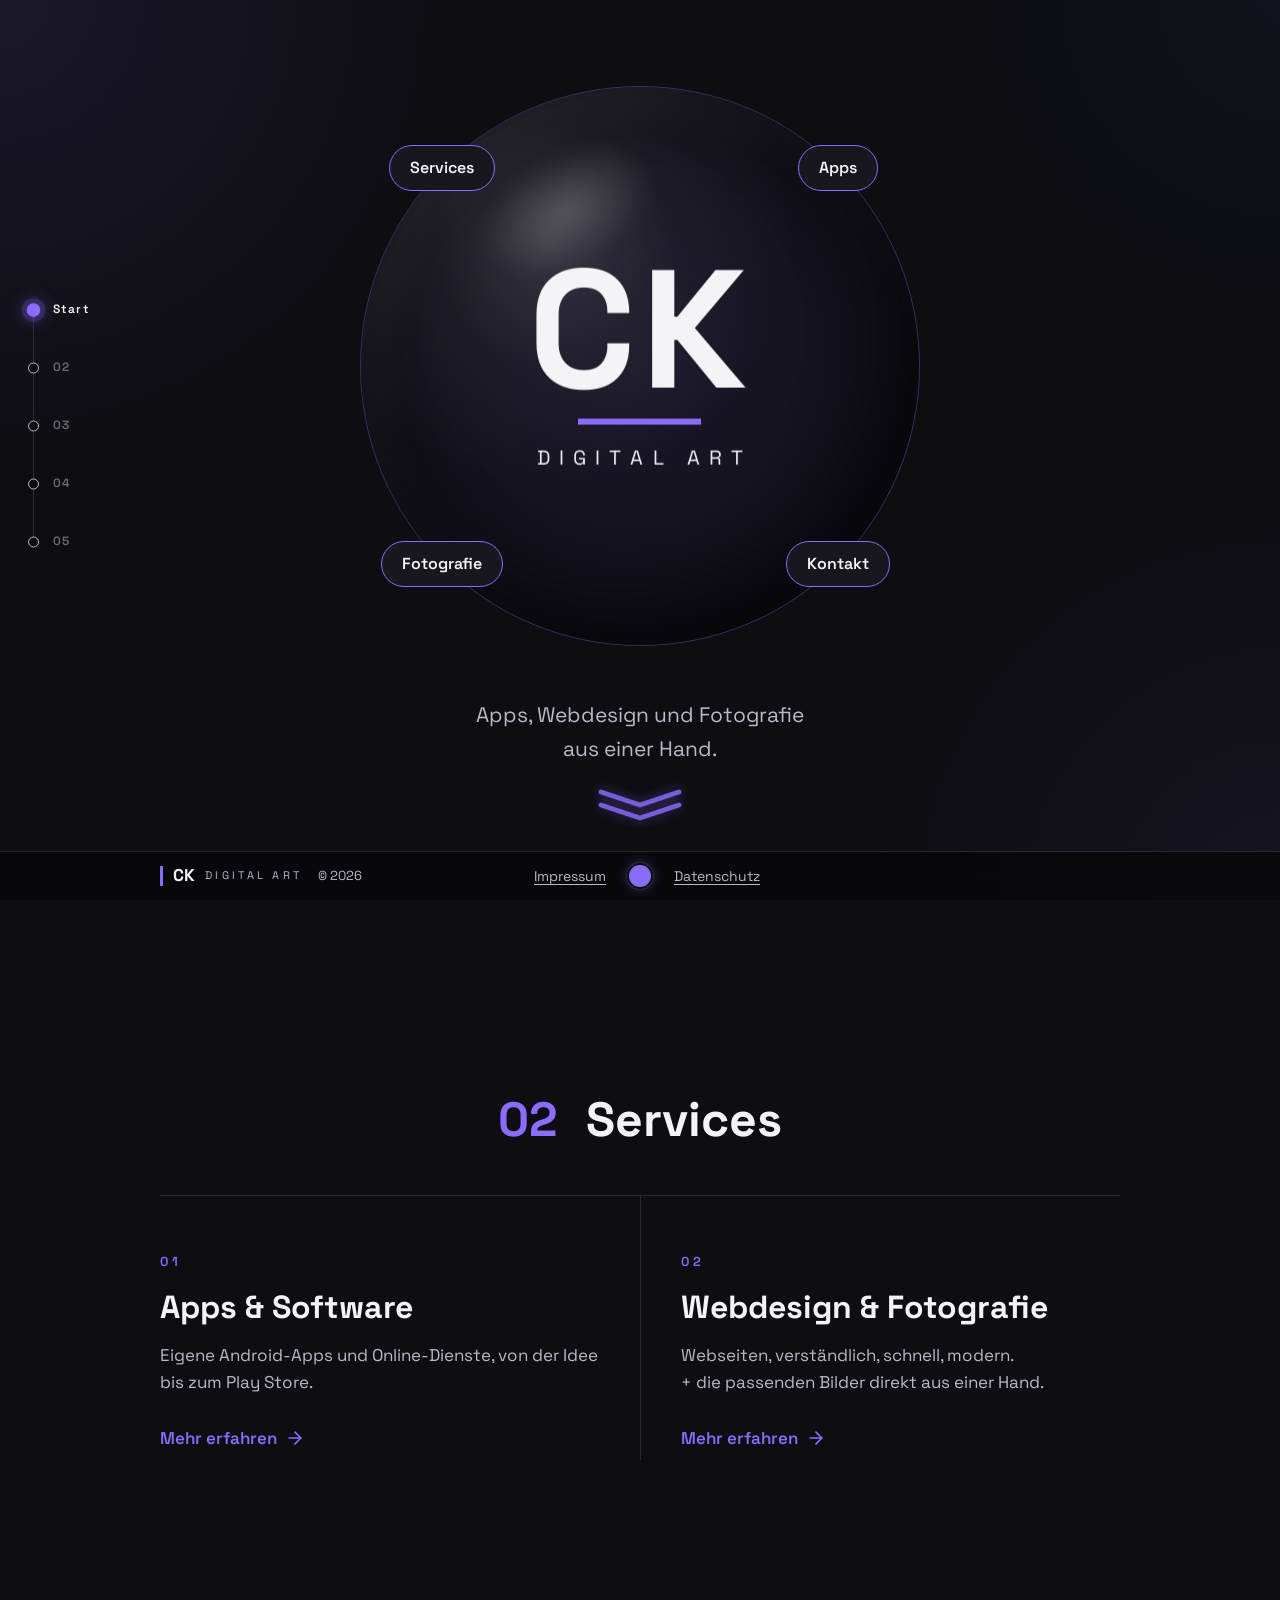
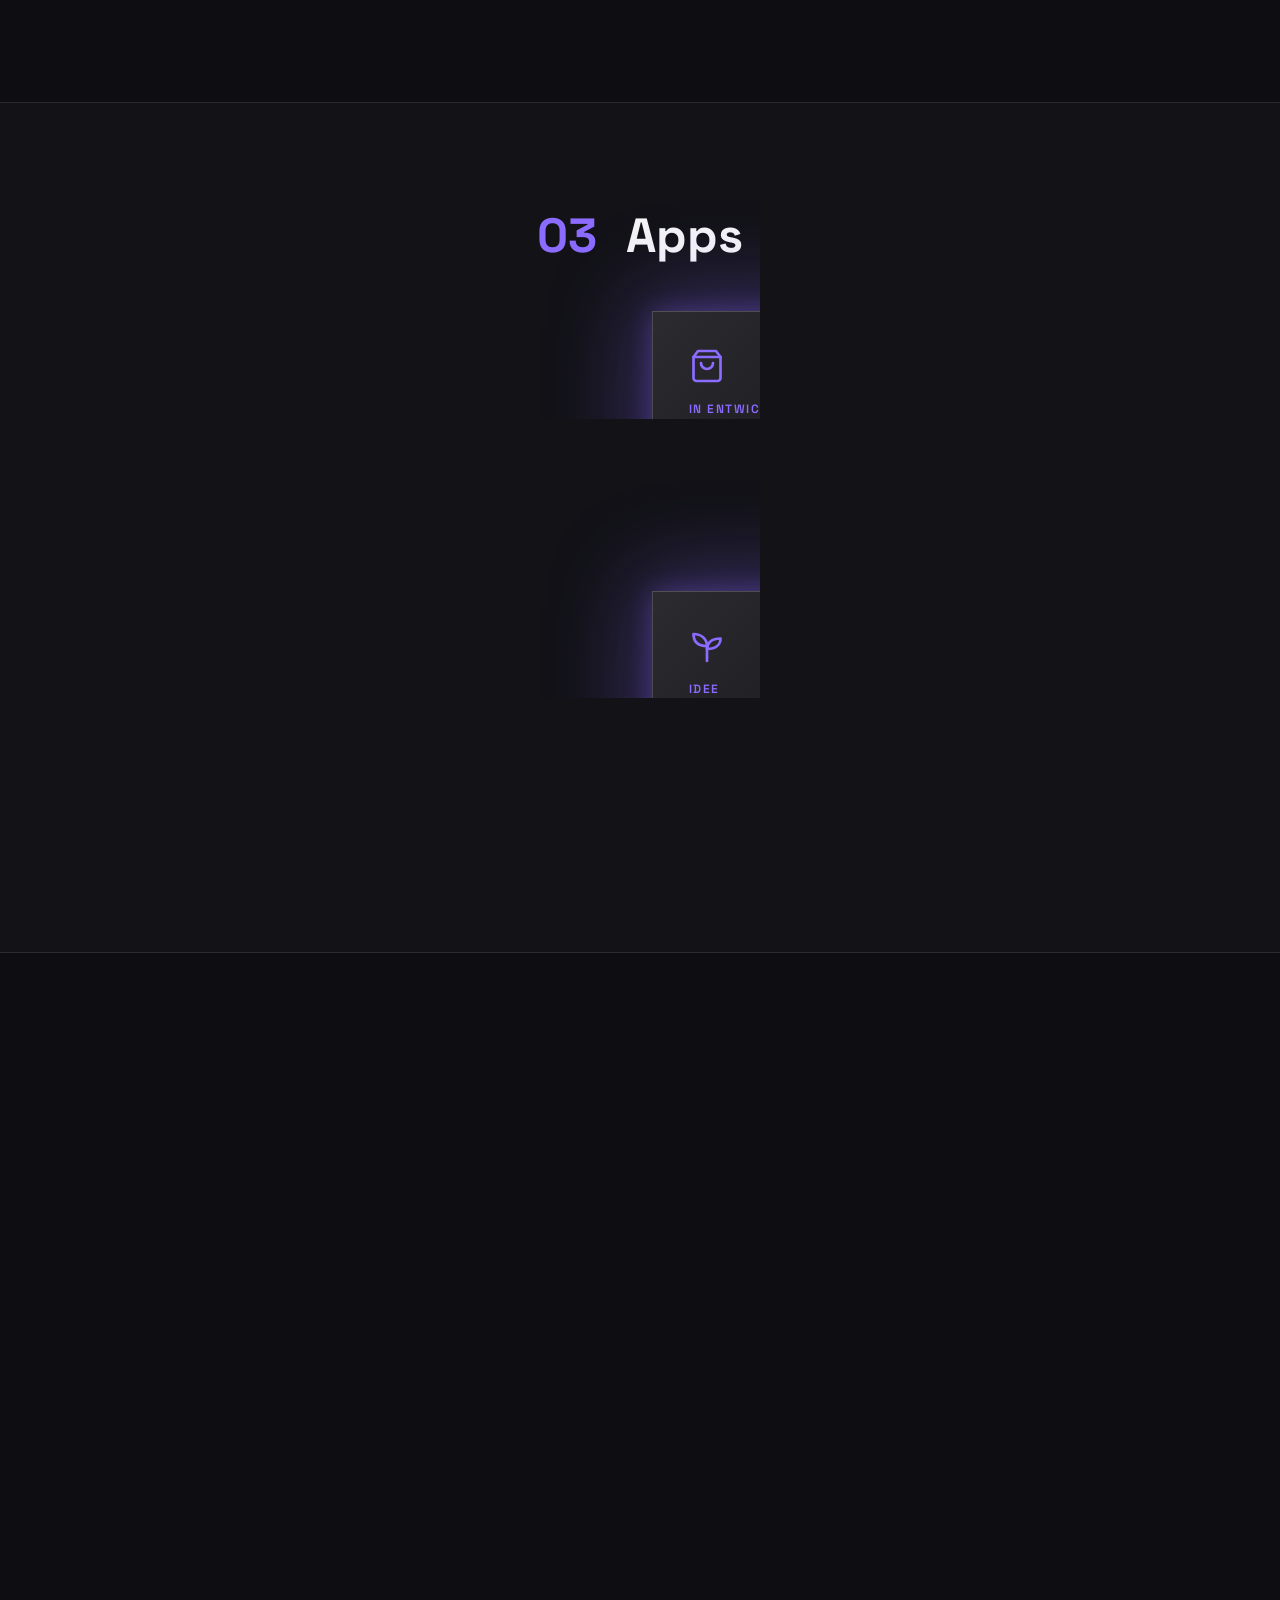
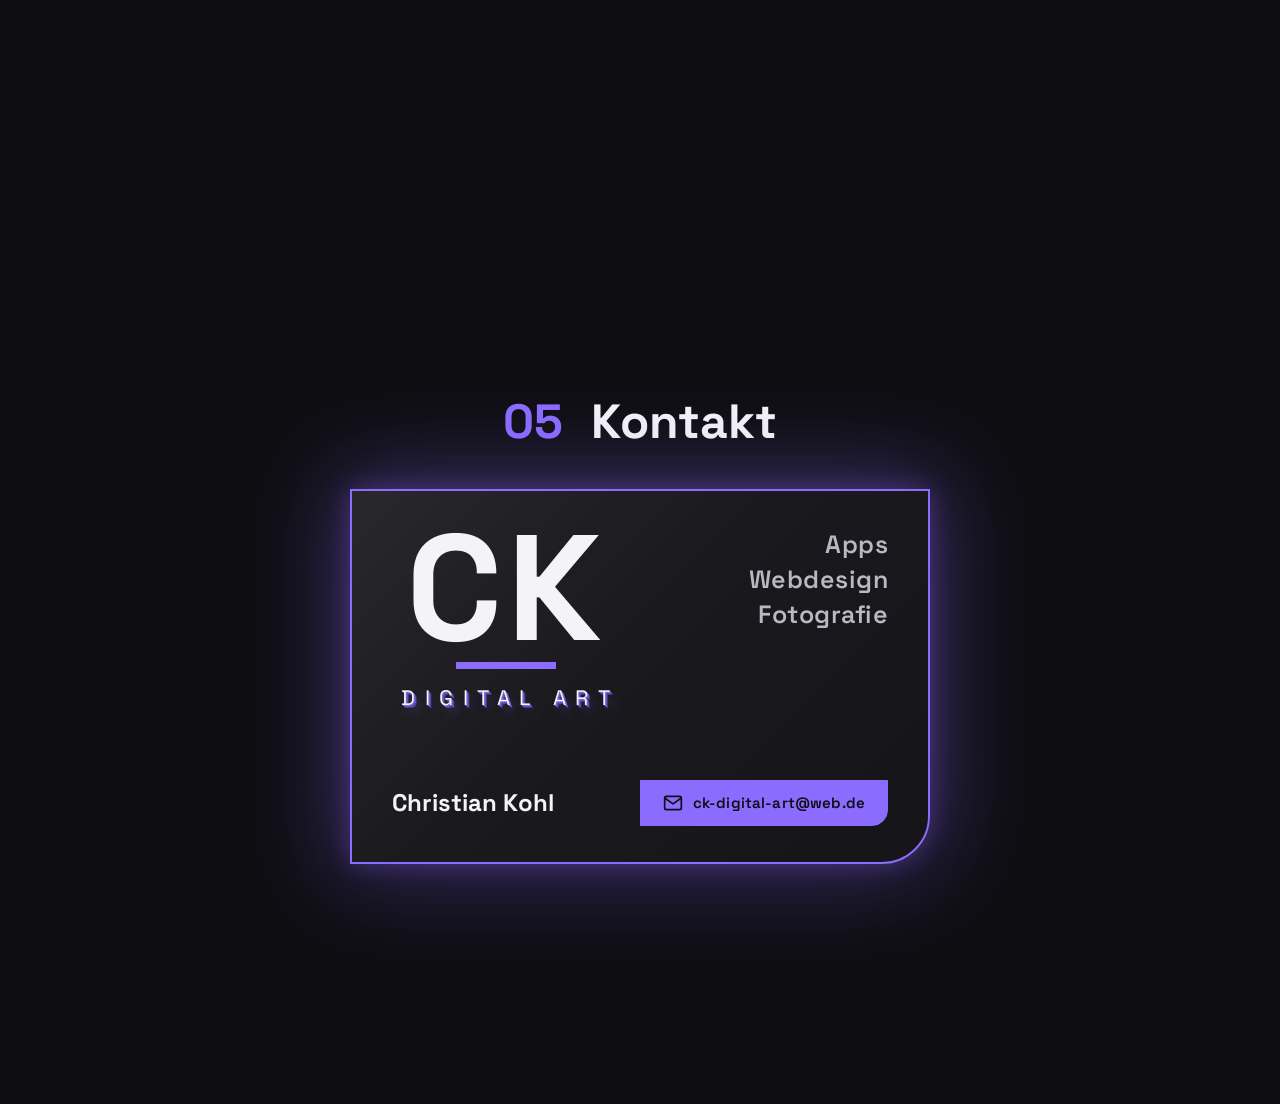
==== index.html @ 879f11a0 "Punktmenü: immer nur die nächste Ebene (Unterseiten statt Abschnitte) Co-Authored-By: Claude Opus 5." ====
<!doctype html>
<html lang="de" class="no-js snap">
<head>
<meta charset="utf-8">
<meta name="viewport" content="width=device-width, initial-scale=1">
<meta name="theme-color" content="#0E0E12">
<meta name="color-scheme" content="dark">
<meta name="format-detection" content="telephone=no">
<title>CK - Digital Art · Apps, Webdesign und Fotografie</title>
<link rel="icon" type="image/png" sizes="32x32" href="icons/favicon-32.png">
<link rel="apple-touch-icon" href="icons/apple-touch-icon.png">
<link rel="manifest" href="manifest.webmanifest">
<meta property="og:type" content="website">
<meta property="og:site_name" content="CK - Digital Art">
<meta property="og:locale" content="de_DE">
<meta property="og:title" content="CK - Digital Art · Apps, Webdesign und Fotografie">
<meta property="og:description" content="CK - Digital Art, Inhaber Christian Kohl: Android-Apps, Webdesign und Fotografie.">
<meta property="og:url" content="https://copjunkey.github.io/CK-DIGITAL-ART-Homepage/">
<meta property="og:image" content="https://copjunkey.github.io/CK-DIGITAL-ART-Homepage/og-image.png">
<meta property="og:image:width" content="1200">
<meta property="og:image:height" content="630">
<meta property="og:image:alt" content="CK - Digital Art: Apps, Webdesign und Fotografie aus einer Hand.">
<meta name="twitter:card" content="summary_large_image">
<meta name="description" content="CK - Digital Art, Inhaber Christian Kohl: Android-Apps, Webdesign und Fotografie.">
<script>(function(d){var k='lila',ok=/^(lila|tuerkis|orange|rot|mint|weiss|verlauf)$/,h=/(?:^#|--)(lila|tuerkis|orange|rot|mint|weiss|verlauf)$/.exec(location.hash||''),m=/(?:^|;)ck-accent=(lila|tuerkis|orange|rot|mint|weiss|verlauf)/.exec(window.name||''),s=null;try{s=localStorage.getItem('ck-accent')}catch(e){}if(h)k=h[1];else if(m)k=m[1];else if(s&&ok.test(s))k=s;d.setAttribute('data-theme','dark');d.setAttribute('data-accent',k);if(k==='verlauf'){var C=[[139,108,255],[34,211,238],[61,220,151],[244,244,246],[255,138,61],[255,77,94]],P=20000,q=(Date.now()%P)/P*6,i=Math.floor(q),f=q-i,a=C[i],b=C[(i+1)%6],e=f*f*(3-2*f),x=[0,1,2].map(function(j){return Math.round(a[j]+(b[j]-a[j])*e)}),h='#'+x.map(function(v){return('0'+v.toString(16)).slice(-2)}).join('');d.style.setProperty('--ext',x.join(','));d.style.setProperty('--accent',h);d.style.setProperty('--accent-hover',h);d.style.setProperty('--footer-accent',h)}try{if(localStorage.getItem('ck-glow')==='off')d.classList.add('no-glow')}catch(e){}if(/(?:^|;)ck-glow=off/.test(window.name||''))d.classList.add('no-glow');d.classList.add('wait');var go=function(){d.classList.remove('wait')};setTimeout(go,1500);if(document.fonts&&document.fonts.ready)document.fonts.ready.then(go);var p=location.pathname.split('/').pop()||'index.html',c=d.className.replace('no-js','js');if(!(window.matchMedia&&matchMedia('(prefers-reduced-motion: reduce)').matches)){if(p!=='index.html')c+=' enter-right';else if(location.hash)c+=' enter-left'}var n=window.performance&&performance.getEntriesByType?performance.getEntriesByType('navigation')[0]:null,r=!!(n&&n.type==='reload'),v=false;try{v=sessionStorage.getItem('ck-intro')==='1'}catch(e){}if(!v)v=/(?:^|;)ck-intro=1/.test(window.name||'');if(v&&!r)c+=' intro-seen';try{sessionStorage.setItem('ck-intro','1')}catch(e){}try{if(!/(?:^|;)ck-intro=1/.test(window.name||''))window.name=(window.name?window.name+';':'')+'ck-intro=1'}catch(e){}if(window.matchMedia&&matchMedia('(hover: none) and (pointer: coarse)').matches)c+=' body-scroll';d.className=c})(document.documentElement)</script>
<link rel="preload" href="fonts/SpaceGrotesk-Variable.woff2" as="font" type="font/woff2" crossorigin>
<link rel="stylesheet" href="css/style.css?v=202611272130">
<script src="js/site.js?v=202611272130" defer></script>
</head>
<body>
<a class="skip-link" href="#inhalt">Zum Inhalt springen</a>

<main id="inhalt">
  <section class="hero" id="start">
    <div class="wrap hero-inner">
      <h1 class="visually-hidden">CK - Digital Art</h1>
      <nav class="hub" aria-label="Hauptmenü">
        <span class="ring" aria-hidden="true"></span>
        <span class="ring-light" aria-hidden="true"></span>
        <div class="hub-logo" aria-hidden="true">
          <div class="ck"><span class="stamp stamp-c">C</span><span class="stamp stamp-k">K</span></div>
          <div class="line"></div>
          <div class="sub"><span class="ch" style="--i:0">D</span><span class="ch" style="--i:1">i</span><span class="ch" style="--i:2">g</span><span class="ch" style="--i:3">i</span><span class="ch" style="--i:4">t</span><span class="ch" style="--i:5">a</span><span class="ch" style="--i:6">l</span> <span class="ch" style="--i:7">A</span><span class="ch" style="--i:8">r</span><span class="ch" style="--i:9">t</span></div>
        </div>
        <a class="orbit" style="--a:-135deg" href="#services">Services</a>
        <a class="orbit" style="--a:-45deg" href="#apps">Apps</a>
        <a class="orbit" style="--a:135deg" href="#fotografie">Fotografie</a>
        <a class="orbit" style="--a:45deg" href="#kontakt">Kontakt</a>
      </nav>
      <p class="lead">Apps, Webdesign und Fotografie<br>aus einer Hand.</p>
    </div>
  </section>

  <section id="services">
    <div class="wrap">
      <h2 class="center services-title"><span class="sec-num">02</span>Services</h2>
      <div class="services">
        <article class="service">
          <p class="num">01</p>
          <h3>Apps &amp; Software</h3>
          <p>Eigene Android-Apps und Online-Dienste, von der Idee bis zum Play Store.</p>
          <a class="more" href="leistung-apps.html">Mehr erfahren<svg viewBox="0 0 24 24" fill="none" stroke="currentColor" stroke-width="2" stroke-linecap="round" stroke-linejoin="round" aria-hidden="true"><line x1="5" y1="12" x2="19" y2="12"/><polyline points="12 5 19 12 12 19"/></svg></a>
        </article>
        <article class="service">
          <p class="num">02</p>
          <h3>Webdesign &amp; Fotografie</h3>
          <p>Webseiten, verständlich, schnell, modern.<br>+ die passenden Bilder direkt aus einer Hand.</p>
          <a class="more" href="leistung-web-foto.html">Mehr erfahren<svg viewBox="0 0 24 24" fill="none" stroke="currentColor" stroke-width="2" stroke-linecap="round" stroke-linejoin="round" aria-hidden="true"><line x1="5" y1="12" x2="19" y2="12"/><polyline points="12 5 19 12 12 19"/></svg></a>
        </article>
      </div>
    </div>
  </section>

  <section id="apps" class="band">
    <div class="wrap center">
      <h2><span class="sec-num">03</span>Apps</h2>
      <div class="cards app-cards">
        <a class="card card-link" href="app1.html">
          <svg class="icon" viewBox="0 0 24 24" fill="none" stroke="currentColor" stroke-width="1.8" stroke-linecap="round" stroke-linejoin="round" aria-hidden="true"><circle cx="12" cy="13" r="8"/><polyline points="12 9 12 13 15 15"/><line x1="9" y1="2" x2="15" y2="2"/></svg>
          <span class="tag">Bald verfügbar</span>
          <span class="name">Fokus</span>
          <span class="desc">Timer für konzentriertes Arbeiten mit Pausen-Erinnerung.</span>
        </a>
        <a class="card card-link" href="app2.html">
          <svg class="icon" viewBox="0 0 24 24" fill="none" stroke="currentColor" stroke-width="1.8" stroke-linecap="round" stroke-linejoin="round" aria-hidden="true"><path d="M6 2L3 6v14a2 2 0 0 0 2 2h14a2 2 0 0 0 2-2V6l-3-4z"/><line x1="3" y1="6" x2="21" y2="6"/><path d="M16 10a4 4 0 0 1-8 0"/></svg>
          <span class="tag">In Entwicklung</span>
          <span class="name">Vorrat</span>
          <span class="desc">Einkaufsliste und Haushaltsvorrat, gemeinsam gepflegt.</span>
        </a>
        <a class="card card-link" href="app3.html">
          <svg class="icon" viewBox="0 0 24 24" fill="none" stroke="currentColor" stroke-width="1.8" stroke-linecap="round" stroke-linejoin="round" aria-hidden="true"><polygon points="1 6 1 22 8 18 16 22 23 18 23 2 16 6 8 2 1 6"/><line x1="8" y1="2" x2="8" y2="18"/><line x1="16" y1="6" x2="16" y2="22"/></svg>
          <span class="tag">Idee</span>
          <span class="name">Wegbegleiter</span>
          <span class="desc">Ausflüge und Touren planen, Lieblingsorte sammeln.</span>
        </a>
        <a class="card card-link" href="app4.html">
          <svg class="icon" viewBox="0 0 24 24" fill="none" stroke="currentColor" stroke-width="1.8" stroke-linecap="round" stroke-linejoin="round" aria-hidden="true"><path d="M12 22V12"/><path d="M12 12C12 7 8 4 3 4c0 5 3 8 9 8z"/><path d="M12 14c0-4 3-7 9-7 0 4-3 7-9 7z"/></svg>
          <span class="tag">Idee</span>
          <span class="name">Pflanzenpuls</span>
          <span class="desc">Gießerinnerungen und Pflegetipps für Zimmerpflanzen.</span>
        </a>
      </div>
    </div>
  </section>

  <section id="fotografie">
    <div class="wrap center">
      <h2><span class="sec-num">04</span>Fotografie</h2>
      <div class="photos">
        <div class="tile">Foto</div>
        <div class="tile">Foto</div>
        <div class="tile">Foto</div>
        <div class="tile">Foto</div>
      </div>
      <div class="btns"><a class="btn btn-outline" href="galerie.html">Alle Fotos ansehen</a></div>
    </div>
  </section>

  <section id="kontakt">
    <div class="wrap center">
      <h2><span class="sec-num">05</span>Kontakt</h2>
      <article class="bizcard" aria-label="Visitenkarte">
        <div class="bizcard-top">
          <span class="bizcard-logo" aria-label="CK - Digital Art"><span class="ck" aria-hidden="true">CK</span><span class="line" aria-hidden="true"></span><span class="sub" aria-hidden="true">DIGITAL ART</span></span>
          <ul class="bizcard-tag"><li>Apps</li><li>Webdesign</li><li>Fotografie</li></ul>
        </div>
        <div class="bizcard-bottom">
          <div>
            <p class="bizcard-name">Christian Kohl</p>
          </div>
          <div class="bizcard-contact">
            <a class="btn bizcard-mail" href="mailto:ck-digital-art@web.de" aria-label="E-Mail an ck-digital-art@web.de schreiben"><svg viewBox="0 0 24 24" fill="none" stroke="currentColor" stroke-width="2" stroke-linecap="round" stroke-linejoin="round" aria-hidden="true"><rect x="2" y="4" width="20" height="16" rx="2"/><polyline points="22 6 12 13 2 6"/></svg><span>ck-digital-art@web.de</span></a>
          </div>
        </div>
      </article>
    </div>
  </section>
</main>
<nav class="rail" aria-label="Bereiche">
  <ol>
    <li><a href="#start" data-rail="start" aria-label="Start"><span class="num">Start</span><span class="dot" aria-hidden="true"></span></a></li>
    <li><a href="#services" data-rail="services" aria-label="Services"><span class="num">02</span><span class="dot" aria-hidden="true"></span></a></li>
    <li><a href="#apps" data-rail="apps" aria-label="Apps"><span class="num">03</span><span class="dot" aria-hidden="true"></span></a></li>
    <li><a href="#fotografie" data-rail="fotografie" aria-label="Fotografie"><span class="num">04</span><span class="dot" aria-hidden="true"></span></a></li>
    <li><a href="#kontakt" data-rail="kontakt" aria-label="Kontakt"><span class="num">05</span><span class="dot" aria-hidden="true"></span></a></li>
  </ol>
</nav>


<footer class="site-footer">
  <div class="wrap">
    <a class="foot-brand" href="#start" aria-label="Zur Startseite"><span class="bar" aria-hidden="true"></span><span class="ck">CK</span><span class="sub">DIGITAL ART</span><span class="foot-copy">© 2026</span></a>
    <div class="foot-center">
      <a href="impressum.html">Impressum</a>
      <div class="accent-picker">
        <button class="icon-btn accent-toggle" type="button" aria-haspopup="true" aria-expanded="false" aria-controls="farbwahl" aria-label="Effektfarbe wählen"><span class="dot" aria-hidden="true"></span></button>
        <ul class="accent-menu" id="farbwahl" role="menu" aria-label="Effektfarbe" hidden>
          <li role="none"><button type="button" role="menuitemradio" aria-checked="true" data-accent="lila"><span class="dot" style="--c:#8B6CFF" aria-hidden="true"></span>Lila</button></li>
          <li role="none"><button type="button" role="menuitemradio" aria-checked="false" data-accent="tuerkis"><span class="dot" style="--c:#22D3EE" aria-hidden="true"></span>Türkis</button></li>
          <li role="none"><button type="button" role="menuitemradio" aria-checked="false" data-accent="orange"><span class="dot" style="--c:#FF8A3D" aria-hidden="true"></span>Orange</button></li>
          <li role="none"><button type="button" role="menuitemradio" aria-checked="false" data-accent="rot"><span class="dot" style="--c:#FF4D5E" aria-hidden="true"></span>Rot</button></li>
          <li role="none"><button type="button" role="menuitemradio" aria-checked="false" data-accent="mint"><span class="dot" style="--c:#3DDC97" aria-hidden="true"></span>Mint</button></li>
          <li role="none"><button type="button" role="menuitemradio" aria-checked="false" data-accent="weiss"><span class="dot" style="--c:#F4F4F6" aria-hidden="true"></span>Weiß</button></li>
          <li role="none"><button type="button" role="menuitemradio" aria-checked="false" data-accent="verlauf"><span class="dot dot-verlauf" aria-hidden="true"></span>Verlauf</button></li>
          <li role="none" class="sep" aria-hidden="true"></li>
          <li role="none"><button type="button" role="menuitemcheckbox" aria-checked="false" class="glow-switch"><span class="knob" aria-hidden="true"></span>Leuchten aus</button></li>
        </ul>
      </div>
      <a href="datenschutz.html">Datenschutz</a>
    </div>
    <span class="foot-spacer" aria-hidden="true"></span>
  </div>
</footer>

<div class="quick-menu is-hidden" id="schnellmenue">
  <button class="quick-toggle" type="button" aria-expanded="false" aria-controls="schnellnavi" aria-label="Menü öffnen"><span class="burger" aria-hidden="true"></span></button>
  <ul class="quick-nav" id="schnellnavi" hidden>
    <li style="--i:0"><a href="#start">Start</a></li>
    <li style="--i:1"><a href="#services">Services</a></li>
    <li style="--i:2"><a href="#apps">Apps</a></li>
    <li style="--i:3"><a href="#fotografie">Fotografie</a></li>
    <li style="--i:4"><a href="#kontakt">Kontakt</a></li>
  </ul>
</div>

</body>
</html>
---- css/style.css ----
/* CK - Digital Art – Homepage (Variante C: hell & minimal, mit Dunkel-Modus)
   Keine externen Dienste: auch die Schrift liegt auf der eigenen Seite (DSGVO-freundlich).
   Ziel-Browser: aktuelle Chrome, Edge, Firefox, Safari (macOS/iOS), Samsung Internet, Opera.
   Breakpoints: ≤360 kleine Handys · ≤480 Handys · ≤768 Tablets hochkant (Burger-Menü) · ≤1024 Tablets quer · ≥1440 große Bildschirme
*/

/* ---------- Schrift: Space Grotesk, lokal eingebunden (SIL Open Font License, siehe fonts/OFL.txt) ---------- */
@font-face{
  font-family:"Space Grotesk";
  src:url("../fonts/SpaceGrotesk-Variable.woff2") format("woff2-variations"),
      url("../fonts/SpaceGrotesk-Variable.woff2") format("woff2");
  font-weight:300 700;font-style:normal;font-display:swap;
}

/* ---------- Farben: Hell (Standard) ---------- */
:root{
  --bg:#F6F6F8;
  --bg-2:#FFFFFF;
  --tile:#E9E9EE;
  --line:#DCDCE3;
  --ink:#0E0E12;
  --sub:#4A4A55;
  --accent:#5B3DF5;
  --accent-hover:#4528E0;
  --accent-ink:#FFFFFF;
  --warn:#A8500A;
  --footer-bg:#FFFFFF;
  --footer-ink:#4A4A55;
  --footer-accent:#5B3DF5;
  --footer-brand:#0E0E12;
  --header-bg:rgba(246,246,248,.97);
  --header-bg-blur:rgba(246,246,248,.86);
  --band-bg:rgba(255,255,255,.55);
  --footer-bg-blur:rgba(255,255,255,.82);
  --glow-1:rgba(91,61,245,.13);
  --glow-2:rgba(139,108,255,.10);
  --glow-3:rgba(64,140,255,.07);
  --grid:rgba(91,61,245,.22);
  --ext:91,61,245;

  --radius:4px;
  --max:1040px;
  --pad:40px;
  --section:104px;
  --header-h:0px;
  --font:"Space Grotesk","Segoe UI",system-ui,-apple-system,BlinkMacSystemFont,Roboto,"Helvetica Neue",Arial,sans-serif;
  color-scheme:light;
}

/* ---------- Farben: Dunkel ---------- */
[data-theme="dark"]{
  --bg:#0E0E12;
  --bg-2:#17171D;
  --tile:#17171D;
  --line:#2A2A33;
  --ink:#F4F4F6;
  --sub:#B9B9C6;
  --accent:#8B6CFF;
  --accent-hover:#A48BFF;
  --accent-ink:#0E0E12;
  --warn:#FFB86B;
  --footer-bg:#08080B;
  --footer-ink:#B9B9C6;
  --footer-accent:#8B6CFF;
  --footer-brand:#F4F4F6;
  --header-bg:rgba(14,14,18,.97);
  --header-bg-blur:rgba(14,14,18,.86);
  --band-bg:rgba(23,23,29,.55);
  --footer-bg-blur:rgba(8,8,11,.82);
  --glow-1:rgba(var(--ext),.10);
  --glow-2:rgba(var(--ext),.06);
  --glow-3:rgba(64,140,255,.04);
  --grid:rgba(139,108,255,.26);
  --ext:139,108,255;
  color-scheme:dark;
}

/* ---------- Effektfarben (Auswahl über die Farbkreise in der Kopfzeile) ----------
   Die Seite läuft nur noch im dunklen Design; die Effektfarbe ist wählbar. */
html[data-accent="tuerkis"]{--accent:#22D3EE;--accent-hover:#67E8F9;--ext:34,211,238;--footer-accent:#22D3EE}
html[data-accent="orange"]{--accent:#FF8A3D;--accent-hover:#FFA766;--ext:255,138,61;--footer-accent:#FF8A3D}
html[data-accent="rot"]{--accent:#FF4D5E;--accent-hover:#FF7A86;--ext:255,77,94;--footer-accent:#FF4D5E}
html[data-accent="mint"]{--accent:#3DDC97;--accent-hover:#6EE7B7;--ext:61,220,151;--footer-accent:#3DDC97}
html[data-accent="weiss"]{--accent:#F4F4F6;--accent-hover:#FFFFFF;--ext:244,244,246;--footer-accent:#F4F4F6}

/* ---------- Reset / Browser-Angleichung ---------- */
*,*::before,*::after{box-sizing:border-box}
html{
  -webkit-text-size-adjust:100%;
  -moz-text-size-adjust:100%;
  text-size-adjust:100%;
  scroll-padding-top:var(--header-h);
}
@media (prefers-reduced-motion:no-preference){html{scroll-behavior:smooth}}
body{
  margin:0;
  min-height:100vh;
  min-height:100dvh;
  background:var(--bg);
  color:var(--ink);
  font-family:var(--font);
  font-size:17px;
  line-height:1.6;
  -webkit-font-smoothing:antialiased;
  -moz-osx-font-smoothing:grayscale;
  text-rendering:optimizeLegibility;
  overflow-wrap:break-word;
  word-wrap:break-word;
  -webkit-tap-highlight-color:transparent;
}
img,svg{max-width:100%;display:block}
img{height:auto}
h1,h2,h3{line-height:1.15;margin:0 0 16px;-webkit-hyphens:auto;hyphens:auto}
p{margin:0 0 16px}
a{color:var(--ink);text-underline-offset:3px}
:focus{outline:none}
:focus-visible{outline:3px solid var(--accent);outline-offset:3px;border-radius:4px}
@supports not selector(:focus-visible){
  a:focus,button:focus{outline:3px solid var(--accent);outline-offset:3px}
}
::selection{background:var(--accent);color:var(--accent-ink)}

.visually-hidden{position:absolute!important;width:1px;height:1px;padding:0;margin:-1px;overflow:hidden;clip:rect(0 0 0 0);clip-path:inset(50%);white-space:nowrap;border:0}
.skip-link{position:absolute;left:12px;top:-100px;z-index:100;background:var(--accent);color:var(--accent-ink);padding:12px 16px;border-radius:8px;font-weight:600;text-decoration:none}
.skip-link:focus{top:12px}

.wrap{
  width:100%;
  max-width:var(--max);
  margin:0 auto;
  padding-left:max(var(--pad), env(safe-area-inset-left));
  padding-right:max(var(--pad), env(safe-area-inset-right));
}
.center{text-align:center}

/* ---------- Farbverlauf im Hintergrund ----------
   Feste Ebene hinter allem (statt background-attachment:fixed, das am iPhone ruckelt). */
body::before{
  content:"";position:fixed;inset:0;z-index:-1;pointer-events:none;
  background:
    radial-gradient(60vmax 60vmax at 0% 0%, var(--glow-1), transparent 60%),
    radial-gradient(55vmax 55vmax at 100% 100%, var(--glow-2), transparent 60%),
    radial-gradient(45vmax 45vmax at 100% 0%, var(--glow-3), transparent 60%),
    var(--bg);
  transition:background .3s ease;
}
/* ---------- Kopfzeile ---------- */
.site-header{
  position:-webkit-sticky;
  position:sticky;
  top:0;
  z-index:10;
  background:var(--header-bg);
  border-bottom:1px solid var(--line);
  padding-top:env(safe-area-inset-top);
}
@supports ((-webkit-backdrop-filter:blur(8px)) or (backdrop-filter:blur(8px))){
  .site-header{background:var(--header-bg-blur);-webkit-backdrop-filter:blur(8px);backdrop-filter:blur(8px)}
}
.header-inner{position:relative;display:flex;align-items:center;justify-content:center;min-height:var(--header-h);flex-wrap:wrap}
.nav{display:flex;align-items:center;justify-content:center;flex-wrap:wrap;gap:8px 28px}
.nav a{color:var(--ink);text-decoration:none;font-size:15px;min-height:44px;display:inline-flex;align-items:center;padding:0 4px;border-bottom:2px solid transparent}
.nav a{transition:color .3s ease,border-color .3s ease}
/* Aktiver Bereich / aktive Seite: Schrift in Lila, lila Unterstrich */
.nav a[aria-current="page"],.nav a.is-active{color:var(--accent);border-bottom-color:var(--accent)}
.nav .brand-center{font-weight:700;font-size:22px;letter-spacing:.04em;padding:0 16px;border-bottom:0}
.nav .brand-center.is-active,.nav .brand-center[aria-current="page"]{color:var(--accent)}

/* Logo für kleine Bildschirme (links) */
.brand-mobile{display:none;align-items:center;gap:10px;text-decoration:none;color:var(--ink);min-height:44px}
.brand-mobile .bar{width:3px;height:28px;background:var(--accent)}
.brand-mobile .ck{font-size:22px;font-weight:700;letter-spacing:.04em;line-height:1}
.brand-mobile .sub{font-size:10px;letter-spacing:.32em;color:var(--sub);line-height:1;margin-left:2px}

/* Werkzeuge rechts: Hell/Dunkel + Burger */
.header-tools{position:absolute;right:max(calc(var(--pad) - 10px), env(safe-area-inset-right));top:50%;transform:translateY(-50%);display:flex;align-items:center;gap:4px}
.icon-btn{
  display:inline-flex;align-items:center;justify-content:center;
  width:44px;height:44px;padding:0;border:0;border-radius:8px;
  background:transparent;color:var(--ink);cursor:pointer;
  -webkit-appearance:none;appearance:none;
}
.icon-btn svg{width:22px;height:22px}

.menu-toggle{display:none}
.burger,.burger::before,.burger::after{display:block;width:22px;height:2px;background:currentColor;border-radius:2px;transition:transform .2s ease,background-color .2s ease}
.burger{position:relative}
.burger::before,.burger::after{content:"";position:absolute;left:0}
.burger::before{top:-7px}
.burger::after{top:7px}
.menu-toggle[aria-expanded="true"] .burger{background:transparent}
.menu-toggle[aria-expanded="true"] .burger::before{transform:translateY(7px) rotate(45deg)}
.menu-toggle[aria-expanded="true"] .burger::after{transform:translateY(-7px) rotate(-45deg)}

@media (hover:hover) and (pointer:fine){
  a:hover{color:var(--accent)}
  .nav a:hover{color:var(--accent)}
  .icon-btn:hover{background:var(--tile)}
  .btn:hover{background:var(--accent-hover);border-color:var(--accent-hover);color:var(--accent-ink)}
  .btn-outline:hover{background:transparent;border-color:var(--accent);color:var(--accent)}
  .card-link:hover{border-color:var(--accent)}
  .site-footer a:hover{color:var(--accent)}
}

/* ---------- Farbwahl (Kreis-Knopf mit Dropdown) ---------- */
.accent-picker{position:relative}
.accent-toggle .dot,.accent-menu .dot{display:block;border-radius:50%;flex-shrink:0}
.accent-toggle .dot{width:22px;height:22px;background:var(--accent);box-shadow:0 0 0 2px var(--bg),0 0 0 3px var(--line),0 0 14px rgba(var(--ext),.55)}
.accent-menu{
  position:absolute;right:0;top:calc(100% + 10px);z-index:20;
  list-style:none;margin:0;padding:8px;min-width:180px;
  background:var(--bg-2);border:1px solid var(--line);border-radius:12px;
  box-shadow:0 18px 40px rgba(0,0,0,.45);
}
.accent-menu[hidden]{display:none}
.accent-menu button{
  display:flex;align-items:center;gap:12px;width:100%;min-height:44px;padding:0 12px;
  background:transparent;border:0;border-radius:8px;color:var(--ink);font:inherit;font-size:15px;text-align:left;cursor:pointer;
}
.accent-menu .dot{width:22px;height:22px;background:var(--c)}
/* Bei „Verlauf“ zeigt der Farbkreis in der Fußzeile fest den bunten Kreis (wechselt nicht mit) */
html[data-accent="verlauf"] .accent-toggle .dot{
  background:conic-gradient(#8B6CFF,#22D3EE,#3DDC97,#F4F4F6,#FF8A3D,#FF4D5E,#8B6CFF);
  box-shadow:0 0 0 2px var(--bg),0 0 0 3px var(--line),0 0 12px rgba(139,108,255,.45);
}
.accent-menu .dot-verlauf{background:conic-gradient(#8B6CFF,#22D3EE,#3DDC97,#F4F4F6,#FF8A3D,#FF4D5E,#8B6CFF)}
.accent-menu button[aria-checked="true"] .dot-verlauf{box-shadow:0 0 0 2px var(--bg-2),0 0 0 4px var(--accent)}
.accent-menu button[aria-checked="true"]{background:rgba(var(--ext),.12)}
.accent-menu button[aria-checked="true"] .dot{box-shadow:0 0 0 2px var(--bg-2),0 0 0 4px var(--c)}
.accent-menu button:focus-visible{outline-offset:-2px}
@media (hover:hover) and (pointer:fine){.accent-menu button:hover{background:var(--tile)}}

/* Farbwahl in der Fußzeile: Dropdown öffnet nach oben, mittig */
.site-footer .accent-menu{top:auto;bottom:calc(100% + 10px);right:auto;left:50%;transform:translateX(-50%)}

/* ---------- Schnellmenü oben rechts (außerhalb des Startkreises) ----------
   Burger-Knopf; beim Öffnen fliegen die Bereiche nacheinander von rechts ein. */
.quick-menu{
  position:fixed;z-index:30;top:16px;right:16px;
  display:flex;flex-direction:column;align-items:flex-end;gap:12px;
}
.quick-toggle{
  display:flex;align-items:center;justify-content:center;
  width:52px;height:52px;padding:0;border-radius:50%;cursor:pointer;
  background:var(--bg-2);color:var(--ink);border:1.5px solid var(--accent);
  box-shadow:0 0 22px rgba(var(--ext),.35);
  -webkit-appearance:none;appearance:none;
  transition:opacity .3s ease,transform .3s ease,background-color .2s ease;
}
/* Burger durchsichtig (30 % Deckkraft), beim Antippen/Öffnen voll sichtbar */
.quick-toggle{opacity:.3}
.quick-toggle:active,.quick-toggle:focus-visible,.quick-toggle[aria-expanded="true"]{opacity:1}
@media (hover:hover) and (pointer:fine){.quick-toggle:hover{opacity:1}}
.quick-menu.is-hidden .quick-toggle{opacity:0;transform:scale(.6);pointer-events:none}
.quick-toggle[aria-expanded="true"] .burger{background:transparent}
.quick-toggle[aria-expanded="true"] .burger::before{transform:translateY(7px) rotate(45deg)}
.quick-toggle[aria-expanded="true"] .burger::after{transform:translateY(-7px) rotate(-45deg)}
.quick-nav{list-style:none;margin:0;padding:0;display:flex;flex-direction:column;align-items:flex-end;gap:10px}
.quick-nav[hidden]{display:none}
.quick-nav a{
  display:inline-flex;align-items:center;justify-content:center;width:156px;min-height:46px;padding:0 16px;border-radius:999px;
  background:var(--bg-2);color:var(--ink);text-decoration:none;font-weight:600;font-size:16px;
  border:1.5px solid var(--accent);box-shadow:0 0 22px rgba(var(--ext),.30);
  transform:translateX(calc(100% + 40px));opacity:0;
  transition:transform .5s cubic-bezier(.16,.84,.32,1),opacity .5s ease,background-color .2s ease,color .2s ease;
  transition-delay:calc(var(--i) * .1s),calc(var(--i) * .1s),0s,0s;
}
.quick-menu.is-open .quick-nav a{transform:none;opacity:1}
.quick-menu.is-closing .quick-nav a{transition-duration:.25s,.25s,.2s,.2s;transition-delay:0s}
.quick-nav a:active{background:var(--accent);color:var(--accent-ink)}
@media (hover:hover) and (pointer:fine){
  .quick-toggle:hover{background:var(--tile)}
  .quick-nav a:hover{background:var(--accent);color:var(--accent-ink)}
}

/* ---------- Orientierungsstrahl links (nur Desktop/Tablet quer) ----------
   Senkrechte Linie mit einem Punkt je Bereich, Nummer daneben; der aktive Punkt leuchtet. */
.rail{display:none}
@media (min-width:1024px){
  .rail{
    display:block;position:fixed;z-index:9;left:28px;top:50%;
    transform:translateY(calc(-50% - var(--footer-h) / 2));
  }
  .rail ol{list-style:none;margin:0;padding:0;position:relative;display:flex;flex-direction:column;gap:34px}
  .rail ol::before{content:"";position:absolute;left:5px;top:6px;bottom:6px;width:1px;background:var(--line)}
  .rail a{display:flex;align-items:center;gap:14px;flex-direction:row-reverse;justify-content:flex-end;
    text-decoration:none;color:var(--sub);min-height:24px}
  .rail .dot{position:relative;width:11px;height:11px;border-radius:50%;flex-shrink:0;
    background:var(--bg);border:1.5px solid var(--sub);transition:background-color .3s,border-color .3s,box-shadow .3s,transform .3s}
  .rail .num{font-size:12px;font-weight:600;letter-spacing:.12em;opacity:.55;transition:opacity .3s,color .3s}
  .rail a.is-active .dot{background:var(--accent);border-color:var(--accent);transform:scale(1.25);
    box-shadow:0 0 0 4px rgba(var(--ext),.18),0 0 14px rgba(var(--ext),.9)}
  .rail a.is-active .num{opacity:1;color:var(--ink)}
  /* Unterseiten: Bereich der Unterseite im Hauptpfad markiert, Unterbereiche seitlich eingerückt */
  .rail a.is-parent .dot{border-color:var(--accent);box-shadow:0 0 8px rgba(var(--ext),.6)}
  .rail a.is-parent .num{opacity:1;color:var(--accent)}
  .rail ol.rail-sub{gap:14px;margin:0;padding:16px 0 0 22px}
  .rail ol.rail-sub::before{left:25px;top:20px;bottom:4px;background:rgba(var(--ext),.35)}
  /* Startseite: Unterseiten nur beim aktiven Bereich sichtbar, gleiten weich auf und zu */
  .rail ol.rail-sub.collapsible{max-height:0;padding-top:0;opacity:0;overflow:hidden;visibility:hidden;
    transition:max-height .45s ease,padding-top .45s ease,opacity .35s ease,visibility 0s linear .45s}
  .rail.measure ol.rail-sub.collapsible{display:none}
  .rail li.is-open > ol.rail-sub.collapsible{max-height:220px;padding-top:16px;opacity:1;visibility:visible;
    transition:max-height .45s ease,padding-top .45s ease,opacity .35s ease .1s,visibility 0s}
  .rail-sub a{min-height:18px;gap:12px}
  .rail-sub .dot{width:7px;height:7px;border-width:1.5px}
  .rail-sub .num{font-size:11px;letter-spacing:.08em}
  .rail-sub li{position:relative}
  .rail-sub li:first-child::before{content:"";position:absolute;left:-17px;top:-16px;width:20px;height:25px;
    border-left:1px solid rgba(var(--ext),.35);border-bottom:1px solid rgba(var(--ext),.35);border-bottom-left-radius:8px;pointer-events:none}
}
@media (min-width:1024px) and (hover:hover) and (pointer:fine){
  .rail a:hover .num{opacity:1;color:var(--ink)}
  .rail a:hover .dot{border-color:var(--accent)}
}
@media print{.rail{display:none!important}}

/* ---------- Flüssiges Scrollen auf Handy/Tablet ----------
   Große Leucht-Schatten, Unschärfe hinter der Fußzeile und das Verschieben/Skalieren ganzer
   Bereiche sind auf Handys beim Scrollen teuer und wirken ruckelig. Dort daher: kleinere
   Schatten, deckende Fußzeile, Bereiche nur einblenden (ohne Bewegung) und eingeblendet lassen. */
@media (hover:none),(pointer:coarse),(max-width:768px){
  #apps .card,[data-theme="dark"] #apps .card{box-shadow:0 0 18px rgba(var(--ext),.22)}
  .bizcard,[data-theme="dark"] .bizcard{box-shadow:0 0 24px rgba(var(--ext),.28)}
  .site-footer{-webkit-backdrop-filter:none!important;backdrop-filter:none!important;background:var(--footer-bg)!important}
}

/* ---------- Hinweis „geht weiter nach unten“ (zwei kleine Doppelspitzen) ---------- */
.scroll-hint{
  position:fixed;z-index:9;left:50%;bottom:calc(var(--footer-h) + 10px);
  transform:translateX(-50%);pointer-events:none;
  color:var(--accent);opacity:0;transition:opacity .3s ease;
}
.scroll-hint.is-visible{opacity:.85}
/* Pfeile stehen still (keine Bewegung). Leuchten sitzt auf dem Rahmen. */
.scroll-hint{filter:drop-shadow(0 0 6px rgba(var(--ext),.5))}
.scroll-hint .hint-move{display:block;}
.scroll-hint svg{display:block;width:52px;height:26px}
.back-link .hint-move{display:block;flex-shrink:0;}
/* Desktop: Pfeile doppelt so groß, doppelter Abstand zur Fußzeile */
@media (min-width:769px) and (hover:hover) and (pointer:fine){
  .scroll-hint{bottom:calc(var(--footer-h) + 20px)}
  .scroll-hint svg{width:104px;height:52px}
}
@media print{.scroll-hint{display:none}}

/* ---------- Bereiche ---------- */
section{padding:var(--section) 0}

/* Jeder Bereich füllt mindestens die ganze Bildschirmhöhe (abzüglich Kopfzeile).
   svh = stabile Höhe auf Handys (ohne Springen der Adressleiste), vh als Rückfall. */
main > section{
  min-height:calc(100vh - var(--header-h) - var(--footer-h));
  min-height:calc(100svh - var(--header-h) - var(--footer-h));
  display:flex;
  flex-direction:column;
  justify-content:center;
}
main > section > .wrap{width:100%}

/* Einrasten: ein Wisch/Scroll springt direkt in den nächsten Bereich (nur Startseite) */
html.snap:not(.js){scroll-snap-type:y mandatory}
.snap:not(.js) main > section{scroll-snap-align:start;scroll-snap-stop:always}
/* Fixierte Fußzeile: Höhe misst js/site.js; der Inhalt bekommt unten entsprechend Platz */
:root{--footer-h:49px}
body{padding-bottom:var(--footer-h)}

/* Ein- und Ausblenden beim Bereichswechsel (nur mit JavaScript, siehe js/site.js) */
.fx main > section > .wrap{transition:opacity .9s cubic-bezier(.22,.61,.36,1),transform .9s cubic-bezier(.22,.61,.36,1);will-change:opacity,transform}
.fx main > section:not(.is-visible) > .wrap{opacity:0;transform:translateY(64px) scale(.97)}

/* ---------- Seitenwechsel: alte Seite zieht seitlich weg, neue fliegt ein ---------- */
html,body{overflow-x:hidden}
@supports (overflow-x:clip){html,body{overflow-x:clip}}
@keyframes ck-out-left{to{transform:translateX(-45%);opacity:0}}
@keyframes ck-out-right{to{transform:translateX(45%);opacity:0}}
@keyframes ck-in-right{from{transform:translateX(45%);opacity:0}to{transform:none;opacity:1}}
@keyframes ck-in-left{from{transform:translateX(-45%);opacity:0}to{transform:none;opacity:1}}
.leave-left main{animation:ck-out-left .38s cubic-bezier(.55,0,.85,.35) forwards}
.leave-right main{animation:ck-out-right .38s cubic-bezier(.55,0,.85,.35) forwards}
.enter-right main{animation:ck-in-right .6s cubic-bezier(.16,.84,.32,1) both}
.enter-left main{animation:ck-in-left .6s cubic-bezier(.16,.84,.32,1) both}

/* ---------- Zurück-Pfeil auf Unterseiten (bleibt unter der Kopfzeile sichtbar) ---------- */
.back-bar{
  position:fixed;z-index:9;left:auto;
  right:max(16px, env(safe-area-inset-right));
  /* Immer mit festem Abstand direkt über der fixierten Fußzeile */
  top:auto;
  bottom:calc(var(--footer-h) + 12px);
  width:auto;max-width:none;margin:0;padding:0;
  pointer-events:none;
}
/* Beim Verlassen der Seite blendet der Button nur aus, er bewegt sich nicht */
.back-bar{transition:opacity .2s ease}
.leave-left .back-bar,.leave-right .back-bar,.swiped .back-bar{opacity:0}
.back-link{
  pointer-events:auto;
  display:inline-flex;align-items:center;gap:10px;
  min-height:48px;padding:0 20px 0 14px;border-radius:999px;
  background:var(--bg-2);color:var(--accent);border:2px solid var(--accent);
  font-weight:600;text-decoration:none;
  box-shadow:0 4px 18px rgba(0,0,0,.12);
  opacity:.65;
  transition:background-color .2s ease,color .2s ease,transform .2s ease,opacity .2s ease;
}
.back-link:focus-visible,.back-link:active{opacity:1}
.back-link svg{display:block;width:24px;height:24px}
@media (hover:hover) and (pointer:fine){
  .back-link:hover{opacity:1;background:var(--accent);color:var(--accent-ink);transform:translateX(-3px)}
}

/* Bereichs-Steuerung (Mausrad, Wischen, Tasten): JavaScript übernimmt den weichen Wechsel */
html.wheel-nav{scroll-snap-type:none;scroll-behavior:auto}
.eyebrow{color:var(--accent);font-size:13px;font-weight:600;letter-spacing:.3em;text-transform:uppercase;margin:0 0 16px}
h1{font-size:48px;font-size:clamp(34px,6vw,64px);letter-spacing:-.01em}
h2{font-size:40px;font-size:clamp(28px,4vw,48px)}
h3{font-size:30px;font-size:clamp(24px,3vw,32px)}
.lead{font-size:21px;font-size:clamp(17px,2.2vw,21px);color:var(--sub);max-width:560px}
.center .lead{margin-left:auto;margin-right:auto}
.muted{color:var(--sub)}
.band{background:var(--band-bg);border-top:1px solid var(--line);border-bottom:1px solid var(--line)}

/* ---------- Startbereich ---------- */
.hero{padding:140px 0 120px}
.hero-inner{display:flex;flex-direction:column;align-items:center;text-align:center;gap:24px}
.hero .ck{font-size:200px;font-size:clamp(96px,18vw,200px);font-weight:700;letter-spacing:.03em;line-height:.85}
.hero .line{width:140px;height:6px;background:var(--accent)}
.hero .sub{font-size:24px;font-size:clamp(14px,2.2vw,24px);letter-spacing:.45em;padding-left:.45em;color:var(--sub);text-transform:uppercase}
.hero .lead{margin:24px auto 0}

/* ---------- Startbereich ---------- */
.hero{position:relative;overflow:hidden;isolation:isolate}
/* „DIGITAL ART“ räumlich */
.hero .sub{
  color:var(--ink);
  text-shadow:
    1px 1px 0 rgba(var(--ext),.85),
    2px 2px 0 rgba(var(--ext),.6),
    3px 3px 0 rgba(var(--ext),.35),
    6px 8px 12px rgba(var(--ext),.3);
}
@media (max-width:480px){
  .hero .sub{text-shadow:1px 1px 0 rgba(var(--ext),.8),2px 2px 0 rgba(var(--ext),.5),4px 6px 10px rgba(var(--ext),.3)}
}
@media (forced-colors:active){.hero::before,.hero::after{display:none}.hero .ck,.hero .sub,.bizcard-logo .sub{text-shadow:none}.hero .line{box-shadow:none}}

/* ---------- Kreis-Navigation um das Logo (Startbereich) ----------
   --d = Durchmesser des Kreises; die Knöpfe sitzen auf dem Kreis (Winkel --a),
   das Logo mittig. Alles skaliert mit --d, damit es auf jedem Bildschirm passt. */
main > section.hero{padding-top:24px;padding-bottom:24px}
.hero .hero-inner{gap:28px}
.hub{
  --d:min(560px, 86vw, calc(100svh - var(--footer-h) - 190px));
  position:relative;width:var(--d);height:var(--d);margin:0 auto;flex-shrink:0;
}
.hub .ring{
  position:absolute;inset:0;border-radius:50%;
  border:1px solid rgba(var(--ext),.35);
  box-shadow:0 0 40px rgba(var(--ext),.12) inset,0 0 40px rgba(var(--ext),.10);
}
/* Sphärische Optik: Kugel mit Licht von oben links, dunklem Rand und farbigem Randlicht */
.hub .ring::before{
  content:"";position:absolute;inset:0;border-radius:50%;
  background:
    radial-gradient(circle at 34% 28%, rgba(255,255,255,.14) 0%, rgba(255,255,255,.04) 22%, transparent 45%),
    radial-gradient(circle at 50% 50%, rgba(var(--ext),.10) 0%, rgba(var(--ext),.05) 45%, rgba(8,8,12,.55) 100%);
  box-shadow:
    inset -28px -36px 70px rgba(0,0,0,.55),
    inset 18px 22px 50px rgba(255,255,255,.05),
    inset 0 -12px 40px rgba(var(--ext),.28);
}
.hub .ring::after{
  content:"";position:absolute;left:20%;top:12%;width:34%;height:20%;border-radius:50%;
  background:radial-gradient(ellipse at center, rgba(255,255,255,.18), transparent 70%);
  filter:blur(6px);transform:rotate(-28deg);
}
.hub .hub-logo{z-index:1}
.hub .orbit{z-index:2}
/* Logo-Auftritt beim Laden: C wird gestempelt, 0,8 s Pause, K gestempelt, 0,8 s Pause,
   dann fließt „DIGITAL ART“ von links herein und leuchtet zum Schluss kurz auf. */
.hub .stamp{display:inline-block;animation:ck-stamp .38s cubic-bezier(.2,.9,.3,1.25) both}
.hub .stamp-c{animation-delay:.2s}
.hub .stamp-k{animation-delay:1.38s}                 /* .2 + .38 + .8 */
.hub .hub-logo .line{animation:ck-line .7s cubic-bezier(.16,.84,.32,1) 2.56s both}
/* Sobald Ring- und Knopf-Effekt fertig sind (6 s), blendet die 3D-Tiefe direkt aus */
.hub .hub-logo .sub{animation:ck-flow 1.1s cubic-bezier(.45,.05,.35,1) 2.56s both, ck-3d-out 2.6s cubic-bezier(.33,0,.15,1) 6s forwards}
@keyframes ck-3d-out{to{text-shadow:none}}
/* Leuchten von Knöpfen und Kreis blendet exakt gleichzeitig mit der 3D-Tiefe aus (gleicher Takt: ab 6 s, 2,6 s mit langem, weichem Auslaufen);
   die Klasse .glow-off (js/site.js) hält danach den Endzustand fest */
.hub .ring{animation:ck-glow-out 2.6s cubic-bezier(.33,0,.15,1) 6s forwards}
.hub .ring::before{animation:ck-inner-glow-out 2.6s cubic-bezier(.33,0,.15,1) 6s forwards}
@keyframes ck-glow-out{to{box-shadow:none}}
@keyframes ck-inner-glow-out{to{box-shadow:inset -28px -36px 70px rgba(0,0,0,.55),inset 18px 22px 50px rgba(255,255,255,.05)}}
/* Leuchten der Elemente im Startbereich wird zusammen mit der 3D-Tiefe ausgeblendet (Klasse setzt js/site.js) */
.hub .orbit,.hub .ring,.hub .ring::before{transition:box-shadow 1.2s ease-in-out,border-color 1.2s ease-in-out}
.hub.glow-off .orbit{box-shadow:none}
.hub.glow-off .ring{box-shadow:none}
.hub.glow-off .ring::before{box-shadow:inset -28px -36px 70px rgba(0,0,0,.55),inset 18px 22px 50px rgba(255,255,255,.05)}
/* Erneuter Besuch / weniger Bewegung: gleich ohne 3D-Tiefe (Endzustand) */
.intro-seen .hub .hub-logo .sub{text-shadow:none}
/* Aufleuchten läuft Buchstabe für Buchstabe von links nach rechts, beginnend beim „D“ */
.hub .hub-logo .sub .ch{display:inline-block;animation:ck-flash .55s ease-out calc(3.7s + var(--i) * .07s) both}
@keyframes ck-stamp{
  0%  {opacity:0;transform:scale(2.6) rotate(-6deg);filter:blur(6px)}
  60% {opacity:1;transform:scale(.92) rotate(1deg);filter:blur(0)}
  80% {transform:scale(1.04) rotate(0)}
  100%{opacity:1;transform:scale(1)}
}
@keyframes ck-line{from{transform:scaleX(0);opacity:0}to{transform:scaleX(1);opacity:1}}
@keyframes ck-flow{
  from{clip-path:inset(-30% 100% -60% -10%);-webkit-clip-path:inset(-30% 100% -60% -10%)}
  to  {clip-path:inset(-30% -10% -60% -10%);-webkit-clip-path:inset(-30% -10% -60% -10%)}
}
@keyframes ck-flash{
  0%  {filter:none}
  35% {filter:brightness(1.8) drop-shadow(0 0 12px rgba(var(--ext),.95))}
  100%{filter:none}
}
/* Erneuter Besuch der Startseite im selben Tab (kein Neuladen): kein Intro mehr,
   der Inhalt pulsiert nur 2× leicht. Beim ersten Laden oder Aktualisieren läuft das volle Intro. */
.intro-seen .hub .stamp,.intro-seen .hub .hub-logo .line,.intro-seen .hub .hub-logo .sub,.intro-seen .hub .hub-logo .sub .ch,
.intro-seen .hub .orbit,.intro-seen .hub .ring,.intro-seen .hub .ring::before,.intro-seen .hub .ring-light{animation:none}
.intro-seen .hub{animation:ck-soft-pulse 1.2s ease-in-out .25s 1}
.intro-seen .hub .ring{animation:ck-soft-ring 1.2s ease-in-out .25s 1}
/* Rückkehr zum Startbereich innerhalb der Seite: ebenfalls nur 2× leicht pulsieren */
.hub.pulse-again{animation:ck-soft-pulse 1.2s ease-in-out 0s 1}
.hub.pulse-again .ring{animation:ck-soft-ring 1.2s ease-in-out 0s 1}
@keyframes ck-soft-pulse{0%,100%{transform:scale(1)}50%{transform:scale(1.015)}}
@keyframes ck-soft-ring{
  0%,100%{border-color:rgba(var(--ext),.35)}
  50%{border-color:rgba(var(--ext),.55);box-shadow:0 0 0 3px rgba(var(--ext),.06),0 0 10px rgba(var(--ext),.15)}
}
@media (prefers-reduced-motion:reduce){
  .hub .hub-logo .sub{text-shadow:none}
  .hub,.hub.pulse-again,.hub.pulse-again .ring,.hub .ring,.hub .ring-light,.hub .stamp,.hub .hub-logo .line,.hub .hub-logo .sub,.hub .hub-logo .sub .ch,.hub .orbit{animation:none!important}
}

/* Kreis-Knöpfe werden vom Kreiseffekt „eingeschaltet“: bis dahin unsichtbar, genau wenn
   die Kreislinie beim Pulsieren am hellsten ist (3,8 s + 0,55 s), springen alle vier mit
   einem kurzen Lichtblitz an – deckend, daher scheint der Kreis nicht durch. */
.hub .orbit{animation:ck-orbit-on 1.2s cubic-bezier(.25,.8,.35,1) 4.8s backwards, ck-glow-out 2.6s cubic-bezier(.33,0,.15,1) 6s forwards}   /* nach dem Ringeffekt: 3,7 s + 1,1 s */
/* Vergrößerung direkt am Platz des Knopfs (nicht von der Kreismitte aus) */
@keyframes ck-orbit-on{
  0%  {transform:translate(-50%,-50%) rotate(var(--a)) translateX(calc(var(--d) / 2)) rotate(calc(var(--a) * -1)) scale(.85);visibility:hidden}
  1%  {transform:translate(-50%,-50%) rotate(var(--a)) translateX(calc(var(--d) / 2)) rotate(calc(var(--a) * -1)) scale(.85);visibility:visible;border-color:rgba(255,255,255,.22);box-shadow:0 0 0 0 rgba(var(--ext),.3),0 0 0 rgba(var(--ext),0)}
  35% {transform:translate(-50%,-50%) rotate(var(--a)) translateX(calc(var(--d) / 2)) rotate(calc(var(--a) * -1)) scale(1.06);border-color:rgba(255,255,255,.25);box-shadow:0 0 0 5px rgba(var(--ext),.09),0 0 26px rgba(var(--ext),.42)}
  100%{transform:translate(-50%,-50%) rotate(var(--a)) translateX(calc(var(--d) / 2)) rotate(calc(var(--a) * -1)) scale(1);border-color:var(--accent);box-shadow:0 0 0 0 rgba(var(--ext),0),0 0 22px rgba(var(--ext),.30)}
}
/* Kreis pulsiert 1×, zeitgleich mit dem Aufleuchten von „DIGITAL ART“ (3,7 s) */
/* Statt Pulsieren: ein Licht läuft einmal auf der Kreisbahn um die Kugel –
   gleiches Timing wie das Aufleuchten von „DIGITAL ART“ (ab 3,7 s, ca. 1,1 s) */
.hub .ring-light{
  position:absolute;inset:-1px;border-radius:50%;pointer-events:none;opacity:0;
  /* Start/Ende bei „Fotografie“ (unten links = 225°), Licht läuft gegen den Uhrzeigersinn;
     der Schweif liegt daher im Uhrzeigersinn hinter der hellen Spitze */
  background:conic-gradient(from 225deg,
    rgba(var(--ext),0) 0deg, #FFFFFF 2deg, rgba(var(--ext),1) 8deg,
    rgba(var(--ext),.55) 40deg, rgba(var(--ext),0) 110deg, rgba(var(--ext),0) 360deg);
  -webkit-mask:radial-gradient(farthest-side, transparent calc(100% - 4px), #000 calc(100% - 3px));
          mask:radial-gradient(farthest-side, transparent calc(100% - 4px), #000 calc(100% - 3px));
  filter:drop-shadow(0 0 6px rgba(var(--ext),.8));
  animation:ck-ring-light 1.1s cubic-bezier(.45,.05,.55,.95) 3.7s both;
}
@keyframes ck-ring-light{
  0%  {transform:rotate(0deg);opacity:0}
  8%  {opacity:1}
  90% {opacity:1}
  100%{transform:rotate(-360deg);opacity:0}
}
@keyframes ck-pulse{
  0%,100%{transform:scale(1);border-color:rgba(var(--ext),.35);box-shadow:0 0 40px rgba(var(--ext),.12) inset,0 0 40px rgba(var(--ext),.10)}
  50%{transform:scale(1.009);border-color:rgba(var(--ext),.65);box-shadow:0 0 0 1px rgba(var(--ext),.40),0 0 0 4px rgba(var(--ext),.08),0 0 11px rgba(var(--ext),.21)}
}
.hub .hub-logo{
  position:absolute;left:50%;top:50%;transform:translate(-50%,-50%);
  display:flex;flex-direction:column;align-items:center;gap:calc(var(--d) * .03);
}
.hub .hub-logo .ck{font-size:calc(var(--d) * .30);font-weight:700;letter-spacing:.03em;line-height:.85}
.hub .hub-logo .line{width:calc(var(--d) * .22);height:max(4px, calc(var(--d) * .011));background:var(--accent)}
.hub .hub-logo .sub{font-size:max(11px, calc(var(--d) * .036));letter-spacing:.45em;padding-left:.45em;text-transform:uppercase}
.orbit{
  position:absolute;left:50%;top:50%;
  transform:translate(-50%,-50%) rotate(var(--a)) translateX(calc(var(--d) / 2)) rotate(calc(var(--a) * -1));
  display:inline-flex;align-items:center;justify-content:center;
  min-height:46px;padding:0 20px;border-radius:999px;white-space:nowrap;
  background:var(--bg-2);color:var(--ink);text-decoration:none;font-weight:600;font-size:16px;
  border:1.5px solid var(--accent);
  box-shadow:0 0 22px rgba(var(--ext),.30);
  transition:background-color .2s ease,color .2s ease,box-shadow .2s ease;
}
.orbit:active{background:var(--accent);color:var(--accent-ink)}
@media (hover:hover) and (pointer:fine){
  .orbit:hover{background:var(--accent);color:var(--accent-ink);box-shadow:0 0 30px rgba(var(--ext),.55)}
}
@media (max-width:480px){
  .hub{--d:min(86vw, calc(100svh - var(--footer-h) - 170px))}
  .orbit{min-height:44px;padding:0 14px;font-size:14px}
}
@media (max-height:500px) and (orientation:landscape){
  .hub{--d:calc(100svh - var(--footer-h) - 70px)}
  .hero .lead{display:none}
}

/* ---------- Knöpfe ---------- */
.btns{display:flex;flex-wrap:wrap;gap:12px;margin-top:32px}
.center .btns{justify-content:center}
.btn{
  display:inline-flex;align-items:center;justify-content:center;
  min-height:52px;padding:0 28px;border-radius:var(--radius);
  font:inherit;font-weight:600;text-decoration:none;text-align:center;
  border:1px solid var(--accent);background:var(--accent);color:var(--accent-ink);
  -webkit-appearance:none;appearance:none;cursor:pointer;
  transition:background-color .15s ease,border-color .15s ease,color .15s ease;
}
.btn-outline{background:transparent;color:var(--ink);border-color:var(--ink)}
.btn[aria-disabled="true"]{cursor:default;background:transparent;color:var(--sub);border-color:var(--line)}

/* ---------- Leistungen (zwei Spalten mit Trennlinie) ---------- */
.services-title{margin-bottom:48px}
@media (max-width:768px){.services-title{margin-bottom:24px}}
.services{display:grid;grid-template-columns:1fr 1fr;border-top:1px solid var(--line)}
.service{padding:56px 40px 0 0}
.service + .service{padding:56px 0 0 40px;border-left:1px solid var(--line)}
.service .num{color:var(--accent);font-size:13px;font-weight:600;letter-spacing:.3em;margin:0 0 16px}
.service p{color:var(--sub);margin:0}

/* ---------- Karten (Apps) ---------- */
.cards{display:grid;gap:24px;grid-template-columns:repeat(auto-fit,minmax(280px,1fr));margin-top:48px;text-align:left}
.card{display:block;padding:36px;border:1px solid var(--line);border-radius:var(--radius);background:transparent;color:var(--ink);text-decoration:none;min-width:0}
.card-link{border-color:var(--ink);transition:border-color .15s ease}
.card .tag{display:block;font-size:12px;letter-spacing:.12em;text-transform:uppercase;font-weight:600;color:var(--sub);margin-bottom:12px}
.card-link .tag{color:var(--accent)}
.card .name{display:block;font-size:30px;font-weight:700;line-height:1.2;margin-bottom:8px}
.card .desc{display:block;color:var(--sub)}
.card .icon{width:36px;height:36px;color:var(--accent);margin-bottom:16px}

/* ---------- Fotos ---------- */
.photos{display:grid;gap:12px;grid-template-columns:repeat(4,1fr);margin-top:48px}
.gallery{display:grid;gap:12px;grid-template-columns:repeat(auto-fill,minmax(220px,1fr));margin-top:48px}
.tile{position:relative;aspect-ratio:1/1;background:var(--tile);display:flex;align-items:center;justify-content:center;color:var(--sub);font-size:14px;text-align:center;padding:16px;overflow:hidden}
.tile img{position:absolute;inset:0;width:100%;height:100%;object-fit:cover}

/* Fotografie-Seite: Überschrift weiter oben, Raster passt am PC ohne Scrollen auf den Bildschirm */
main > section.gallery-page{justify-content:flex-start;padding-top:32px;padding-bottom:32px}
.gallery-page h1{margin-bottom:8px}
.gallery-page .lead{margin-bottom:0}
.gallery-page .gallery{margin-top:28px}
@media (min-width:769px){
  .gallery-page .gallery{
    grid-template-columns:repeat(4,1fr);
    /* 4 Spalten × 2 Reihen quadratisch: Breite = 2 × verfügbare Höhe */
    max-width:calc((100vh - var(--header-h) - var(--footer-h) - 230px) * 2);
    max-width:calc((100svh - var(--header-h) - var(--footer-h) - 230px) * 2);
    margin-left:auto;margin-right:auto;
  }
}

/* ---------- App-Seite ---------- */
.app-head{display:grid;gap:48px;grid-template-columns:1fr;align-items:center}
.shot{aspect-ratio:9/19;max-width:260px;justify-self:center;width:100%;border-radius:36px;border:10px solid var(--ink);background:var(--tile);display:flex;align-items:center;justify-content:center;color:var(--sub);text-align:center;padding:16px;font-size:14px}

/* App-Seiten auf Handy/Tablet: Beispielbild rechts (ca. 50 %), Text links daneben */
@media (max-width:859px){
  .app-head{grid-template-columns:minmax(0,1fr) minmax(0,1fr);gap:18px;align-items:center}
  .app-head > div:first-child{min-width:0}
  .app-head .shot{max-width:none;width:100%;justify-self:stretch;border-width:6px;border-radius:26px;font-size:12px}
  .app-head h1{font-size:clamp(26px,7.5vw,40px);hyphens:auto;-webkit-hyphens:auto}
  .app-head .lead{font-size:15px}
  .app-head .btns{margin-top:18px}
  .app-head .btn{min-height:42px;padding:0 14px;font-size:14px;width:auto}
}

@supports not (aspect-ratio:1/1){
  .tile{height:0;padding:0 0 100%}
  .shot{height:0;padding:0 0 211%}
}

/* ---------- Rechtstexte ---------- */
.legal{max-width:760px}
.legal h2{font-size:24px;margin-top:40px}
.legal p,.legal li{color:var(--sub)}
.placeholder{color:var(--warn);font-weight:600}

/* ---------- Fußzeile (passt sich Hell/Dunkel an) ---------- */
.site-footer{
  position:fixed;left:0;right:0;bottom:0;z-index:10;   /* über den Pfeilen, damit das Farbmenü nicht verdeckt wird */
  background:var(--footer-bg);border-top:1px solid var(--line);color:var(--footer-ink);
  padding:0;font-size:14px;   /* kein Sicherheitsabstand: manche Handy-Browser melden ihn fälschlich und machen die Fußzeile hoch */
}
/* Drei Spalten: Logo links, Farbwahl mittig, Links rechts */
.site-footer .wrap{display:grid;grid-template-columns:1fr auto 1fr;gap:12px;align-items:center;min-height:48px}
.site-footer .foot-brand{grid-column:1;grid-row:1;justify-self:start;text-decoration:none}
/* Farbwahl exakt in der Bildschirmmitte (wie die Pfeile): Impressum rechtsbündig links davon,
   Datenschutz linksbündig rechts davon – unabhängig von der Textlänge */
.site-footer .foot-center{display:contents}
.site-footer .foot-center > a[href*="impressum"]{grid-column:1;grid-row:1;justify-self:end}
.site-footer .accent-picker{grid-column:2;grid-row:1}
.site-footer .foot-center > a[href*="datenschutz"]{grid-column:3;grid-row:1;justify-self:start}
.foot-spacer{display:none}
.foot-brand{display:flex;align-items:center;gap:10px;flex-shrink:0}
.foot-brand .bar{width:3px;height:20px;background:var(--footer-accent)}
.foot-brand .ck{color:var(--footer-brand);font-weight:700;font-size:17px}
.foot-brand .sub{letter-spacing:.3em;font-size:11px}
.foot-copy{white-space:nowrap;margin-left:6px;font-size:13px}
.site-footer nav{display:flex;gap:16px;flex-wrap:nowrap}
.site-footer a{color:var(--footer-ink);min-height:44px;display:inline-flex;align-items:center}
.site-footer a:focus-visible{outline-color:var(--footer-accent)}
@supports ((-webkit-backdrop-filter:blur(8px)) or (backdrop-filter:blur(8px))){
  .site-footer{background:var(--footer-bg-blur);-webkit-backdrop-filter:blur(8px);backdrop-filter:blur(8px)}
}


/* ---------- Leistungen anklickbar ---------- */
.more{display:inline-flex;align-items:center;gap:8px;margin-top:20px;min-height:44px;color:var(--accent);font-weight:600;text-decoration:none}
.more svg{width:20px;height:20px;transition:transform .2s ease}
@media (hover:hover) and (pointer:fine){.more:hover svg{transform:translateX(4px)}}

/* Ganze Leistungs-Kachel klickbar (der „Mehr erfahren“-Link wird über die Kachel gespannt) */
.service{position:relative;transition:opacity .15s ease}
.service h3{transition:color .2s ease}
.service .more::after{content:"";position:absolute;inset:0;z-index:1}
.service:active{opacity:.75}
@media (hover:hover) and (pointer:fine){
  .service:hover h3{color:var(--accent)}
  .service:hover .more svg{transform:translateX(4px)}
}

/* ---------- Kontakt als Visitenkarte (3 eckige Ecken, unten rechts abgerundet) ---------- */
.bizcard{
  width:100%;max-width:580px;margin:40px auto 0;text-align:left;
  aspect-ratio:85/55;
  display:flex;flex-direction:column;justify-content:space-between;gap:24px;
  padding:36px 40px;
  background:var(--bg-2);color:var(--ink);
  border:2px solid var(--accent);
  border-radius:0 0 48px 0;
  /* Backlight: lila Leuchten hinter der Karte, folgt ihrer Form */
  box-shadow:0 0 70px 8px rgba(91,61,245,.30),0 0 22px rgba(91,61,245,.22),0 18px 50px rgba(20,16,60,.12);
  position:relative;overflow:hidden;
}
.bizcard p{margin:0}
.bizcard-top{display:flex;justify-content:space-between;align-items:flex-start;gap:16px;flex-wrap:wrap}
/* Logo wie auf der Startseite: CK, lila Linie, DIGITAL ART – nur kleiner */
/* Paket steht links in der Karte, CK / Linie / DIGITAL ART darin mittig wie auf der Startseite */
.bizcard-logo{display:flex;flex-direction:column;align-items:center;gap:12px}
.bizcard-logo .ck{display:block;font-size:150px;font-weight:700;letter-spacing:.03em;line-height:.82}
.bizcard-logo .line{display:block;width:100px;height:7px;background:var(--accent)}
.bizcard-logo .sub{display:block;font-size:21px;letter-spacing:.45em;padding-left:.45em;color:var(--ink);text-transform:uppercase;
  text-shadow:1px 1px 0 rgba(var(--ext),.85),2px 2px 0 rgba(var(--ext),.6),3px 3px 0 rgba(var(--ext),.35),6px 8px 12px rgba(var(--ext),.3)}
.bizcard-tag{list-style:none;margin:0;padding:0;font-size:25px;font-weight:600;color:var(--sub);letter-spacing:.02em;text-align:right;line-height:1.4}
.bizcard-bottom{display:flex;justify-content:space-between;align-items:center;gap:16px;flex-wrap:nowrap}
.bizcard-name{font-size:24px;font-weight:700;line-height:1.2}
.bizcard-role{color:var(--accent);font-weight:600;font-size:14px;letter-spacing:.12em;text-transform:uppercase;margin-top:4px!important}
.bizcard-contact{display:flex;flex-direction:column;align-items:flex-end;gap:12px;color:var(--sub);font-size:15px}
.bizcard-contact .btn{min-height:46px;padding:0 22px}
/* E-Mail-Adresse als Knopf */
.bizcard-mail{gap:10px;text-transform:none;letter-spacing:.01em;border-radius:0 0 16px 0;white-space:nowrap}
.bizcard-mail svg{width:20px;height:20px;flex-shrink:0}
[data-theme="dark"] .bizcard{box-shadow:0 0 90px 12px rgba(var(--ext),.38),0 0 26px rgba(var(--ext),.32),0 18px 50px rgba(0,0,0,.5)}
@media (max-width:560px){
  .bizcard{aspect-ratio:auto;padding:28px 24px;border-radius:0 0 36px 0;gap:28px}
  /* Name + Inhaber links und E-Mail rechts in einer Zeile, Knopf flach darunter */
  /* Name links und E-Mail-Knopf rechts in einer Zeile */
  .bizcard-bottom{gap:10px}
  .bizcard-contact .btn{min-height:42px;padding:0 12px;font-size:13px;gap:7px;border-radius:0 0 12px 0}
  .bizcard-mail svg{width:16px;height:16px}
  .bizcard-contact{min-width:0}
  .bizcard-name{font-size:15px;white-space:nowrap}
  .bizcard-role{font-size:11px}
  .bizcard-logo .ck{font-size:98px}
  .bizcard-logo .line{width:52px;height:4px}
  .bizcard-logo .sub{font-size:15px;text-shadow:1px 1px 0 rgba(var(--ext),.8),2px 2px 0 rgba(var(--ext),.5),4px 6px 10px rgba(var(--ext),.3)}
  .bizcard-tag{font-size:19px}
}
@supports not (aspect-ratio:1/1){ .bizcard{min-height:340px} }
@media (max-width:400px){.bizcard-mail svg{display:none}}

/* Vier App-Kacheln: am PC 2×2, am Handy untereinander */
.app-cards{grid-template-columns:repeat(2,minmax(0,1fr))}
@media (max-width:640px){.app-cards{grid-template-columns:1fr}}
/* App-Kacheln mit demselben lila Backlight wie die Visitenkarte */
#apps .card{
  background:var(--bg-2);
  box-shadow:0 0 70px 8px rgba(91,61,245,.30),0 0 22px rgba(91,61,245,.22),0 18px 50px rgba(20,16,60,.12);
}
[data-theme="dark"] #apps .card{box-shadow:0 0 90px 12px rgba(var(--ext),.38),0 0 26px rgba(var(--ext),.32),0 18px 50px rgba(0,0,0,.5)}

/* Alle Kacheln wie die Visitenkarte: drei eckige Ecken, unten rechts abgerundet */
.card{border-radius:0 0 28px 0}
.tile,.tile img{border-radius:0 0 24px 0}
@media (max-width:480px){.card{border-radius:0 0 22px 0}.tile,.tile img{border-radius:0 0 18px 0}}

/* ---------- Ablauf-/Beispiel-Karten ---------- */
.card .num{display:block;color:var(--accent);font-size:13px;font-weight:600;letter-spacing:.3em;margin-bottom:12px}
.card .more{margin-top:12px}

/* =================================================================
   Responsive Breakpoints
   ================================================================= */
@media (min-width:1440px){
  :root{--max:1200px;--section:120px}
  body{font-size:18px}
}
@media (min-width:860px){
  .app-head{grid-template-columns:1.2fr 1fr}
}
@media (max-width:1024px){
  :root{--section:88px;--pad:32px}
  .hero{padding:112px 0 96px}
}

/* Tablets hochkant (≤768px): Logo links, Burger-Menü rechts */
@media (max-width:768px){
  :root{--section:72px;--pad:20px;--header-h:0px}
  .header-inner{justify-content:space-between}
  .brand-mobile{display:inline-flex}
  .nav .brand-center{display:none}
  .header-tools{position:static;transform:none;margin-right:-10px}
  .js .menu-toggle{display:inline-flex}
  .js .nav{display:none;order:3;width:100%;flex-direction:column;align-items:stretch;gap:0;padding:4px 0 16px}
  .js .nav.is-open{display:flex}
  .nav a{font-size:18px;padding:12px 4px;border-bottom:1px solid var(--line)}
  .nav a[aria-current="page"],.nav a.is-active{color:var(--accent);border-bottom-color:var(--line)}
  .hero{padding:80px 0 72px}
  .services{grid-template-columns:1fr}
  .service,.service + .service{padding:40px 0;border-left:0}
  .service + .service{border-top:1px solid var(--line)}
  .photos{grid-template-columns:repeat(2,1fr)}
  .cards{margin-top:32px}
}

@media (max-width:480px){
  :root{--section:56px;--pad:16px}
  body{font-size:16px}
  .hero{padding:64px 0 56px}
  .hero .line{width:96px;height:5px}
  .hero .sub{letter-spacing:.32em;padding-left:.32em}
  .card{padding:24px}
  .btns{flex-direction:column;align-items:stretch}
  .btn{width:100%}
  .gallery{grid-template-columns:repeat(2,1fr);gap:8px}
  .photos{gap:8px}
  .site-footer .wrap{gap:8px}
  .foot-copy{display:none}
  .site-footer{font-size:13px}
  .site-footer nav{gap:12px}
  .foot-brand .sub{display:none}
  .shot{max-width:220px}
}

@media (max-width:360px){
  :root{--pad:14px}
  .brand-mobile .sub{display:none}
  .gallery{grid-template-columns:1fr}
}

@media (max-height:500px) and (orientation:landscape){
  .site-header{position:relative}
  .fx main > section:not(.is-visible) > .wrap{transform:translateY(20px)}
  .hero{padding:40px 0}
  .hero .ck{font-size:96px}
  .shot{max-width:180px}
}

/* =================================================================
   Barrierefreiheit & Sondermodi
   ================================================================= */
@media (prefers-reduced-motion:reduce){
  *,*::before,*::after{animation-duration:.01ms!important;animation-iteration-count:1!important;transition-duration:.01ms!important;scroll-behavior:auto!important}
}
@media (prefers-contrast:more){
  :root{--sub:#2E2E38;--line:#9A9AAA}
  [data-theme="dark"]{--sub:#DADAE3;--line:#55556A}
}
@media (forced-colors:active){
  .hero .line,.brand-mobile .bar,.foot-brand .bar,.bizcard-logo .line{background:CanvasText;forced-color-adjust:none}
  .btn,.card,.tile,.shot{border:1px solid CanvasText}
}
@media print{
  :root,[data-theme="dark"]{--bg:#fff;--bg-2:#fff;--tile:#eee;--ink:#000;--sub:#333;--line:#bbb;--footer-bg:#fff;--footer-ink:#333}
  body{background:#fff;color:#000;font-size:11pt}
  body::before{display:none}
  .hero::before,.hero::after{display:none}
  .hero .ck,.hero .sub,.bizcard-logo .sub{text-shadow:none}
  .hero .line{box-shadow:none}
  .site-header{position:static;background:#fff;-webkit-backdrop-filter:none;backdrop-filter:none}
  .nav,.btns,.skip-link,.header-tools,.back-bar,.quick-menu{display:none!important}
  main,.site-footer{animation:none!important;transform:none!important;opacity:1!important}
  .site-footer{position:static}
  body{padding-bottom:0}
  .brand-mobile{display:inline-flex}
  section,main > section{padding:24px 0;min-height:0;display:block;break-inside:avoid;page-break-inside:avoid}
  .fx main > section > .wrap{opacity:1!important;transform:none!important}
  a{color:#000;text-decoration:underline}
  .foot-brand .ck{color:#000}
}

/* Handy/Tablet: Bereiche nur einblenden, ohne Bewegung (steht bewusst am Dateiende,
   damit es die Desktop-Animation sicher überschreibt – auch im Querformat) */
@media (hover:none),(pointer:coarse),(max-width:768px){
  .fx main > section > .wrap{transition:opacity .45s ease;will-change:auto}
  .fx main > section:not(.is-visible) > .wrap{transform:none}
}

/* Touch-Geräte: Inhalt scrollt im body statt der ganzen Seite – die Browser-Leisten bleiben
   dauerhaft eingeblendet, dadurch springen Fußzeile, Pfeile und Zurück-Knopf nicht mehr. */
html.body-scroll,html.body-scroll body{height:100%;overflow:hidden}
html.body-scroll body{
  overflow-y:auto;-webkit-overflow-scrolling:touch;overscroll-behavior-y:contain;
  min-height:0;scroll-padding-top:0;
}

/* Handy/Tablet (Touch): Burger rechts auf halber Höhe – mit dem Daumen gut erreichbar.
   Die Bereiche klappen links neben dem Knopf auf, mittig zu ihm ausgerichtet. */
@media (hover:none) and (pointer:coarse){
  .quick-menu{top:calc(50% - 26px - var(--footer-h) / 2);right:12px;display:block}
  .quick-nav{position:absolute;right:calc(100% + 12px);top:50%;transform:translateY(-50%);align-items:flex-end}
}

/* ---------- Alles im Gleichtakt ----------
   1) Das Intro startet erst, wenn die Schrift geladen ist (Klasse .wait setzt das Kopf-Skript,
      spätestens nach 1,5 s geht es los) – so beginnen Schrift-, Kreis-, Knopf- und Hintergrund-
      Effekte exakt gleichzeitig und nichts „springt“ beim Schriftwechsel.
   2) Beim Farbverlauf ändern sich die Farben laufend: Farb-Übergänge (transition) würden einzelne
      Elemente hinterherhinken lassen. Daher dort nur Bewegung/Deckkraft weich, Farben sofort. */
html.wait .hub,html.wait .hub *,html.wait .hub *::before,html.wait .hub *::after{animation-play-state:paused!important}
html[data-accent="verlauf"] :is(.hub .ring,.hub .ring::before,.rail .dot,.rail .num,.nav a,.orbit,.btn,.back-link,
  .card-link,.site-footer a,.accent-toggle .dot,.quick-toggle,.quick-nav a,.icon-btn,.service h3,.more svg,body::before){
  transition-property:opacity,transform!important;
}

/* ---------- Schalter „Leuchten aus“ in der Farbwahl ----------
   Entfernt alle Leucht-Effekte (Schein, Glühen, 3D-Schatten der Schrift); die Kugel behält ihre Form. */
html.no-glow *:not(.ring),html.no-glow *::after,html.no-glow *:not(.ring)::before{
  box-shadow:none!important;text-shadow:none!important;filter:none!important;
}
html.no-glow .ring{box-shadow:none!important}
.accent-menu button{white-space:nowrap}
.accent-menu .sep{height:1px;margin:6px 4px;background:var(--line)}
.accent-menu .glow-switch .knob{
  position:relative;width:34px;height:20px;border-radius:999px;background:var(--line);flex-shrink:0;transition:background-color .2s;
}
.accent-menu .glow-switch .knob::after{
  content:"";position:absolute;left:3px;top:3px;width:14px;height:14px;border-radius:50%;background:var(--ink);transition:transform .2s;
}
.accent-menu .glow-switch[aria-checked="true"] .knob{background:var(--accent)}
.accent-menu .glow-switch[aria-checked="true"] .knob::after{transform:translateX(14px)}

/* ---------- Milchglas für alle Kacheln ----------
   Halbtransparente, leicht helle Fläche mit Unschärfe dahinter, feiner heller Rand und
   Lichtkante oben links. Ohne backdrop-filter (alte Browser) etwas deckender. */
.card,#apps .card,.bizcard,.tile{
  background:linear-gradient(135deg,rgba(255,255,255,.10) 0%,rgba(255,255,255,.04) 45%,rgba(255,255,255,.02) 100%),rgba(23,23,29,.32);
  -webkit-backdrop-filter:blur(26px) saturate(160%);backdrop-filter:blur(26px) saturate(160%);
}
.card,.tile{border:1px solid rgba(255,255,255,.14)}
.card-link{border-color:rgba(255,255,255,.22)}
.tile{border-style:solid}
@supports not ((-webkit-backdrop-filter:blur(1px)) or (backdrop-filter:blur(1px))){
  .card,#apps .card,.bizcard,.tile{background:linear-gradient(135deg,rgba(255,255,255,.08),rgba(255,255,255,.02)),rgba(23,23,29,.88)}
}
/* Handy: etwas weniger Unschärfe, schont die Leistung beim Scrollen */
@media (hover:none),(pointer:coarse),(max-width:768px){
  .card,#apps .card,.bizcard,.tile{-webkit-backdrop-filter:blur(14px) saturate(150%);backdrop-filter:blur(14px) saturate(150%)}
}

/* Bereichsnummer vor den Überschriften (02 Services, 03 Apps …) */
.sec-num{color:var(--accent);font-size:1em;font-weight:inherit;letter-spacing:inherit;margin-right:.6em;vertical-align:baseline}
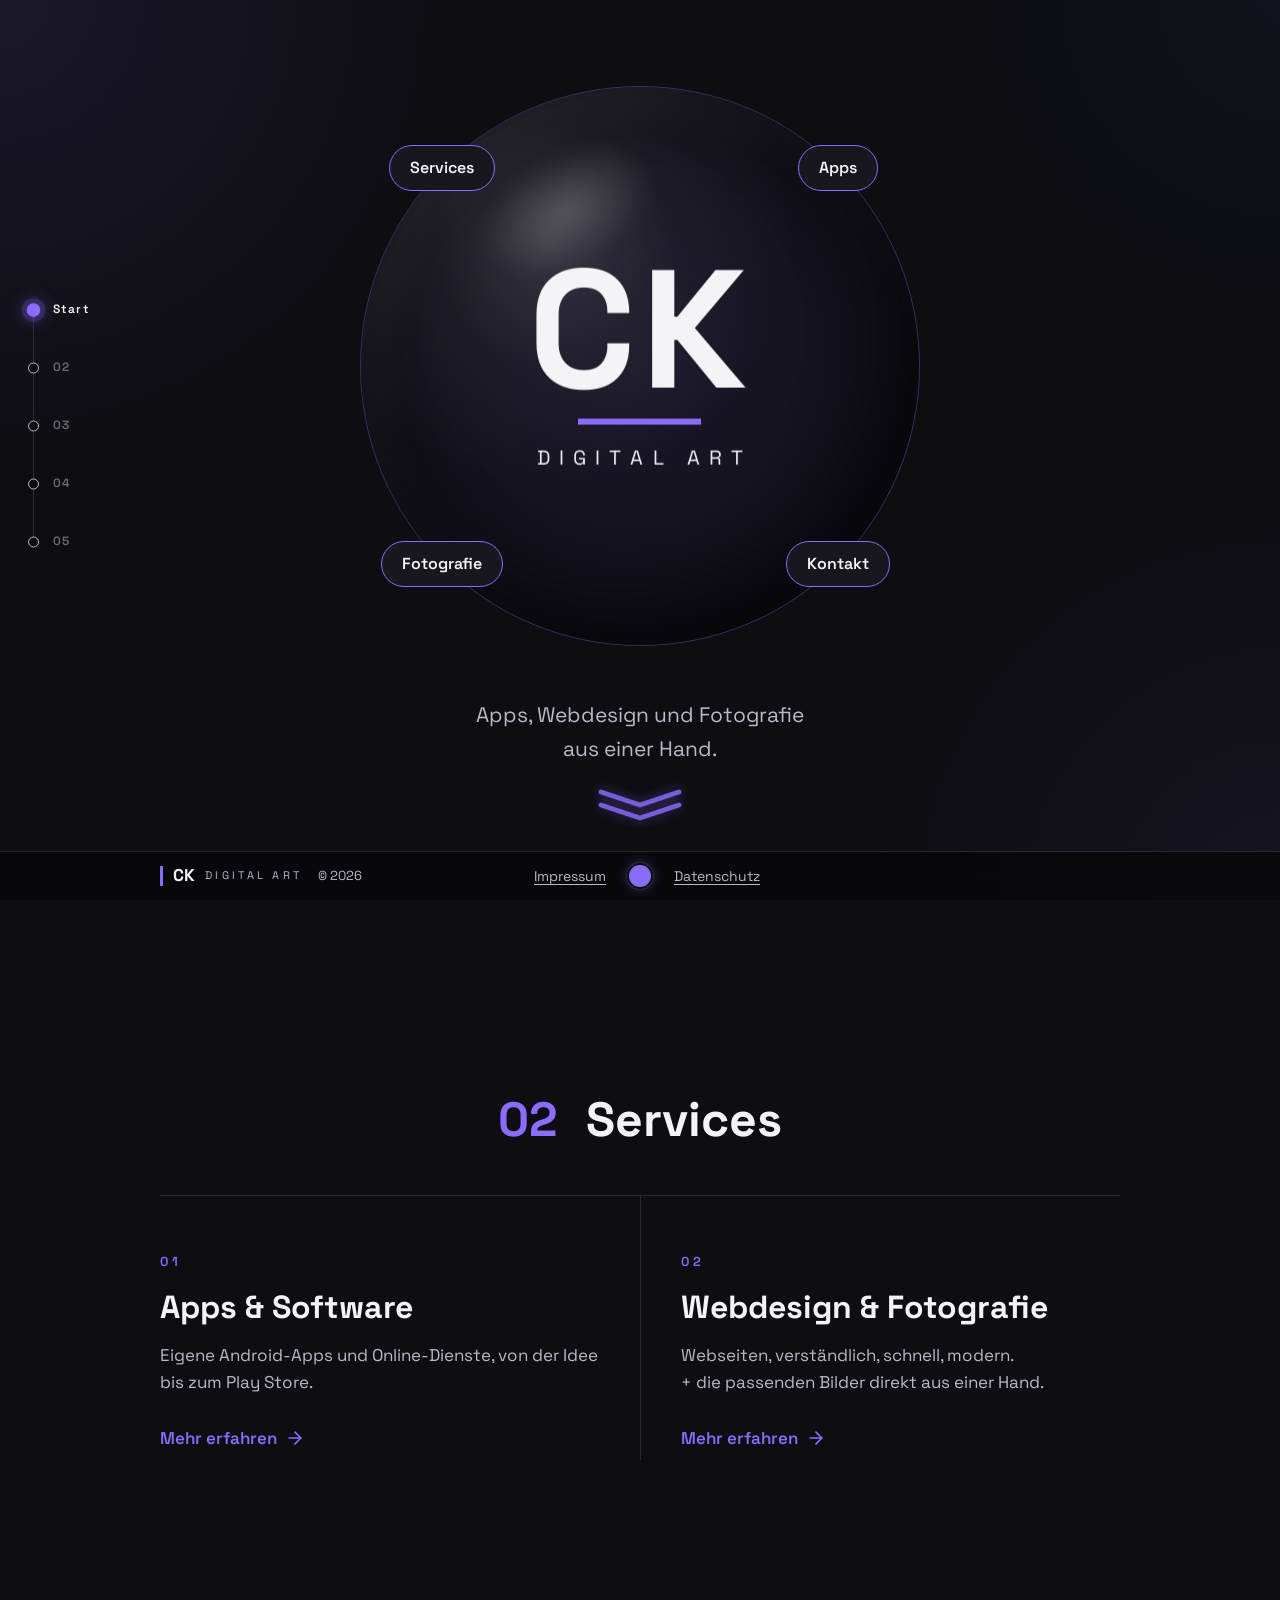
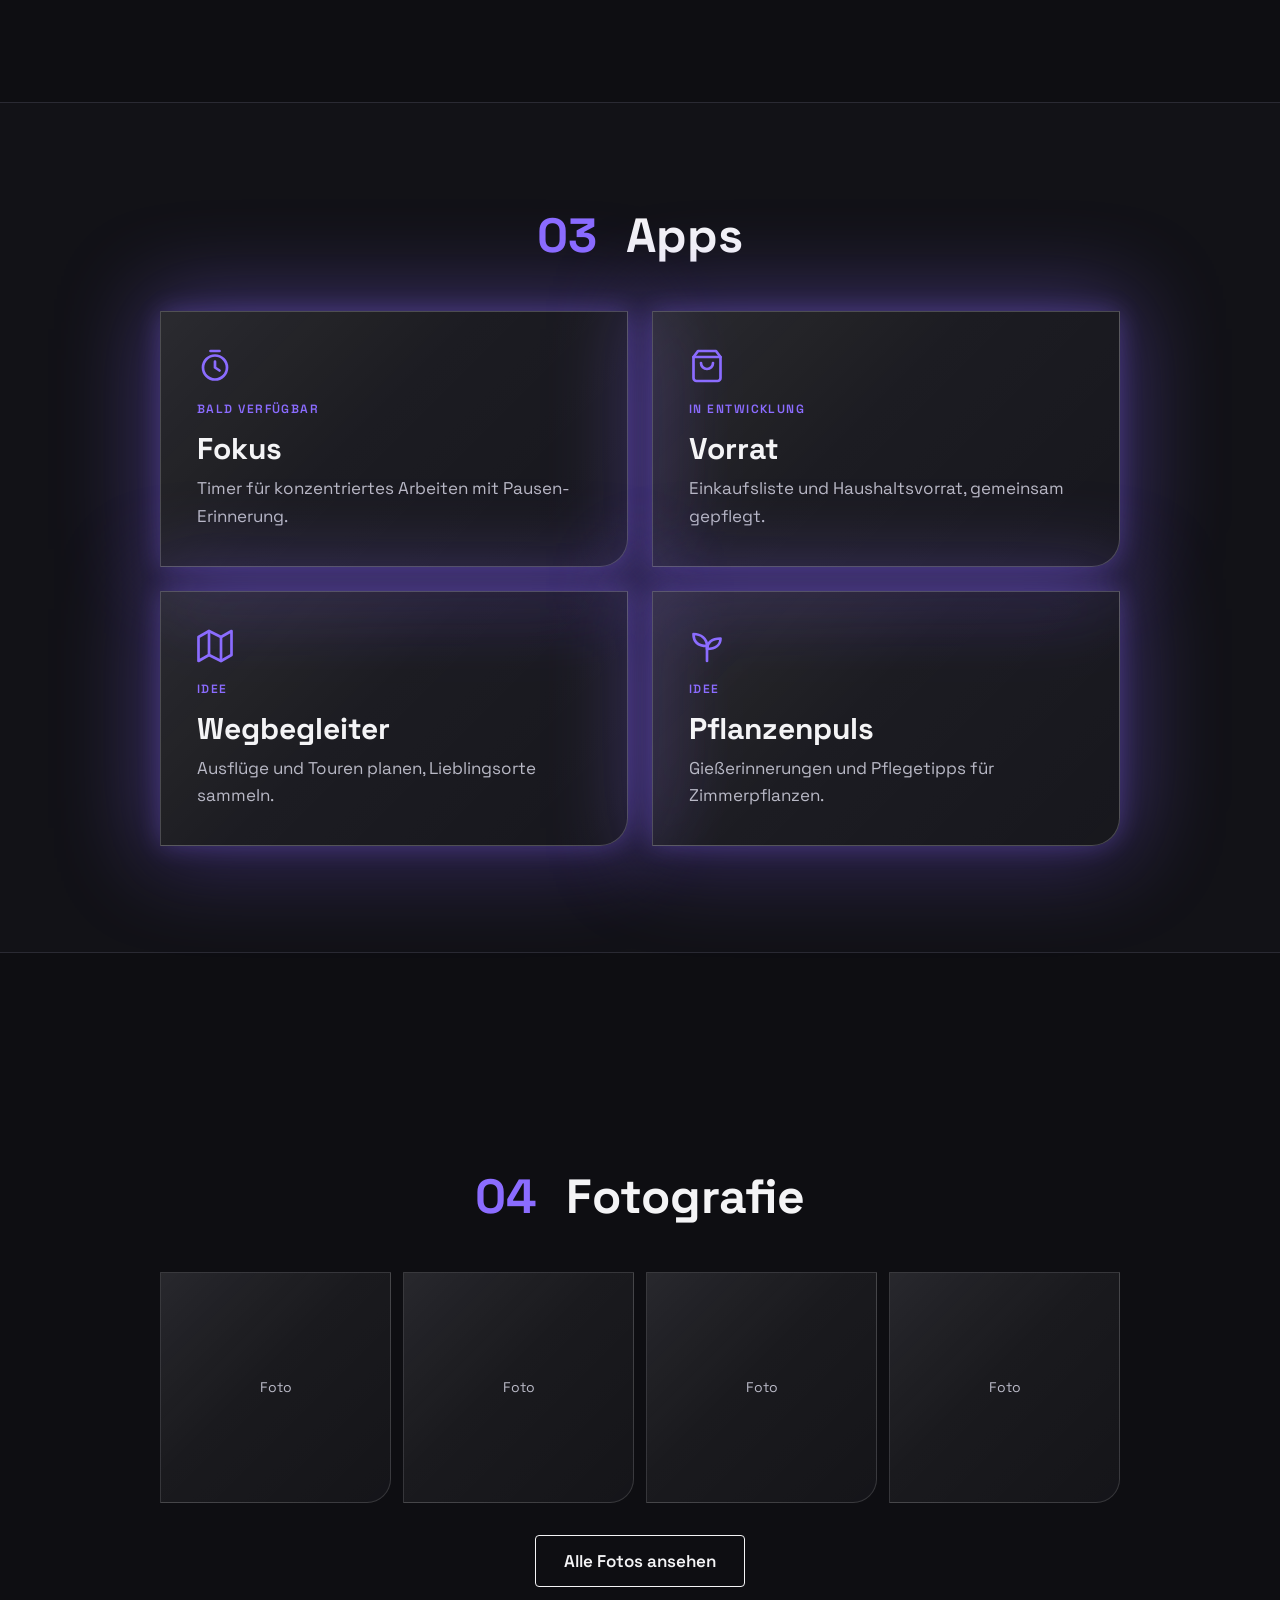
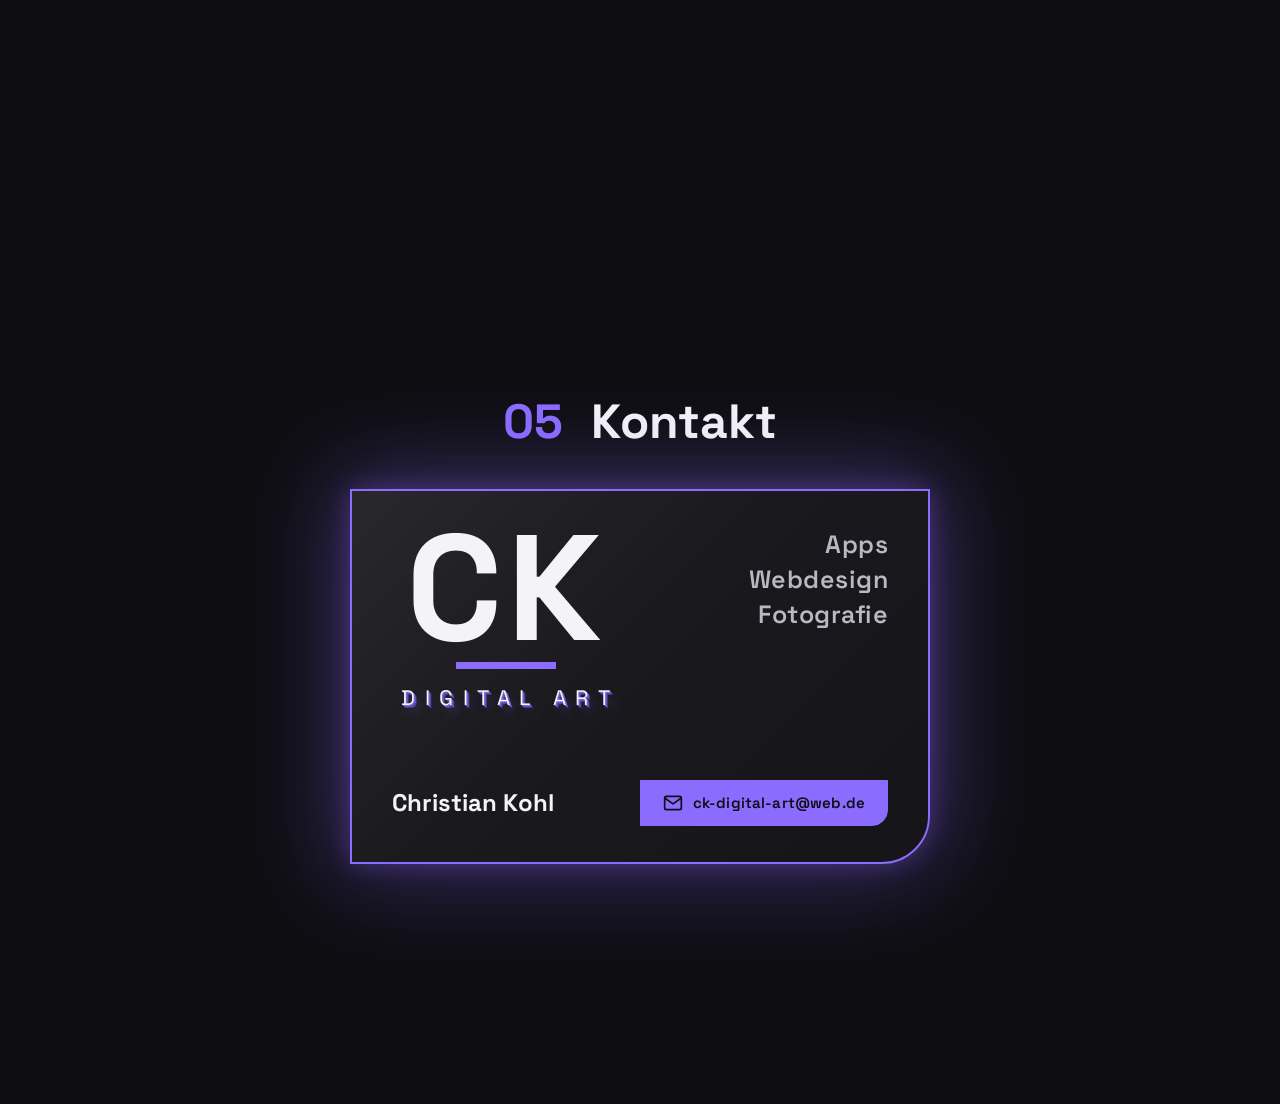
==== commit 9a72a920: "Punktmenü: Unterpunkte mit Namen statt Nummern, auf Milchglas Co-Authored-By: Claude Opus 5.5 <norep" ====
--- a/index.html
+++ b/index.html
@@ -24,8 +24,8 @@
 <meta name="description" content="CK - Digital Art, Inhaber Christian Kohl: Android-Apps, Webdesign und Fotografie.">
 <script>(function(d){var k='lila',ok=/^(lila|tuerkis|orange|rot|mint|weiss|verlauf)$/,h=/(?:^#|--)(lila|tuerkis|orange|rot|mint|weiss|verlauf)$/.exec(location.hash||''),m=/(?:^|;)ck-accent=(lila|tuerkis|orange|rot|mint|weiss|verlauf)/.exec(window.name||''),s=null;try{s=localStorage.getItem('ck-accent')}catch(e){}if(h)k=h[1];else if(m)k=m[1];else if(s&&ok.test(s))k=s;d.setAttribute('data-theme','dark');d.setAttribute('data-accent',k);if(k==='verlauf'){var C=[[139,108,255],[34,211,238],[61,220,151],[244,244,246],[255,138,61],[255,77,94]],P=20000,q=(Date.now()%P)/P*6,i=Math.floor(q),f=q-i,a=C[i],b=C[(i+1)%6],e=f*f*(3-2*f),x=[0,1,2].map(function(j){return Math.round(a[j]+(b[j]-a[j])*e)}),h='#'+x.map(function(v){return('0'+v.toString(16)).slice(-2)}).join('');d.style.setProperty('--ext',x.join(','));d.style.setProperty('--accent',h);d.style.setProperty('--accent-hover',h);d.style.setProperty('--footer-accent',h)}try{if(localStorage.getItem('ck-glow')==='off')d.classList.add('no-glow')}catch(e){}if(/(?:^|;)ck-glow=off/.test(window.name||''))d.classList.add('no-glow');d.classList.add('wait');var go=function(){d.classList.remove('wait')};setTimeout(go,1500);if(document.fonts&&document.fonts.ready)document.fonts.ready.then(go);var p=location.pathname.split('/').pop()||'index.html',c=d.className.replace('no-js','js');if(!(window.matchMedia&&matchMedia('(prefers-reduced-motion: reduce)').matches)){if(p!=='index.html')c+=' enter-right';else if(location.hash)c+=' enter-left'}var n=window.performance&&performance.getEntriesByType?performance.getEntriesByType('navigation')[0]:null,r=!!(n&&n.type==='reload'),v=false;try{v=sessionStorage.getItem('ck-intro')==='1'}catch(e){}if(!v)v=/(?:^|;)ck-intro=1/.test(window.name||'');if(v&&!r)c+=' intro-seen';try{sessionStorage.setItem('ck-intro','1')}catch(e){}try{if(!/(?:^|;)ck-intro=1/.test(window.name||''))window.name=(window.name?window.name+';':'')+'ck-intro=1'}catch(e){}if(window.matchMedia&&matchMedia('(hover: none) and (pointer: coarse)').matches)c+=' body-scroll';d.className=c})(document.documentElement)</script>
 <link rel="preload" href="fonts/SpaceGrotesk-Variable.woff2" as="font" type="font/woff2" crossorigin>
-<link rel="stylesheet" href="css/style.css?v=202611272130">
-<script src="js/site.js?v=202611272130" defer></script>
+<link rel="stylesheet" href="css/style.css?v=202611272133">
+<script src="js/site.js?v=202611272133" defer></script>
 </head>
 <body>
 <a class="skip-link" href="#inhalt">Zum Inhalt springen</a>
--- a/css/style.css
+++ b/css/style.css
@@ -304,7 +304,7 @@
     transition:max-height .45s ease,padding-top .45s ease,opacity .35s ease .1s,visibility 0s}
   .rail-sub a{min-height:18px;gap:12px}
   .rail-sub .dot{width:7px;height:7px;border-width:1.5px}
-  .rail-sub .num{font-size:11px;letter-spacing:.08em}
+  .rail-sub .num{font-size:12px;letter-spacing:.04em;white-space:nowrap}
   .rail-sub li{position:relative}
   .rail-sub li:first-child::before{content:"";position:absolute;left:-17px;top:-16px;width:20px;height:25px;
     border-left:1px solid rgba(var(--ext),.35);border-bottom:1px solid rgba(var(--ext),.35);border-bottom-left-radius:8px;pointer-events:none}
@@ -312,6 +312,16 @@
 @media (min-width:1024px) and (hover:hover) and (pointer:fine){
   .rail a:hover .num{opacity:1;color:var(--ink)}
   .rail a:hover .dot{border-color:var(--accent)}
+}
+/* Namen der Unterseiten auf dunklem Milchglas, damit sie auch über Inhalten lesbar bleiben */
+@media (min-width:1024px){
+  .rail-sub .num{opacity:1;color:var(--sub);padding:3px 9px;margin:-3px 0;border-radius:6px;
+    background:rgba(18,18,24,.86);-webkit-backdrop-filter:blur(12px);backdrop-filter:blur(12px);
+    border:1px solid rgba(255,255,255,.06)}
+  .rail-sub a.is-active .num{color:var(--ink);border-color:rgba(var(--ext),.45)}
+}
+@media (min-width:1024px) and (hover:hover) and (pointer:fine){
+  .rail-sub a:hover .num{color:var(--ink);border-color:rgba(var(--ext),.45)}
 }
 @media print{.rail{display:none!important}}
 
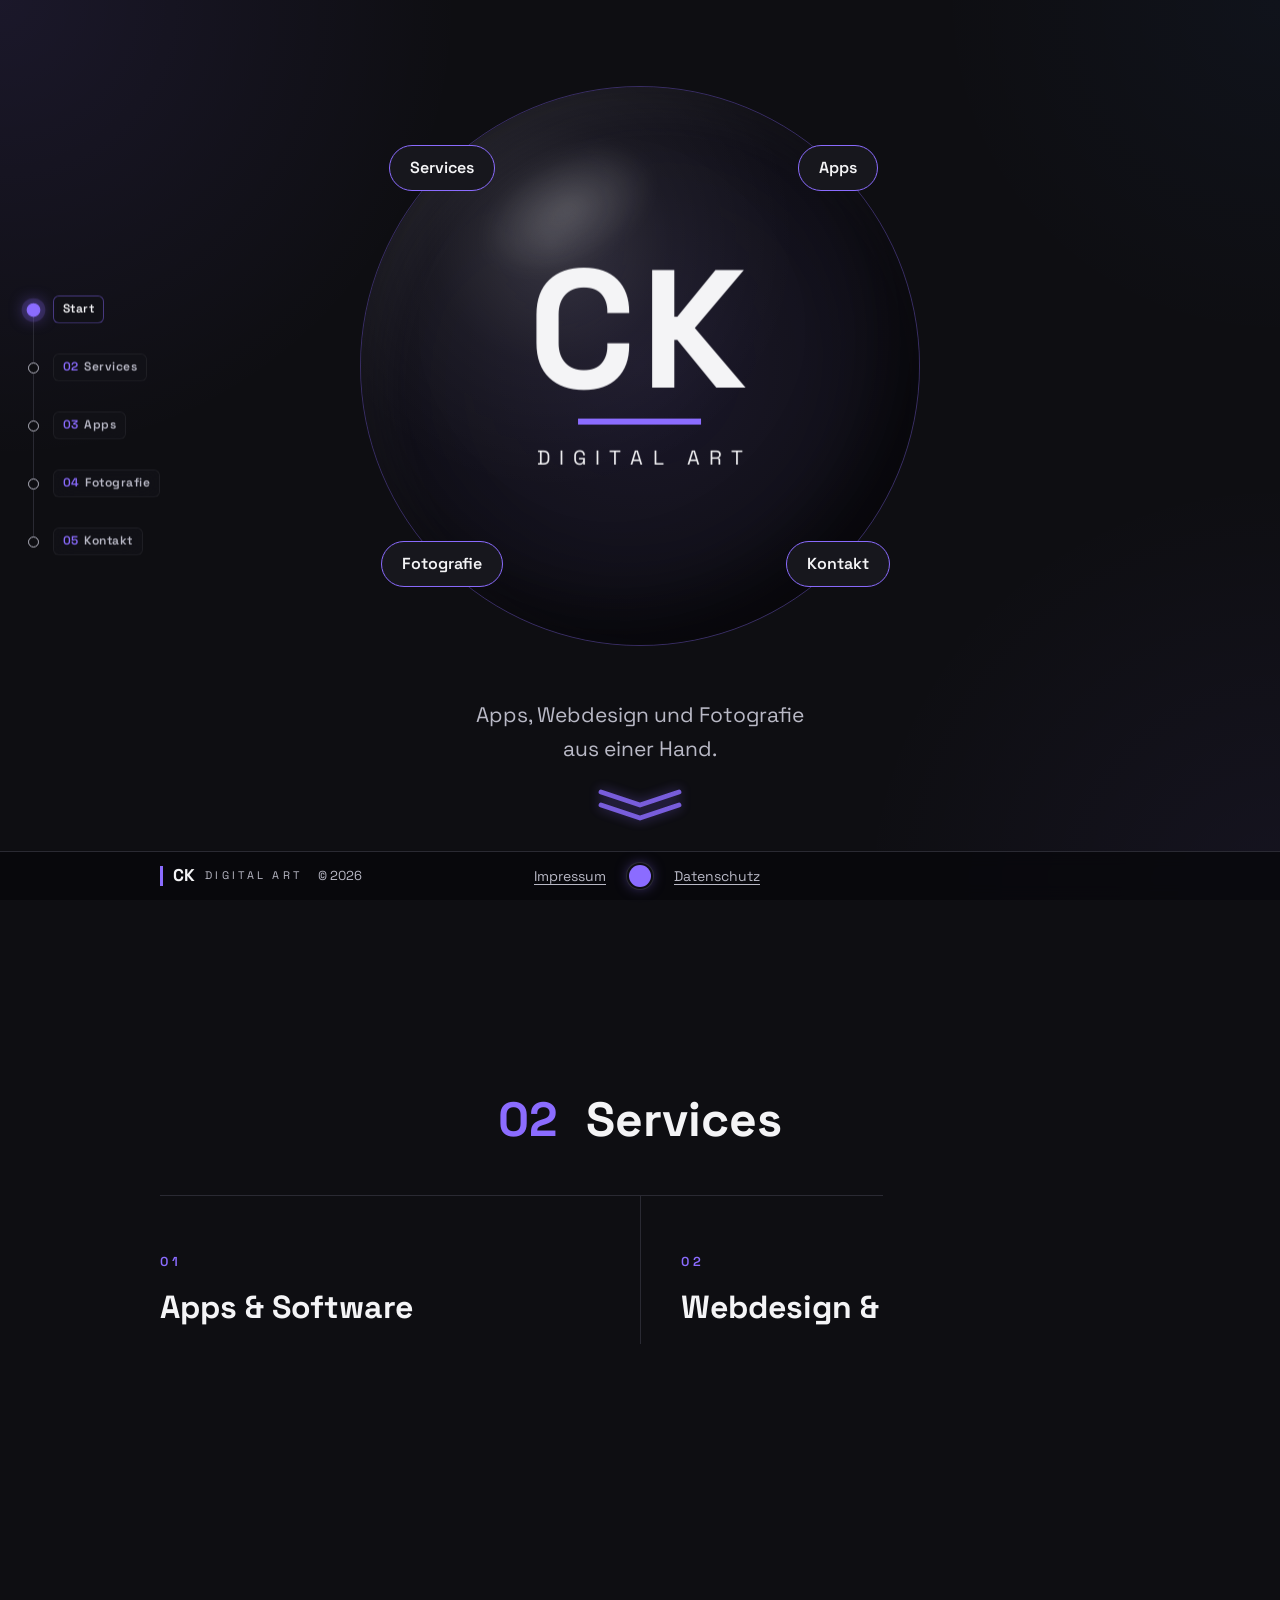
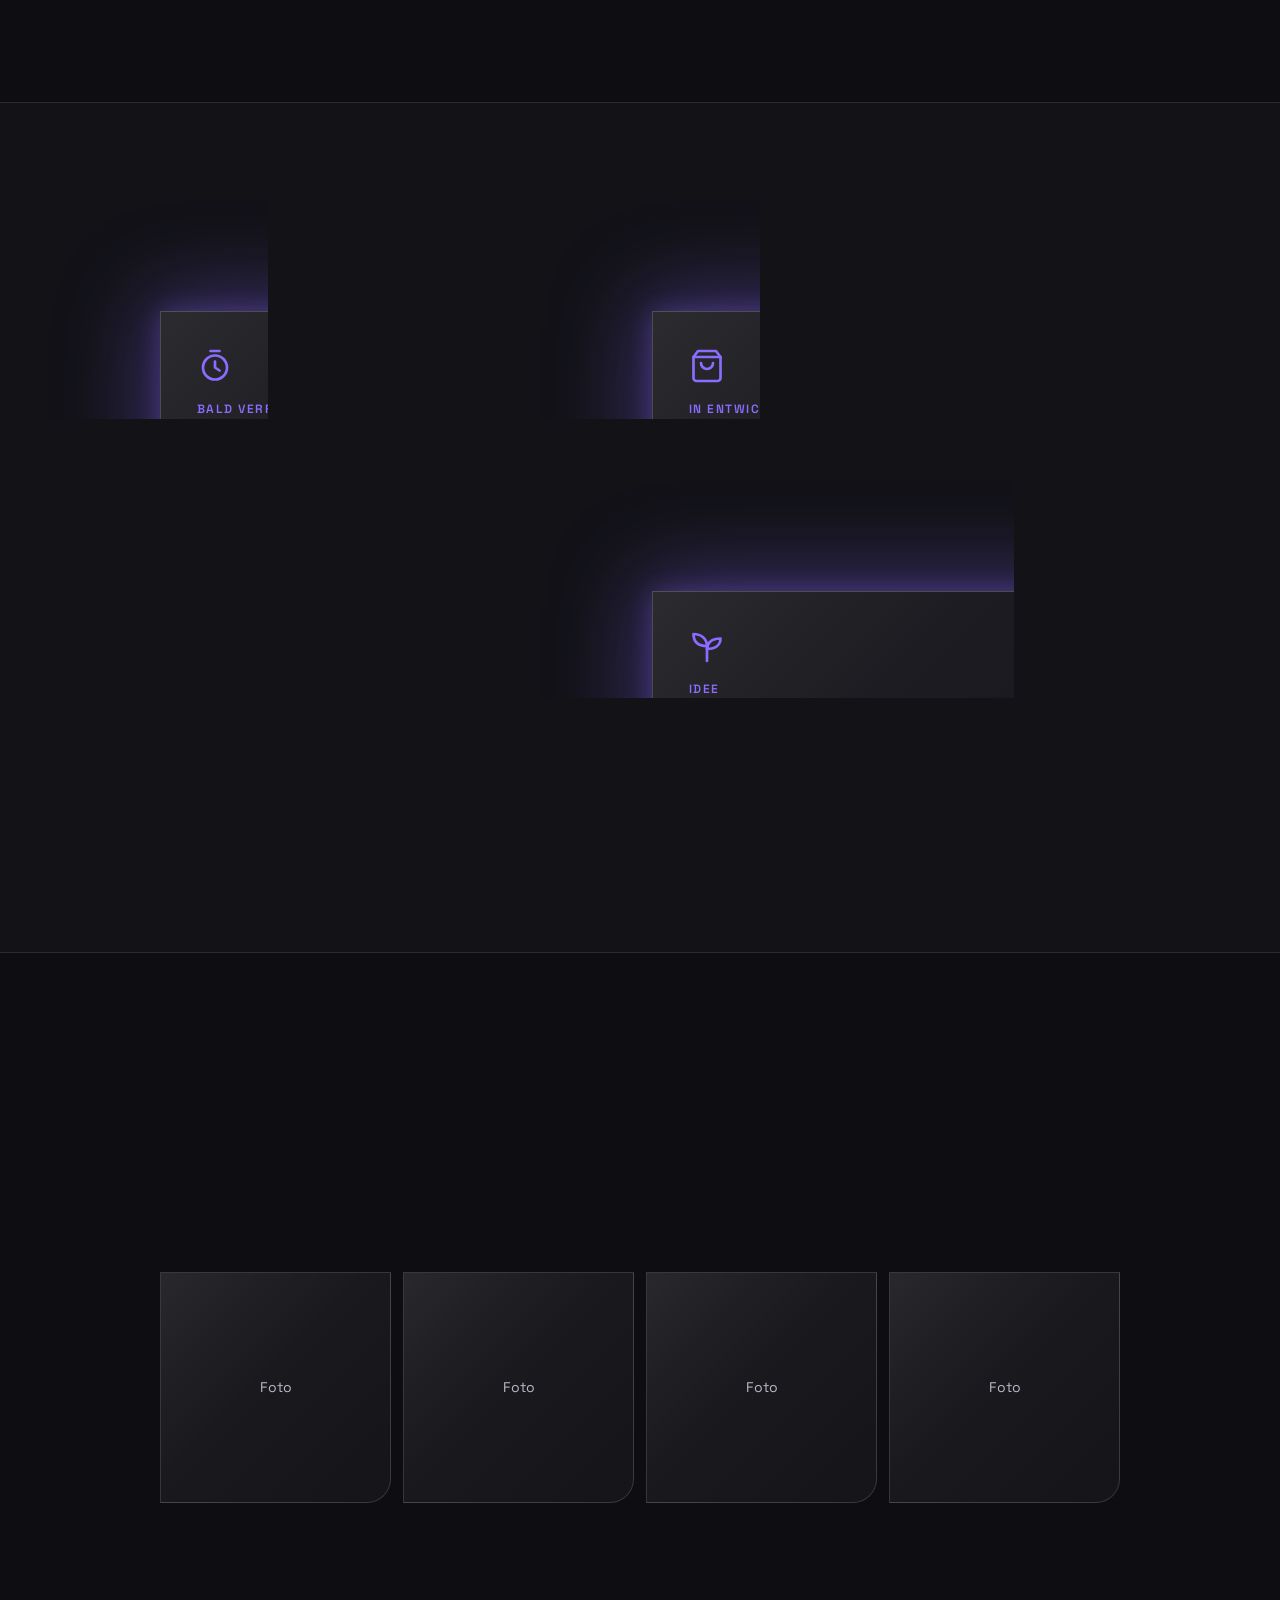
==== commit 44085c98: "Punktmenü: alle Punkte mit Namen Co-Authored-By: Claude Opus 5.5 <noreply@anthropic.com> Claude-Sess" ====
--- a/index.html
+++ b/index.html
@@ -24,8 +24,8 @@
 <meta name="description" content="CK - Digital Art, Inhaber Christian Kohl: Android-Apps, Webdesign und Fotografie.">
 <script>(function(d){var k='lila',ok=/^(lila|tuerkis|orange|rot|mint|weiss|verlauf)$/,h=/(?:^#|--)(lila|tuerkis|orange|rot|mint|weiss|verlauf)$/.exec(location.hash||''),m=/(?:^|;)ck-accent=(lila|tuerkis|orange|rot|mint|weiss|verlauf)/.exec(window.name||''),s=null;try{s=localStorage.getItem('ck-accent')}catch(e){}if(h)k=h[1];else if(m)k=m[1];else if(s&&ok.test(s))k=s;d.setAttribute('data-theme','dark');d.setAttribute('data-accent',k);if(k==='verlauf'){var C=[[139,108,255],[34,211,238],[61,220,151],[244,244,246],[255,138,61],[255,77,94]],P=20000,q=(Date.now()%P)/P*6,i=Math.floor(q),f=q-i,a=C[i],b=C[(i+1)%6],e=f*f*(3-2*f),x=[0,1,2].map(function(j){return Math.round(a[j]+(b[j]-a[j])*e)}),h='#'+x.map(function(v){return('0'+v.toString(16)).slice(-2)}).join('');d.style.setProperty('--ext',x.join(','));d.style.setProperty('--accent',h);d.style.setProperty('--accent-hover',h);d.style.setProperty('--footer-accent',h)}try{if(localStorage.getItem('ck-glow')==='off')d.classList.add('no-glow')}catch(e){}if(/(?:^|;)ck-glow=off/.test(window.name||''))d.classList.add('no-glow');d.classList.add('wait');var go=function(){d.classList.remove('wait')};setTimeout(go,1500);if(document.fonts&&document.fonts.ready)document.fonts.ready.then(go);var p=location.pathname.split('/').pop()||'index.html',c=d.className.replace('no-js','js');if(!(window.matchMedia&&matchMedia('(prefers-reduced-motion: reduce)').matches)){if(p!=='index.html')c+=' enter-right';else if(location.hash)c+=' enter-left'}var n=window.performance&&performance.getEntriesByType?performance.getEntriesByType('navigation')[0]:null,r=!!(n&&n.type==='reload'),v=false;try{v=sessionStorage.getItem('ck-intro')==='1'}catch(e){}if(!v)v=/(?:^|;)ck-intro=1/.test(window.name||'');if(v&&!r)c+=' intro-seen';try{sessionStorage.setItem('ck-intro','1')}catch(e){}try{if(!/(?:^|;)ck-intro=1/.test(window.name||''))window.name=(window.name?window.name+';':'')+'ck-intro=1'}catch(e){}if(window.matchMedia&&matchMedia('(hover: none) and (pointer: coarse)').matches)c+=' body-scroll';d.className=c})(document.documentElement)</script>
 <link rel="preload" href="fonts/SpaceGrotesk-Variable.woff2" as="font" type="font/woff2" crossorigin>
-<link rel="stylesheet" href="css/style.css?v=202611272133">
-<script src="js/site.js?v=202611272133" defer></script>
+<link rel="stylesheet" href="css/style.css?v=202611272137">
+<script src="js/site.js?v=202611272137" defer></script>
 </head>
 <body>
 <a class="skip-link" href="#inhalt">Zum Inhalt springen</a>
@@ -139,10 +139,10 @@
 <nav class="rail" aria-label="Bereiche">
   <ol>
     <li><a href="#start" data-rail="start" aria-label="Start"><span class="num">Start</span><span class="dot" aria-hidden="true"></span></a></li>
-    <li><a href="#services" data-rail="services" aria-label="Services"><span class="num">02</span><span class="dot" aria-hidden="true"></span></a></li>
-    <li><a href="#apps" data-rail="apps" aria-label="Apps"><span class="num">03</span><span class="dot" aria-hidden="true"></span></a></li>
-    <li><a href="#fotografie" data-rail="fotografie" aria-label="Fotografie"><span class="num">04</span><span class="dot" aria-hidden="true"></span></a></li>
-    <li><a href="#kontakt" data-rail="kontakt" aria-label="Kontakt"><span class="num">05</span><span class="dot" aria-hidden="true"></span></a></li>
+    <li><a href="#services" data-rail="services" aria-label="Services"><span class="num"><b>02</b> Services</span><span class="dot" aria-hidden="true"></span></a></li>
+    <li><a href="#apps" data-rail="apps" aria-label="Apps"><span class="num"><b>03</b> Apps</span><span class="dot" aria-hidden="true"></span></a></li>
+    <li><a href="#fotografie" data-rail="fotografie" aria-label="Fotografie"><span class="num"><b>04</b> Fotografie</span><span class="dot" aria-hidden="true"></span></a></li>
+    <li><a href="#kontakt" data-rail="kontakt" aria-label="Kontakt"><span class="num"><b>05</b> Kontakt</span><span class="dot" aria-hidden="true"></span></a></li>
   </ol>
 </nav>
 
--- a/css/style.css
+++ b/css/style.css
@@ -313,15 +313,17 @@
   .rail a:hover .num{opacity:1;color:var(--ink)}
   .rail a:hover .dot{border-color:var(--accent)}
 }
-/* Namen der Unterseiten auf dunklem Milchglas, damit sie auch über Inhalten lesbar bleiben */
+/* Alle Punkte mit Namen, auf dunklem Milchglas, damit sie auch über Inhalten lesbar bleiben */
 @media (min-width:1024px){
-  .rail-sub .num{opacity:1;color:var(--sub);padding:3px 9px;margin:-3px 0;border-radius:6px;
-    background:rgba(18,18,24,.86);-webkit-backdrop-filter:blur(12px);backdrop-filter:blur(12px);
+  .rail .num{opacity:1;color:var(--sub);padding:3px 9px;margin:-3px 0;border-radius:6px;white-space:nowrap;
+    letter-spacing:.04em;background:rgba(18,18,24,.86);-webkit-backdrop-filter:blur(12px);backdrop-filter:blur(12px);
     border:1px solid rgba(255,255,255,.06)}
-  .rail-sub a.is-active .num{color:var(--ink);border-color:rgba(var(--ext),.45)}
+  .rail .num b{font-weight:600;color:var(--accent);margin-right:2px}
+  .rail a.is-active .num{color:var(--ink);border-color:rgba(var(--ext),.45)}
+  .rail a.is-parent .num{color:var(--ink);border-color:rgba(var(--ext),.3)}
 }
 @media (min-width:1024px) and (hover:hover) and (pointer:fine){
-  .rail-sub a:hover .num{color:var(--ink);border-color:rgba(var(--ext),.45)}
+  .rail a:hover .num{color:var(--ink);border-color:rgba(var(--ext),.45)}
 }
 @media print{.rail{display:none!important}}
 
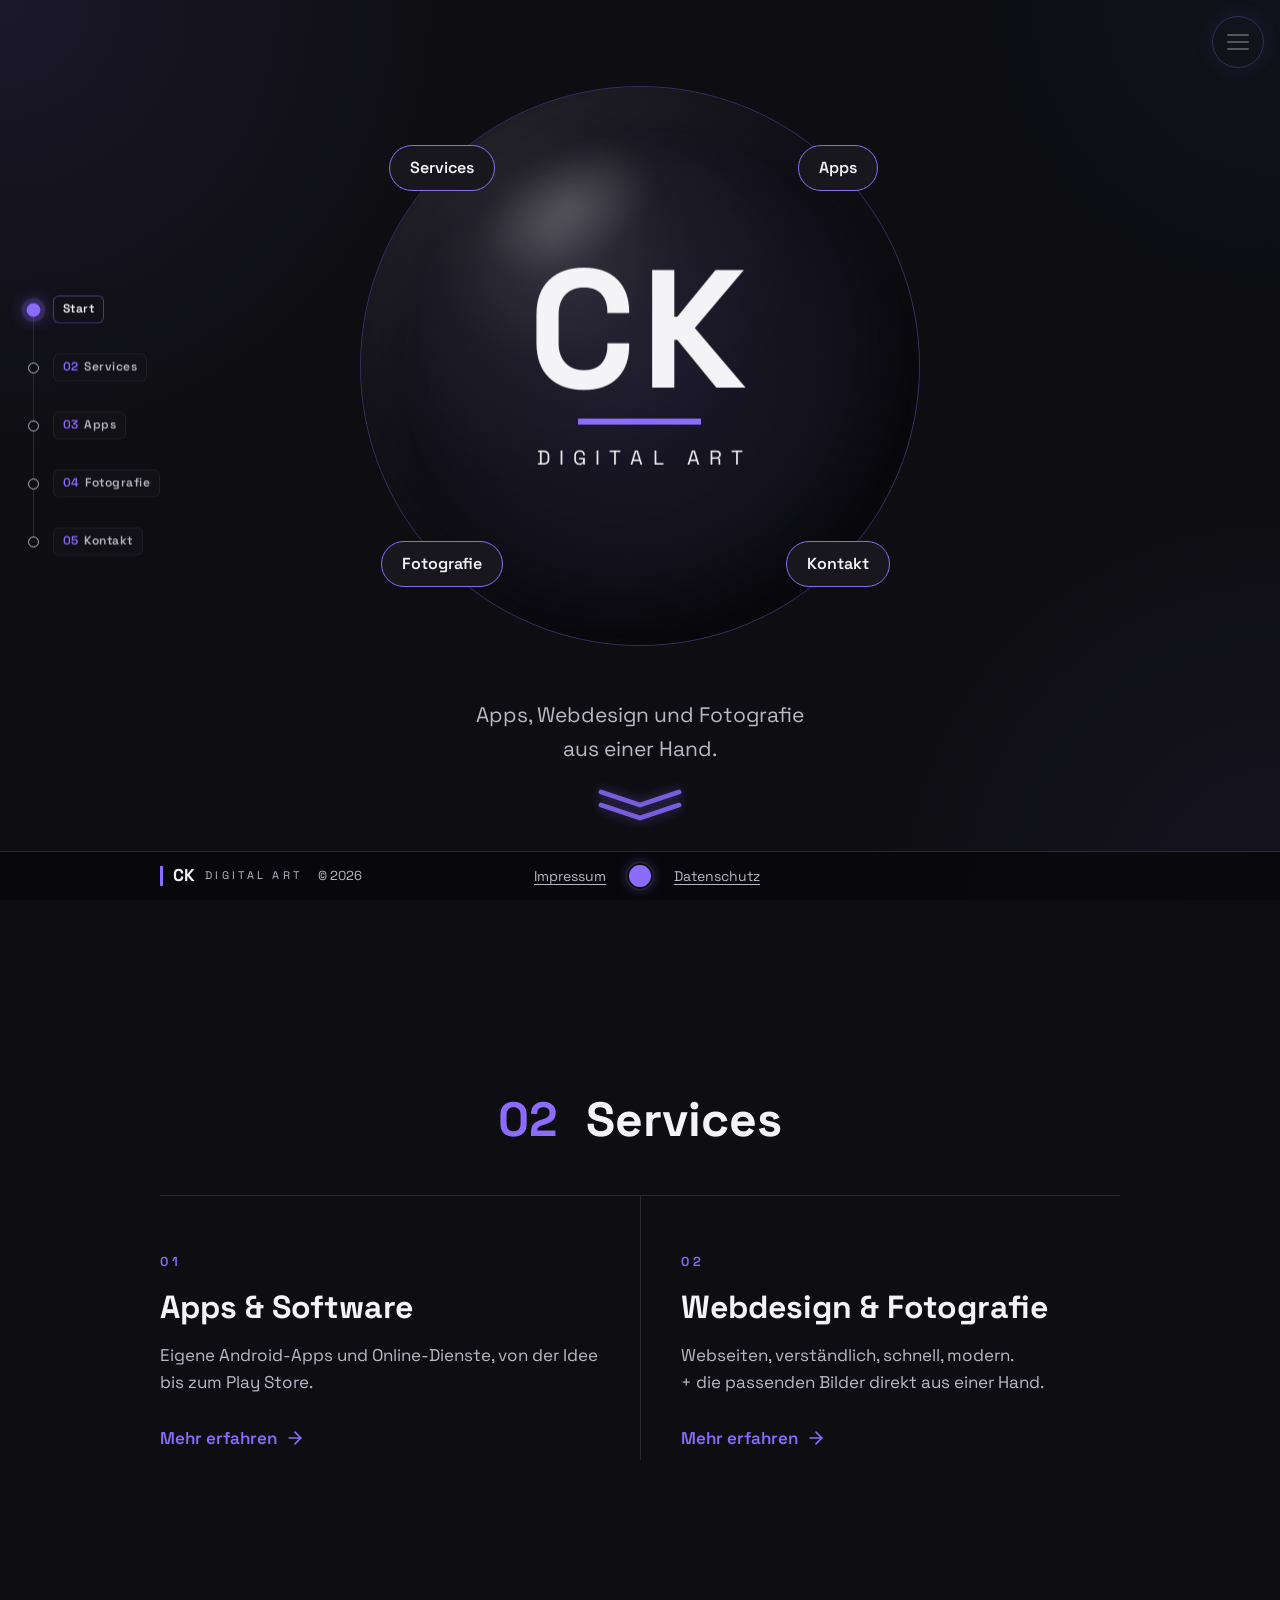
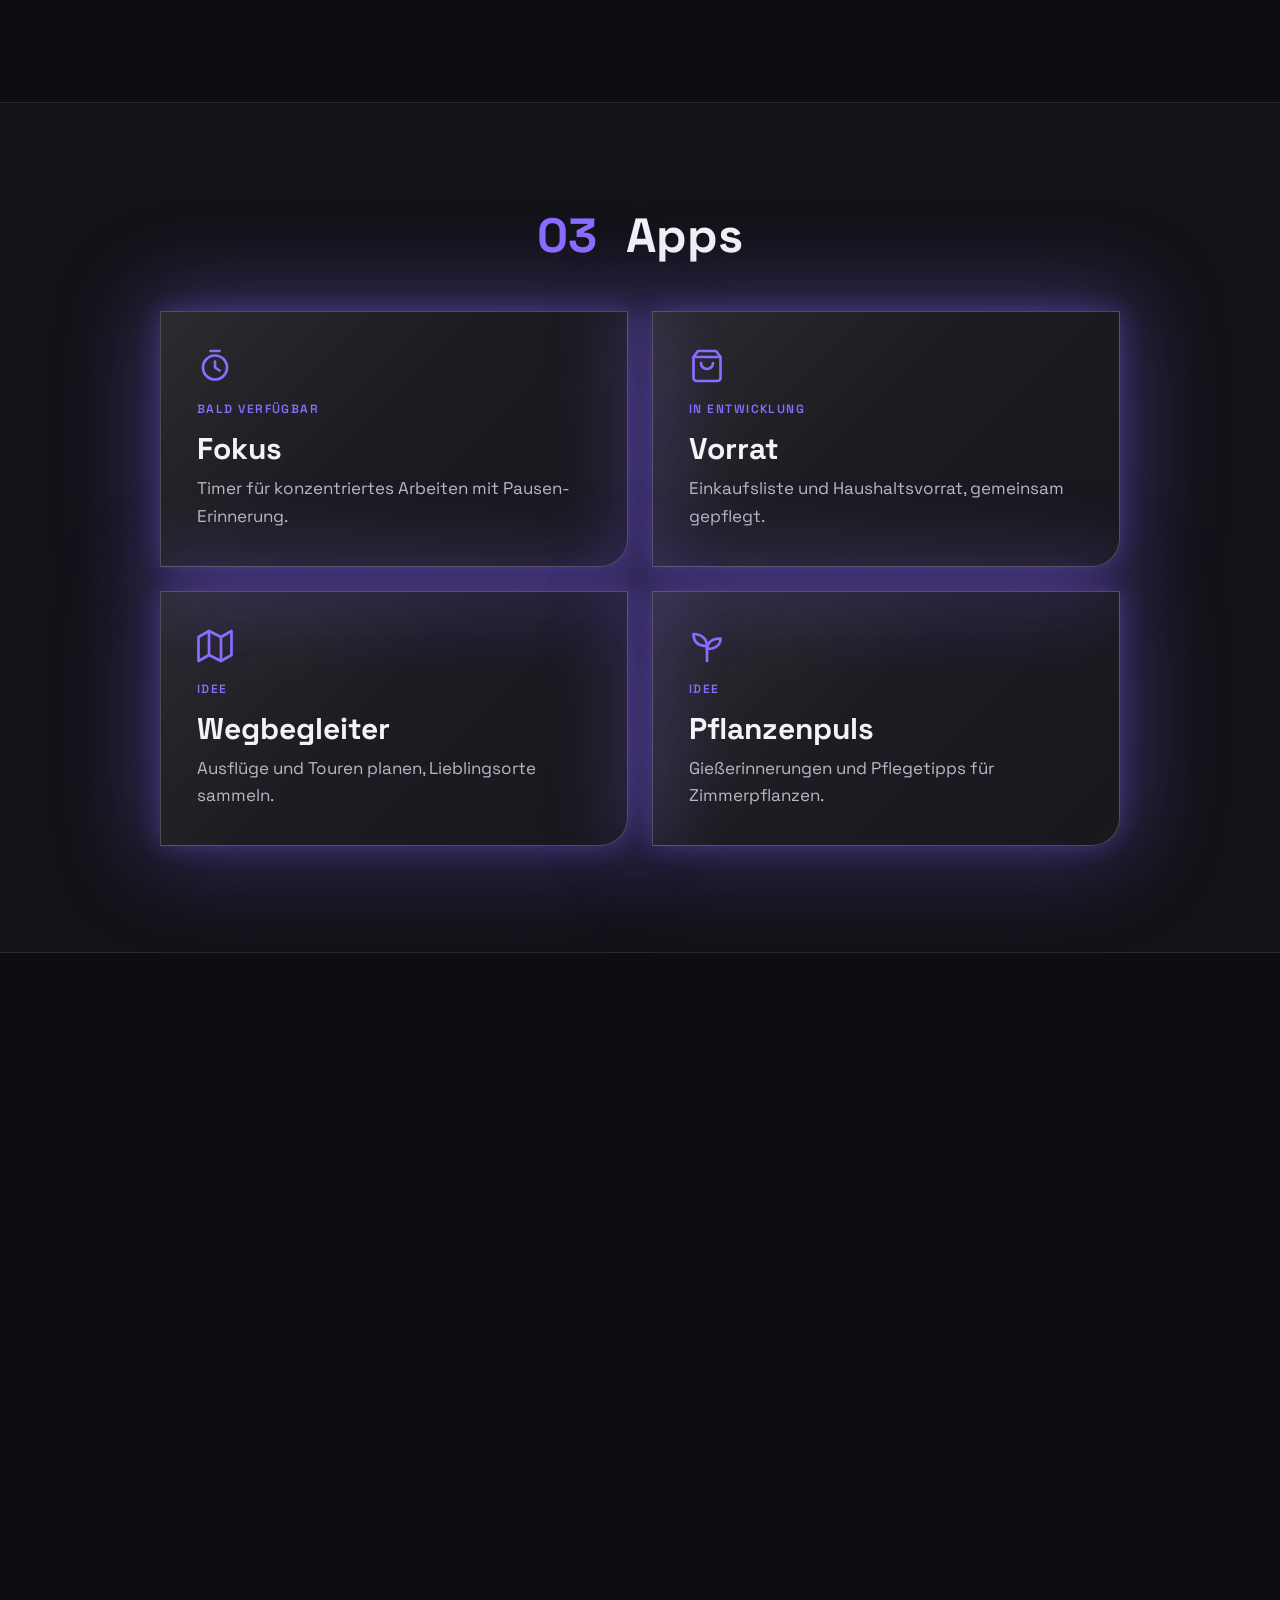
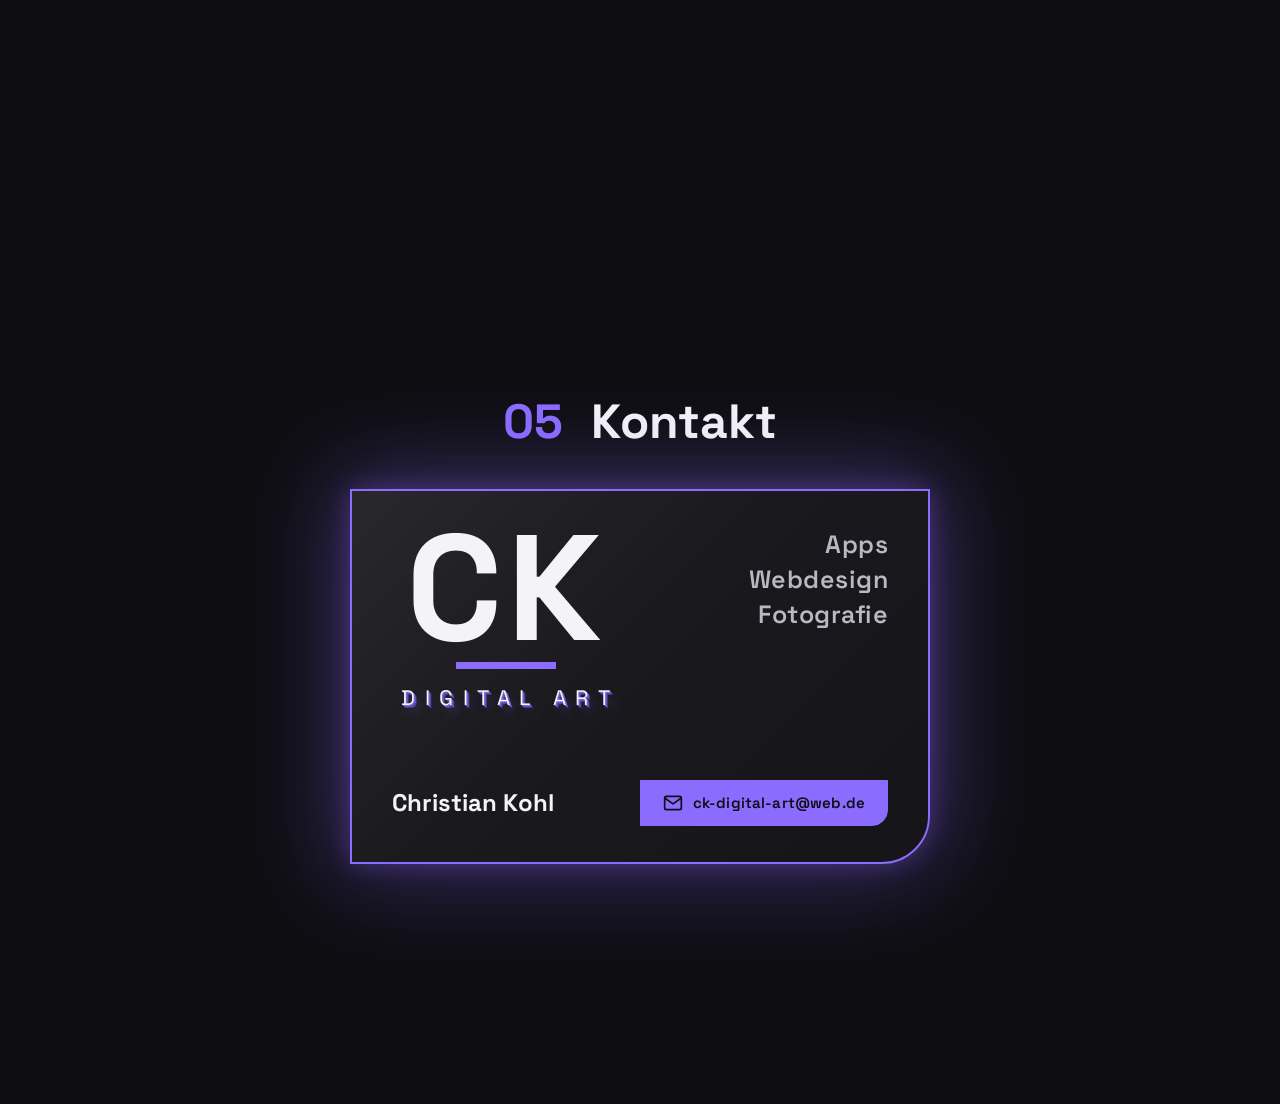
==== commit 71abbccc: "Zurück-Knopf rechts neben die Pfeile nach unten Co-Authored-By: Claude Opus 5.5 <noreply@anthropic.c" ====
--- a/index.html
+++ b/index.html
@@ -24,8 +24,8 @@
 <meta name="description" content="CK - Digital Art, Inhaber Christian Kohl: Android-Apps, Webdesign und Fotografie.">
 <script>(function(d){var k='lila',ok=/^(lila|tuerkis|orange|rot|mint|weiss|verlauf)$/,h=/(?:^#|--)(lila|tuerkis|orange|rot|mint|weiss|verlauf)$/.exec(location.hash||''),m=/(?:^|;)ck-accent=(lila|tuerkis|orange|rot|mint|weiss|verlauf)/.exec(window.name||''),s=null;try{s=localStorage.getItem('ck-accent')}catch(e){}if(h)k=h[1];else if(m)k=m[1];else if(s&&ok.test(s))k=s;d.setAttribute('data-theme','dark');d.setAttribute('data-accent',k);if(k==='verlauf'){var C=[[139,108,255],[34,211,238],[61,220,151],[244,244,246],[255,138,61],[255,77,94]],P=20000,q=(Date.now()%P)/P*6,i=Math.floor(q),f=q-i,a=C[i],b=C[(i+1)%6],e=f*f*(3-2*f),x=[0,1,2].map(function(j){return Math.round(a[j]+(b[j]-a[j])*e)}),h='#'+x.map(function(v){return('0'+v.toString(16)).slice(-2)}).join('');d.style.setProperty('--ext',x.join(','));d.style.setProperty('--accent',h);d.style.setProperty('--accent-hover',h);d.style.setProperty('--footer-accent',h)}try{if(localStorage.getItem('ck-glow')==='off')d.classList.add('no-glow')}catch(e){}if(/(?:^|;)ck-glow=off/.test(window.name||''))d.classList.add('no-glow');d.classList.add('wait');var go=function(){d.classList.remove('wait')};setTimeout(go,1500);if(document.fonts&&document.fonts.ready)document.fonts.ready.then(go);var p=location.pathname.split('/').pop()||'index.html',c=d.className.replace('no-js','js');if(!(window.matchMedia&&matchMedia('(prefers-reduced-motion: reduce)').matches)){if(p!=='index.html')c+=' enter-right';else if(location.hash)c+=' enter-left'}var n=window.performance&&performance.getEntriesByType?performance.getEntriesByType('navigation')[0]:null,r=!!(n&&n.type==='reload'),v=false;try{v=sessionStorage.getItem('ck-intro')==='1'}catch(e){}if(!v)v=/(?:^|;)ck-intro=1/.test(window.name||'');if(v&&!r)c+=' intro-seen';try{sessionStorage.setItem('ck-intro','1')}catch(e){}try{if(!/(?:^|;)ck-intro=1/.test(window.name||''))window.name=(window.name?window.name+';':'')+'ck-intro=1'}catch(e){}if(window.matchMedia&&matchMedia('(hover: none) and (pointer: coarse)').matches)c+=' body-scroll';d.className=c})(document.documentElement)</script>
 <link rel="preload" href="fonts/SpaceGrotesk-Variable.woff2" as="font" type="font/woff2" crossorigin>
-<link rel="stylesheet" href="css/style.css?v=202611272137">
-<script src="js/site.js?v=202611272137" defer></script>
+<link rel="stylesheet" href="css/style.css?v=202611272240">
+<script src="js/site.js?v=202611272240" defer></script>
 </head>
 <body>
 <a class="skip-link" href="#inhalt">Zum Inhalt springen</a>
--- a/css/style.css
+++ b/css/style.css
@@ -355,6 +355,7 @@
   .scroll-hint svg{width:104px;height:52px}
 }
 @media print{.scroll-hint{display:none}}
+}
 
 /* ---------- Bereiche ---------- */
 section{padding:var(--section) 0}
@@ -418,6 +419,12 @@
 }
 .back-link:focus-visible,.back-link:active{opacity:1}
 .back-link svg{display:block;width:24px;height:24px}
+/* Zurück-Knopf rechts neben den Pfeilen nach unten, mit Abstand, auf gleicher Höhe */
+.back-bar{right:auto;left:calc(50% + 26px + 18px);bottom:calc(var(--footer-h) + 4px)}
+.back-bar .back-link{min-height:40px;padding:0 16px 0 12px}
+@media (min-width:769px) and (hover:hover) and (pointer:fine){
+  .back-bar{left:calc(50% + 52px + 28px);bottom:calc(var(--footer-h) + 22px)}
+  .back-bar .back-link{min-height:48px;padding:0 20px 0 14px}
 @media (hover:hover) and (pointer:fine){
   .back-link:hover{opacity:1;background:var(--accent);color:var(--accent-ink);transform:translateX(-3px)}
 }
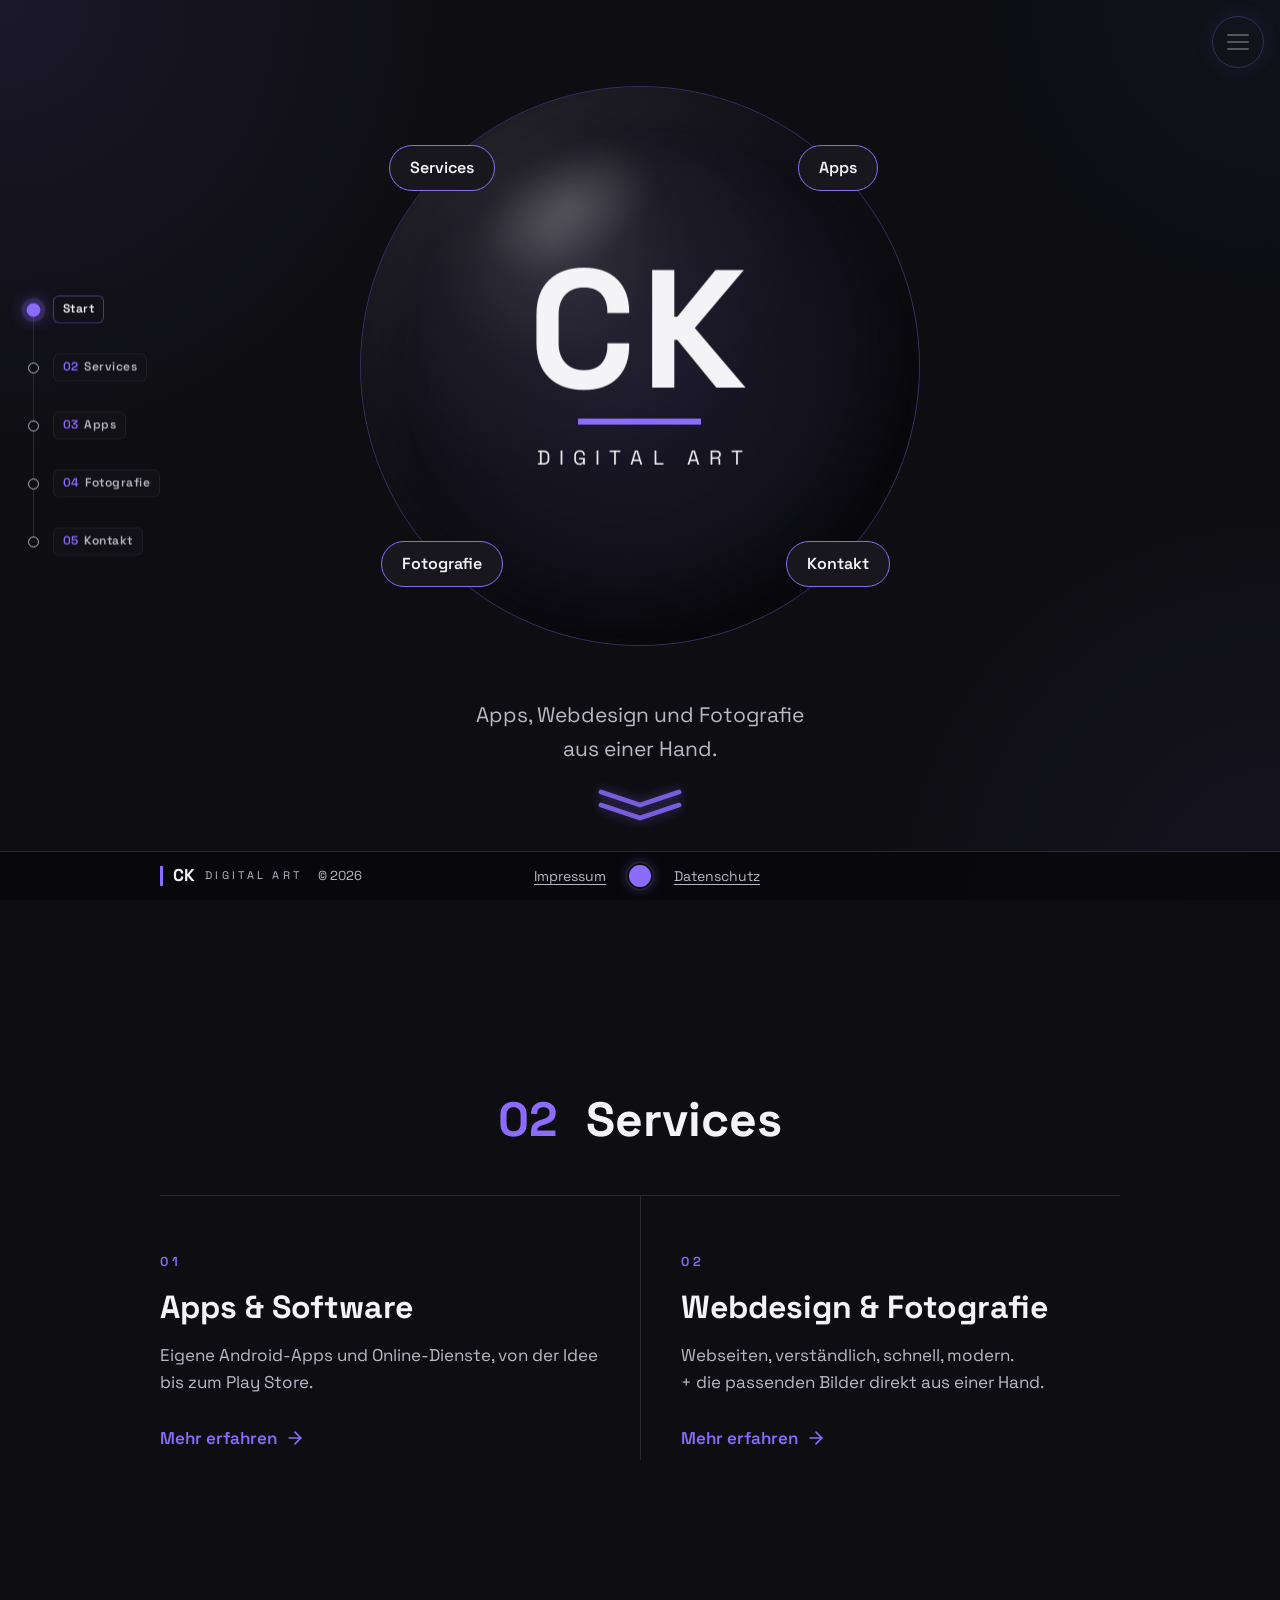
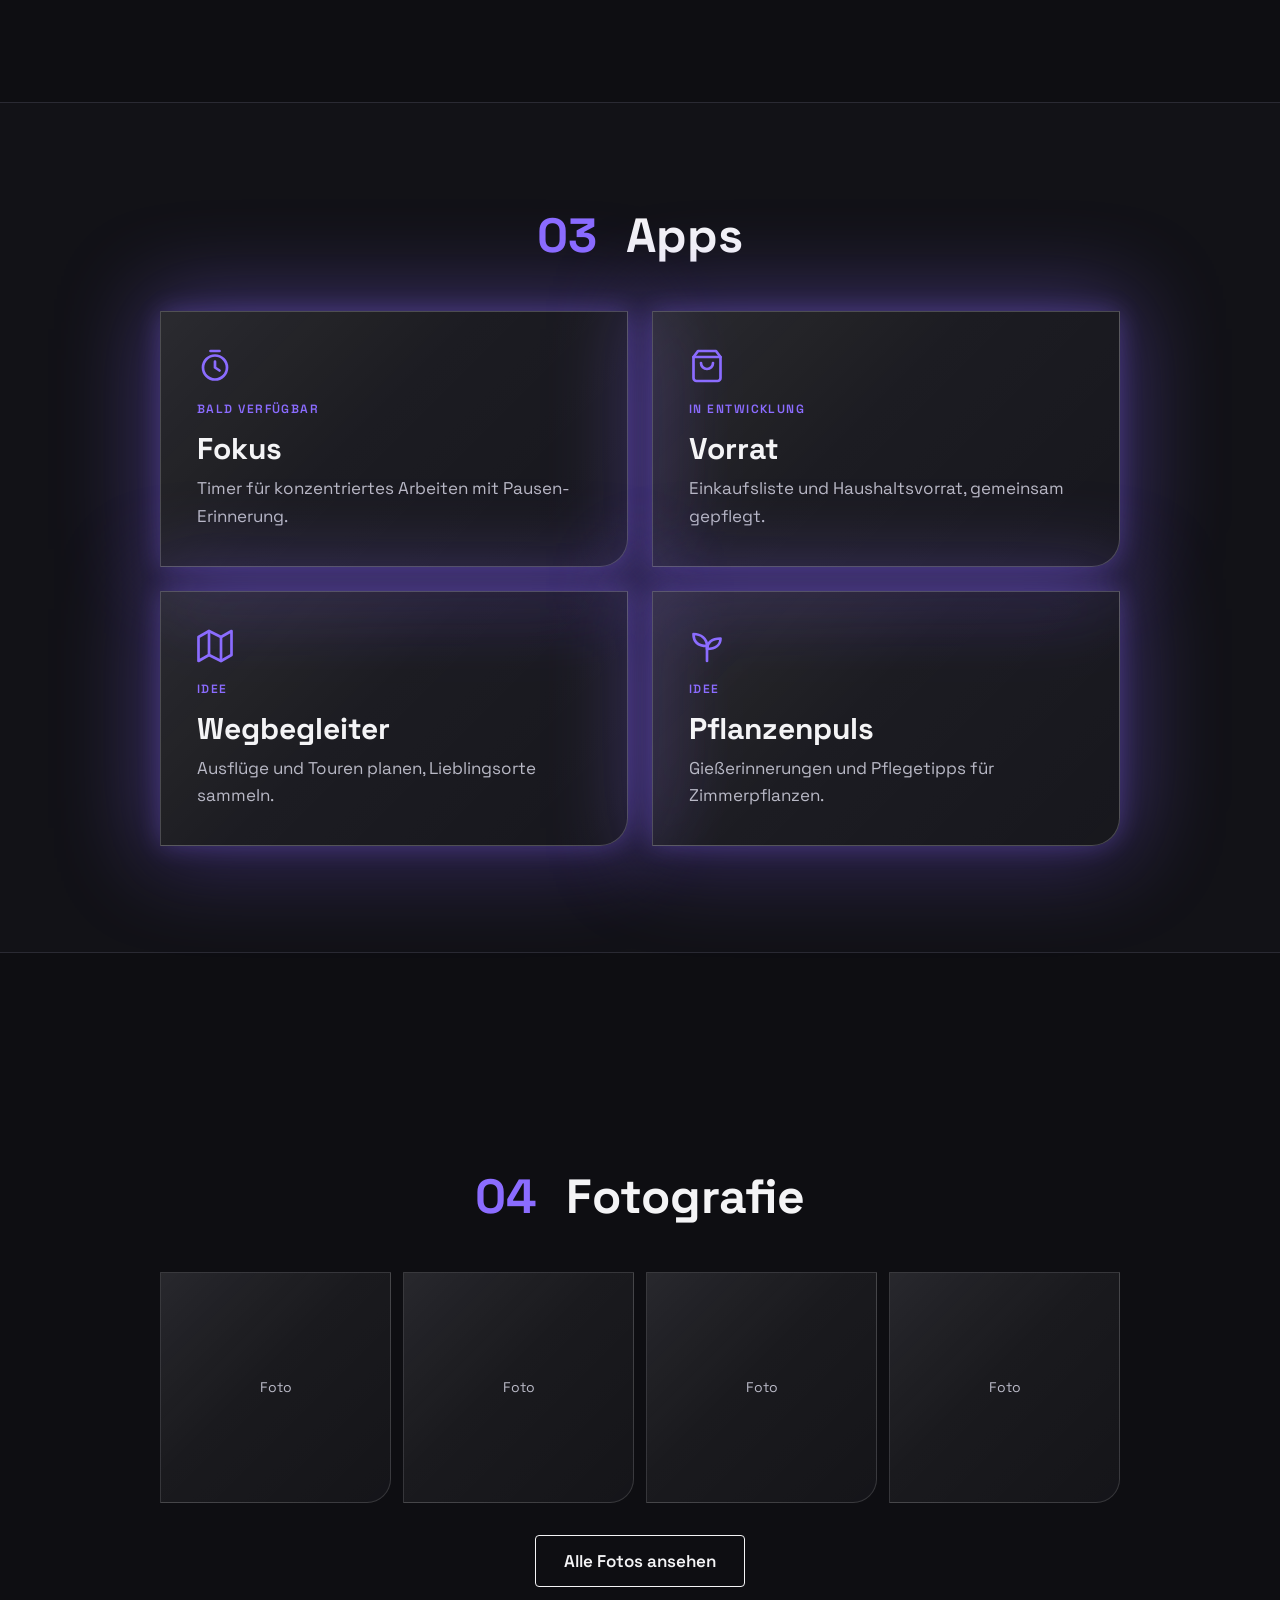
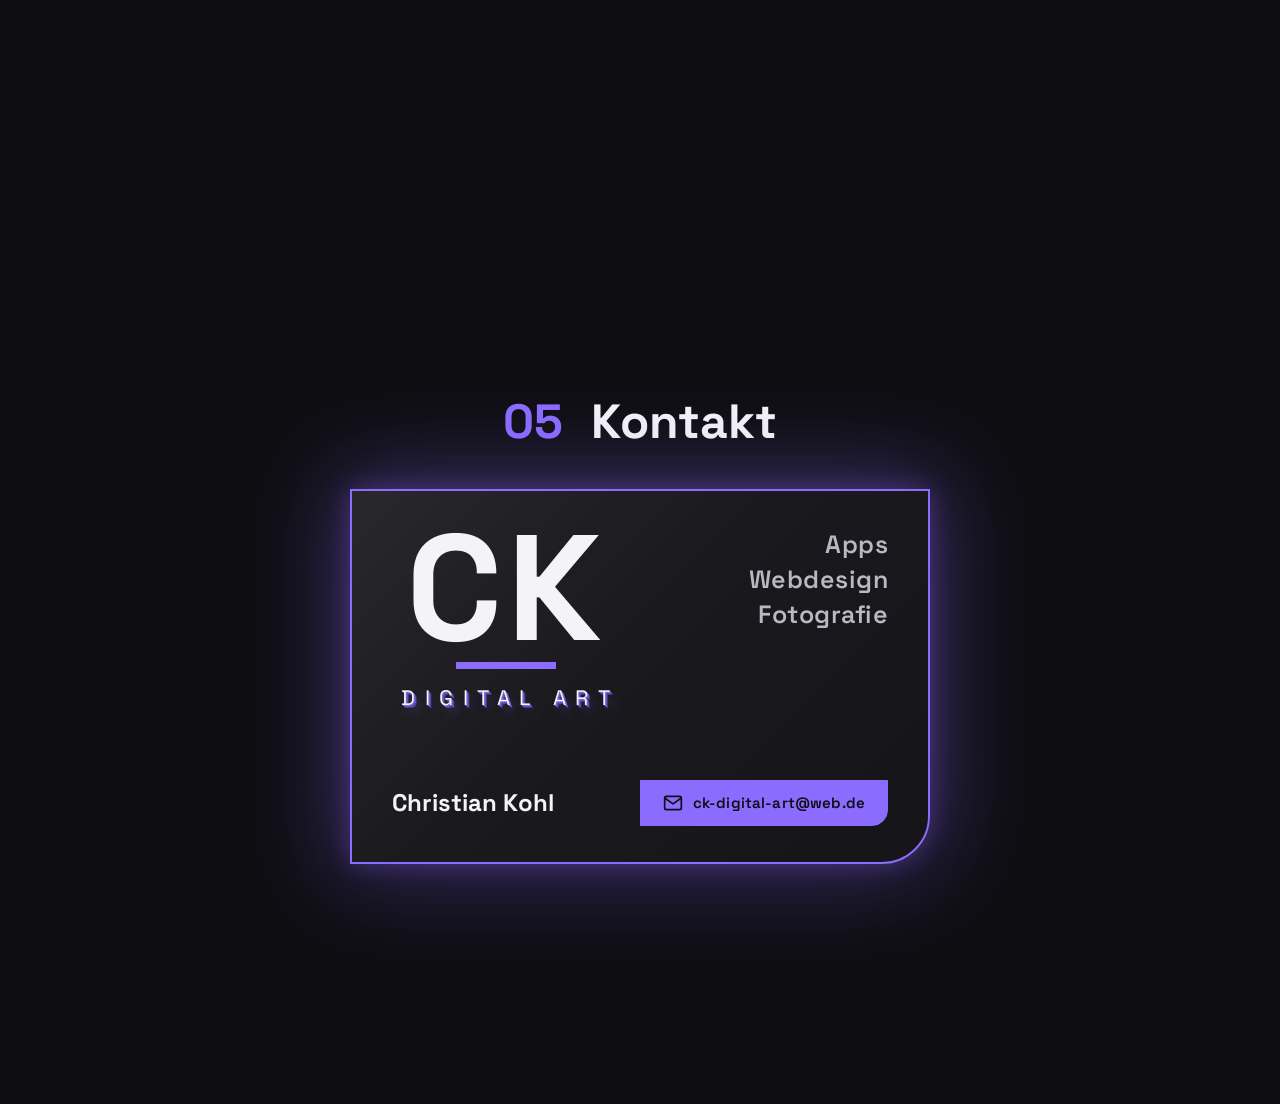
==== commit d45d9075: "Punktmenü: bei direktem Sprung nur Zielbereich aufklappen Co-Authored-By: Claude Opus 5.5 <noreply@a" ====
--- a/index.html
+++ b/index.html
@@ -24,8 +24,8 @@
 <meta name="description" content="CK - Digital Art, Inhaber Christian Kohl: Android-Apps, Webdesign und Fotografie.">
 <script>(function(d){var k='lila',ok=/^(lila|tuerkis|orange|rot|mint|weiss|verlauf)$/,h=/(?:^#|--)(lila|tuerkis|orange|rot|mint|weiss|verlauf)$/.exec(location.hash||''),m=/(?:^|;)ck-accent=(lila|tuerkis|orange|rot|mint|weiss|verlauf)/.exec(window.name||''),s=null;try{s=localStorage.getItem('ck-accent')}catch(e){}if(h)k=h[1];else if(m)k=m[1];else if(s&&ok.test(s))k=s;d.setAttribute('data-theme','dark');d.setAttribute('data-accent',k);if(k==='verlauf'){var C=[[139,108,255],[34,211,238],[61,220,151],[244,244,246],[255,138,61],[255,77,94]],P=20000,q=(Date.now()%P)/P*6,i=Math.floor(q),f=q-i,a=C[i],b=C[(i+1)%6],e=f*f*(3-2*f),x=[0,1,2].map(function(j){return Math.round(a[j]+(b[j]-a[j])*e)}),h='#'+x.map(function(v){return('0'+v.toString(16)).slice(-2)}).join('');d.style.setProperty('--ext',x.join(','));d.style.setProperty('--accent',h);d.style.setProperty('--accent-hover',h);d.style.setProperty('--footer-accent',h)}try{if(localStorage.getItem('ck-glow')==='off')d.classList.add('no-glow')}catch(e){}if(/(?:^|;)ck-glow=off/.test(window.name||''))d.classList.add('no-glow');d.classList.add('wait');var go=function(){d.classList.remove('wait')};setTimeout(go,1500);if(document.fonts&&document.fonts.ready)document.fonts.ready.then(go);var p=location.pathname.split('/').pop()||'index.html',c=d.className.replace('no-js','js');if(!(window.matchMedia&&matchMedia('(prefers-reduced-motion: reduce)').matches)){if(p!=='index.html')c+=' enter-right';else if(location.hash)c+=' enter-left'}var n=window.performance&&performance.getEntriesByType?performance.getEntriesByType('navigation')[0]:null,r=!!(n&&n.type==='reload'),v=false;try{v=sessionStorage.getItem('ck-intro')==='1'}catch(e){}if(!v)v=/(?:^|;)ck-intro=1/.test(window.name||'');if(v&&!r)c+=' intro-seen';try{sessionStorage.setItem('ck-intro','1')}catch(e){}try{if(!/(?:^|;)ck-intro=1/.test(window.name||''))window.name=(window.name?window.name+';':'')+'ck-intro=1'}catch(e){}if(window.matchMedia&&matchMedia('(hover: none) and (pointer: coarse)').matches)c+=' body-scroll';d.className=c})(document.documentElement)</script>
 <link rel="preload" href="fonts/SpaceGrotesk-Variable.woff2" as="font" type="font/woff2" crossorigin>
-<link rel="stylesheet" href="css/style.css?v=202611272240">
-<script src="js/site.js?v=202611272240" defer></script>
+<link rel="stylesheet" href="css/style.css?v=202611272254">
+<script src="js/site.js?v=202611272254" defer></script>
 </head>
 <body>
 <a class="skip-link" href="#inhalt">Zum Inhalt springen</a>
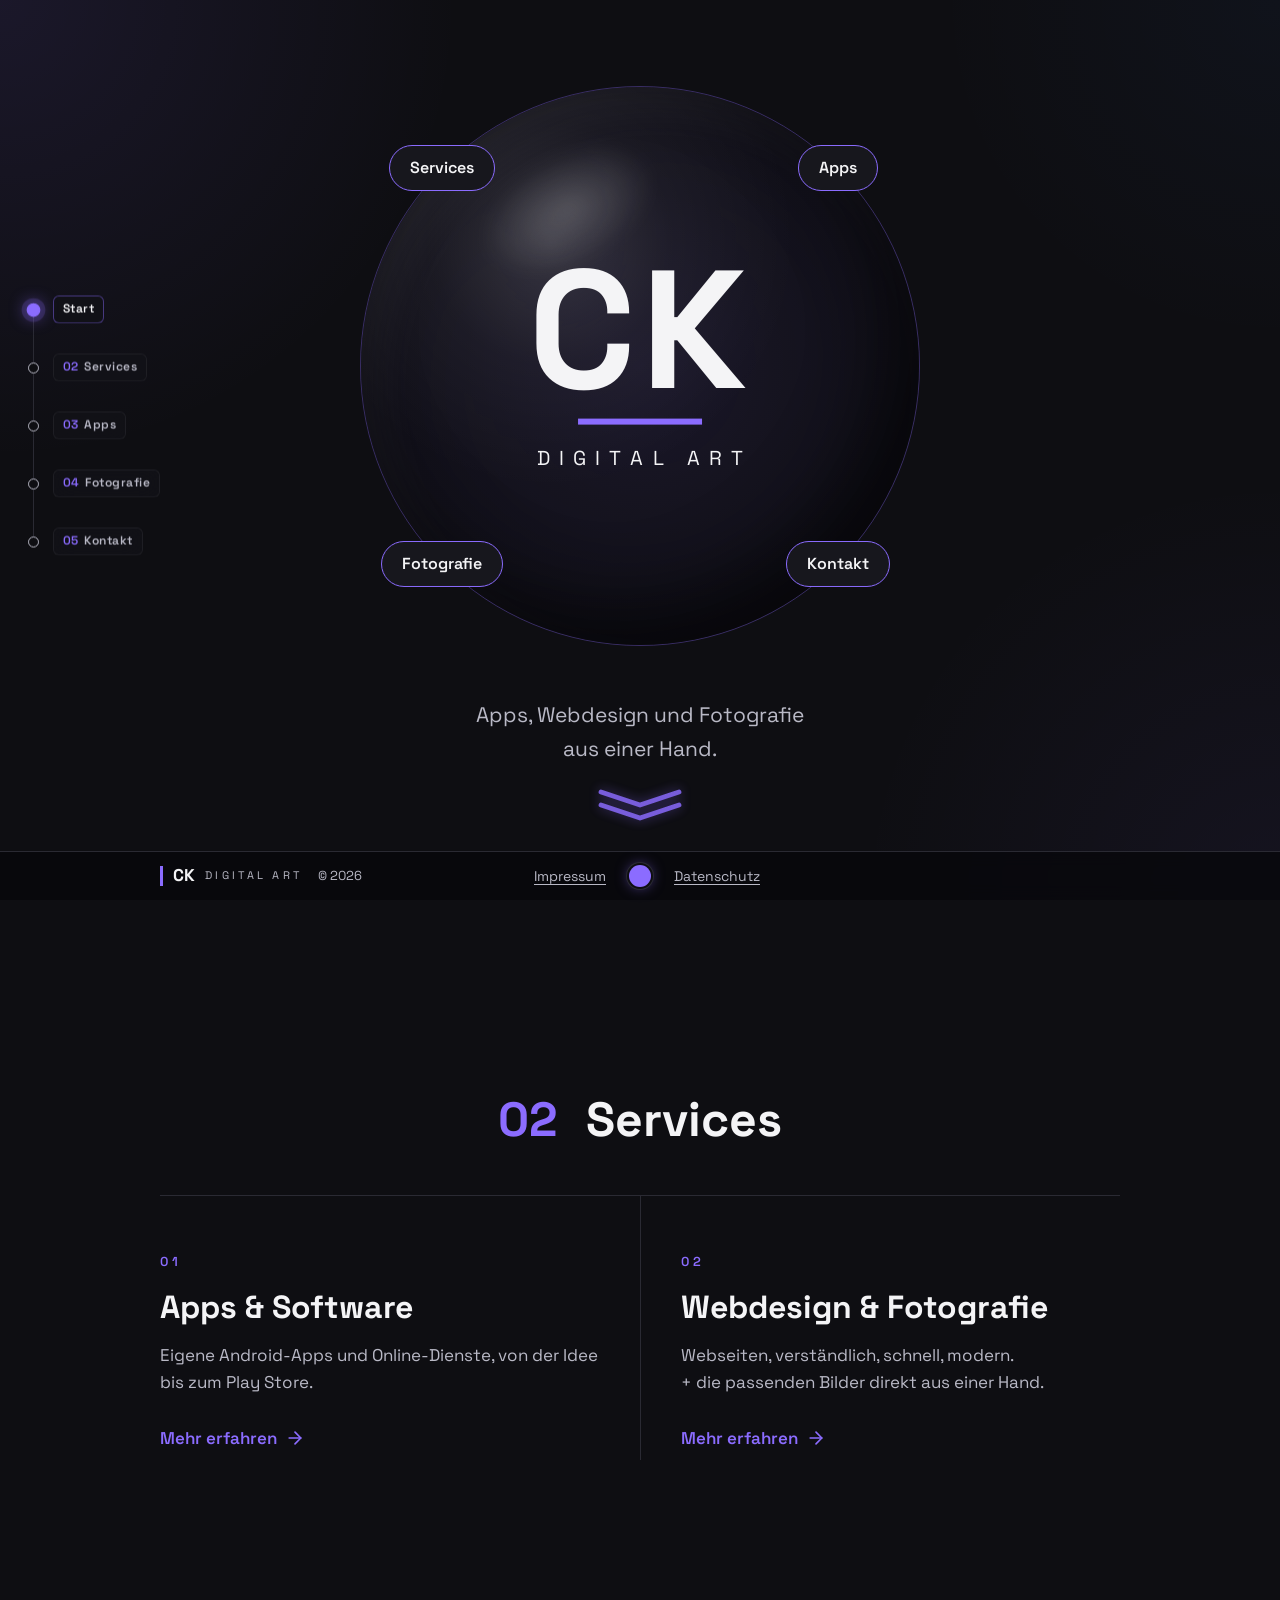
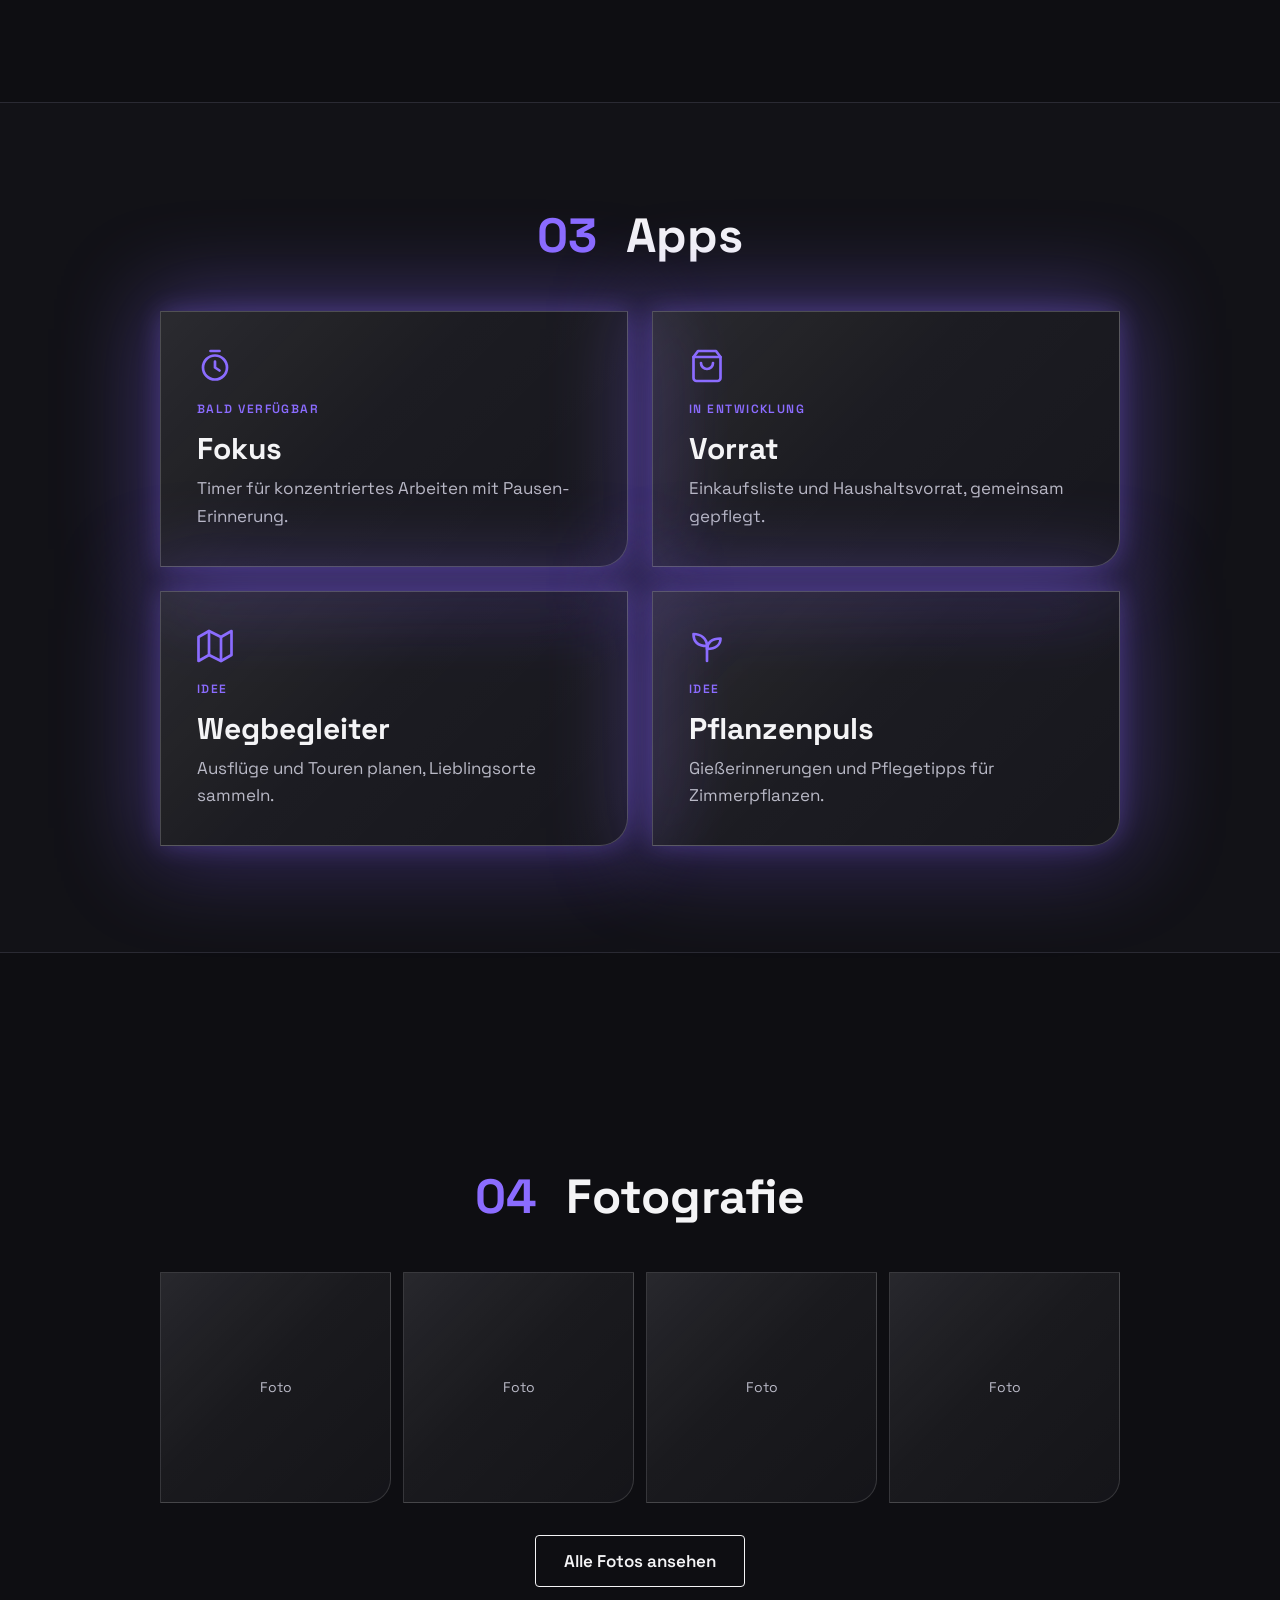
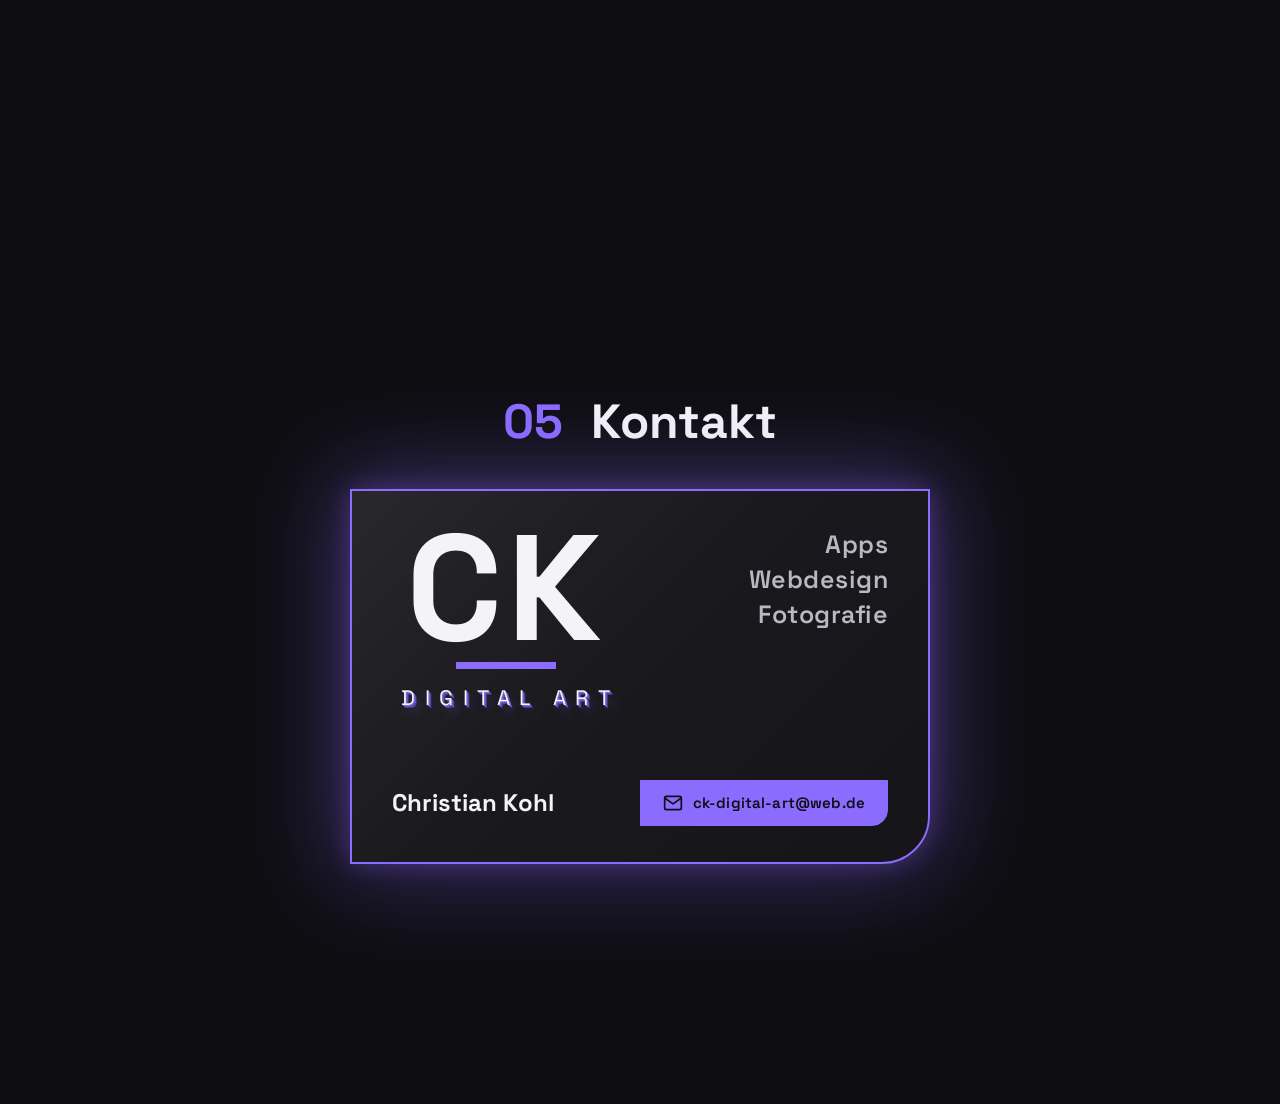
==== commit e545eaad: "Handy: Lasche am linken Rand zeigt Wisch-zurück an Co-Authored-By: Claude Opus 5.5 <noreply@anthropi" ====
--- a/index.html
+++ b/index.html
@@ -24,8 +24,8 @@
 <meta name="description" content="CK - Digital Art, Inhaber Christian Kohl: Android-Apps, Webdesign und Fotografie.">
 <script>(function(d){var k='lila',ok=/^(lila|tuerkis|orange|rot|mint|weiss|verlauf)$/,h=/(?:^#|--)(lila|tuerkis|orange|rot|mint|weiss|verlauf)$/.exec(location.hash||''),m=/(?:^|;)ck-accent=(lila|tuerkis|orange|rot|mint|weiss|verlauf)/.exec(window.name||''),s=null;try{s=localStorage.getItem('ck-accent')}catch(e){}if(h)k=h[1];else if(m)k=m[1];else if(s&&ok.test(s))k=s;d.setAttribute('data-theme','dark');d.setAttribute('data-accent',k);if(k==='verlauf'){var C=[[139,108,255],[34,211,238],[61,220,151],[244,244,246],[255,138,61],[255,77,94]],P=20000,q=(Date.now()%P)/P*6,i=Math.floor(q),f=q-i,a=C[i],b=C[(i+1)%6],e=f*f*(3-2*f),x=[0,1,2].map(function(j){return Math.round(a[j]+(b[j]-a[j])*e)}),h='#'+x.map(function(v){return('0'+v.toString(16)).slice(-2)}).join('');d.style.setProperty('--ext',x.join(','));d.style.setProperty('--accent',h);d.style.setProperty('--accent-hover',h);d.style.setProperty('--footer-accent',h)}try{if(localStorage.getItem('ck-glow')==='off')d.classList.add('no-glow')}catch(e){}if(/(?:^|;)ck-glow=off/.test(window.name||''))d.classList.add('no-glow');d.classList.add('wait');var go=function(){d.classList.remove('wait')};setTimeout(go,1500);if(document.fonts&&document.fonts.ready)document.fonts.ready.then(go);var p=location.pathname.split('/').pop()||'index.html',c=d.className.replace('no-js','js');if(!(window.matchMedia&&matchMedia('(prefers-reduced-motion: reduce)').matches)){if(p!=='index.html')c+=' enter-right';else if(location.hash)c+=' enter-left'}var n=window.performance&&performance.getEntriesByType?performance.getEntriesByType('navigation')[0]:null,r=!!(n&&n.type==='reload'),v=false;try{v=sessionStorage.getItem('ck-intro')==='1'}catch(e){}if(!v)v=/(?:^|;)ck-intro=1/.test(window.name||'');if(v&&!r)c+=' intro-seen';try{sessionStorage.setItem('ck-intro','1')}catch(e){}try{if(!/(?:^|;)ck-intro=1/.test(window.name||''))window.name=(window.name?window.name+';':'')+'ck-intro=1'}catch(e){}if(window.matchMedia&&matchMedia('(hover: none) and (pointer: coarse)').matches)c+=' body-scroll';d.className=c})(document.documentElement)</script>
 <link rel="preload" href="fonts/SpaceGrotesk-Variable.woff2" as="font" type="font/woff2" crossorigin>
-<link rel="stylesheet" href="css/style.css?v=202611272254">
-<script src="js/site.js?v=202611272254" defer></script>
+<link rel="stylesheet" href="css/style.css?v=202611272258">
+<script src="js/site.js?v=202611272258" defer></script>
 </head>
 <body>
 <a class="skip-link" href="#inhalt">Zum Inhalt springen</a>
--- a/css/style.css
+++ b/css/style.css
@@ -355,6 +355,27 @@
   .scroll-hint svg{width:104px;height:52px}
 }
 @media print{.scroll-hint{display:none}}
+/* ---------- Lasche am linken Rand (nur Handy/Tablet, nur Unterseiten) ----------
+   Zeigt, dass man die Seite nach rechts wegziehen kann, um zurückzugehen. Antippen geht ebenfalls zurück. */
+.swipe-tab{display:none}
+@media (hover:none),(pointer:coarse){
+  .swipe-tab{
+    display:block;position:fixed;z-index:9;left:0;top:calc(50% - 40px - var(--footer-h) / 2);
+    width:30px;height:80px;padding:0;margin:0;border:0;background:none;cursor:pointer;
+    -webkit-tap-highlight-color:transparent;opacity:.7;transition:opacity .3s ease;
+  }
+  .swipe-tab-bar{
+    position:absolute;left:0;top:8px;width:14px;height:64px;display:flex;align-items:center;justify-content:center;
+    border-radius:0 10px 10px 0;color:var(--accent);
+    background:rgba(var(--ext),.16);border:1px solid rgba(var(--ext),.55);border-left:0;
+    box-shadow:0 0 12px rgba(var(--ext),.35);
+  }
+  .swipe-tab-bar svg{width:8px;height:13px;margin-left:-1px}
+  .swipe-tab:active{opacity:1}
+  .leave-left .swipe-tab,.leave-right .swipe-tab,.swiped .swipe-tab{opacity:0}
+  html.no-glow .swipe-tab-bar{box-shadow:none}
+}
+@media print{.swipe-tab{display:none!important}}
 }
 
 /* ---------- Bereiche ---------- */
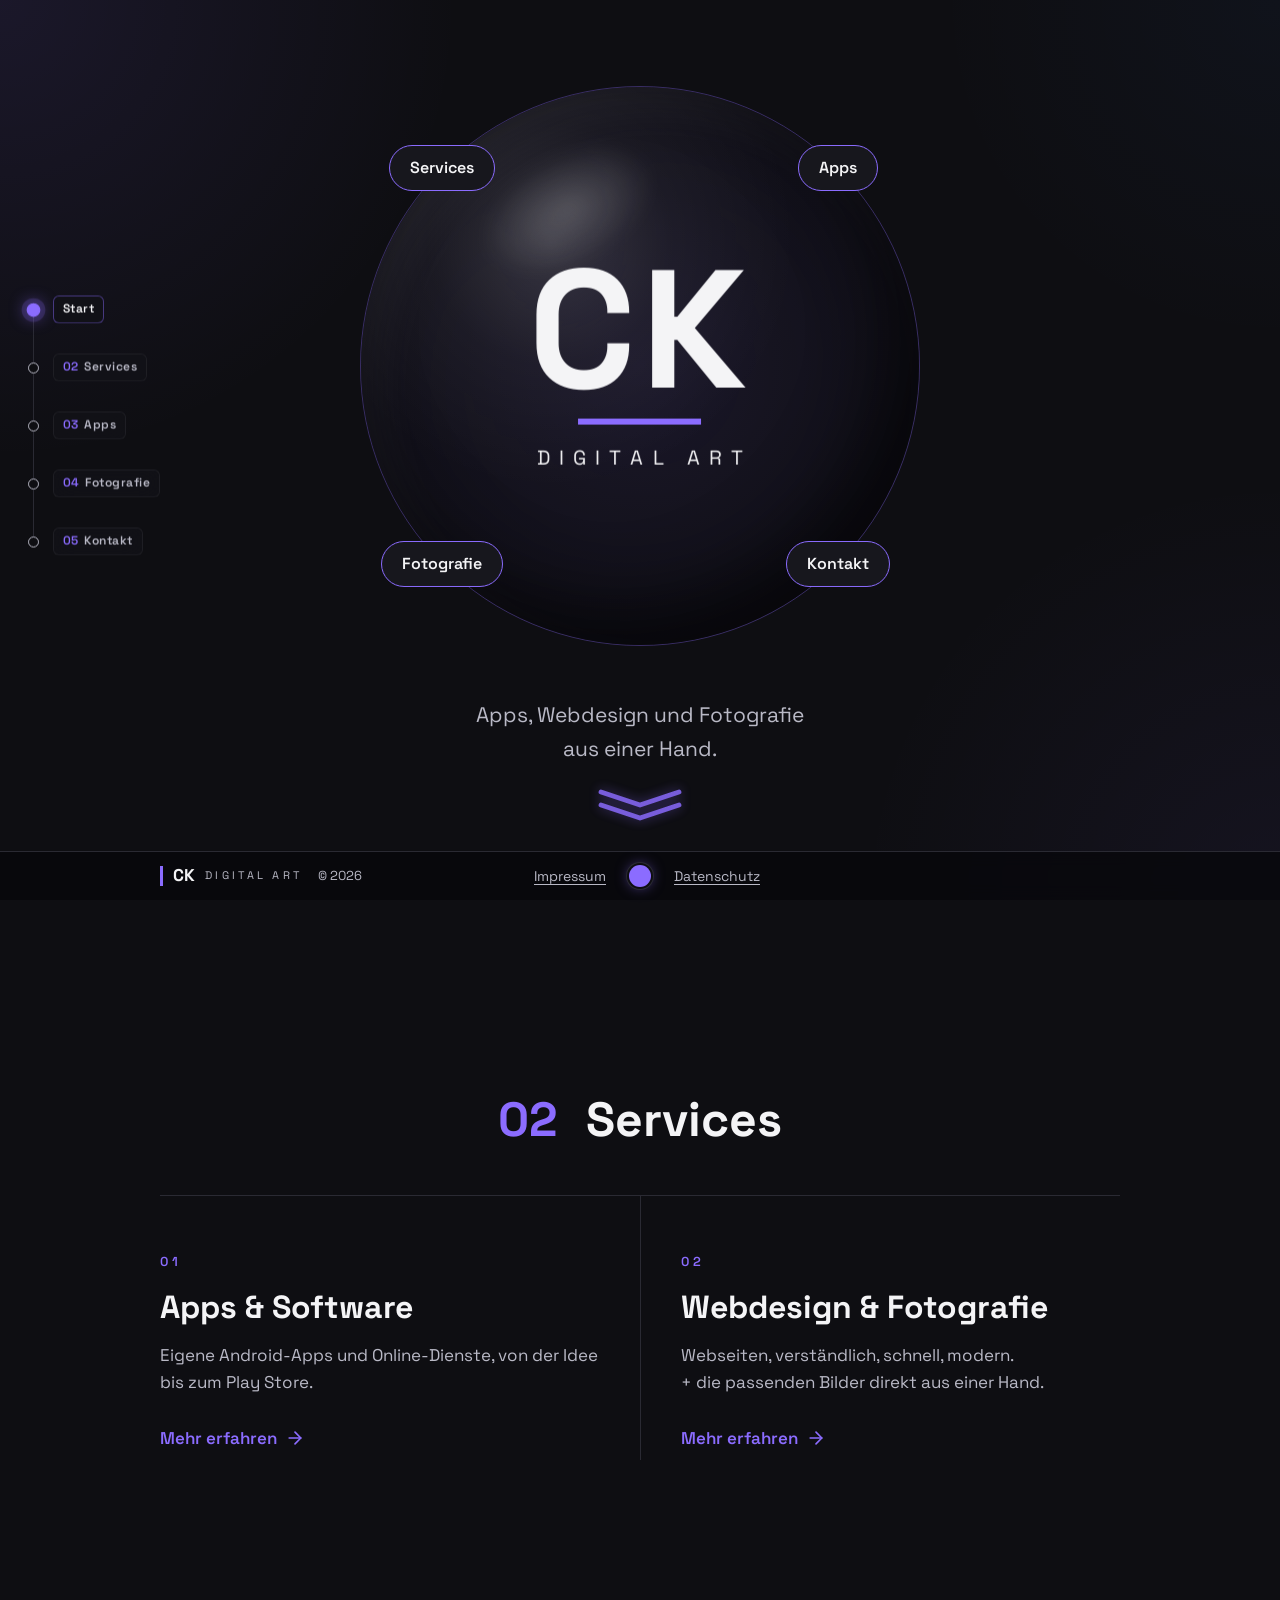
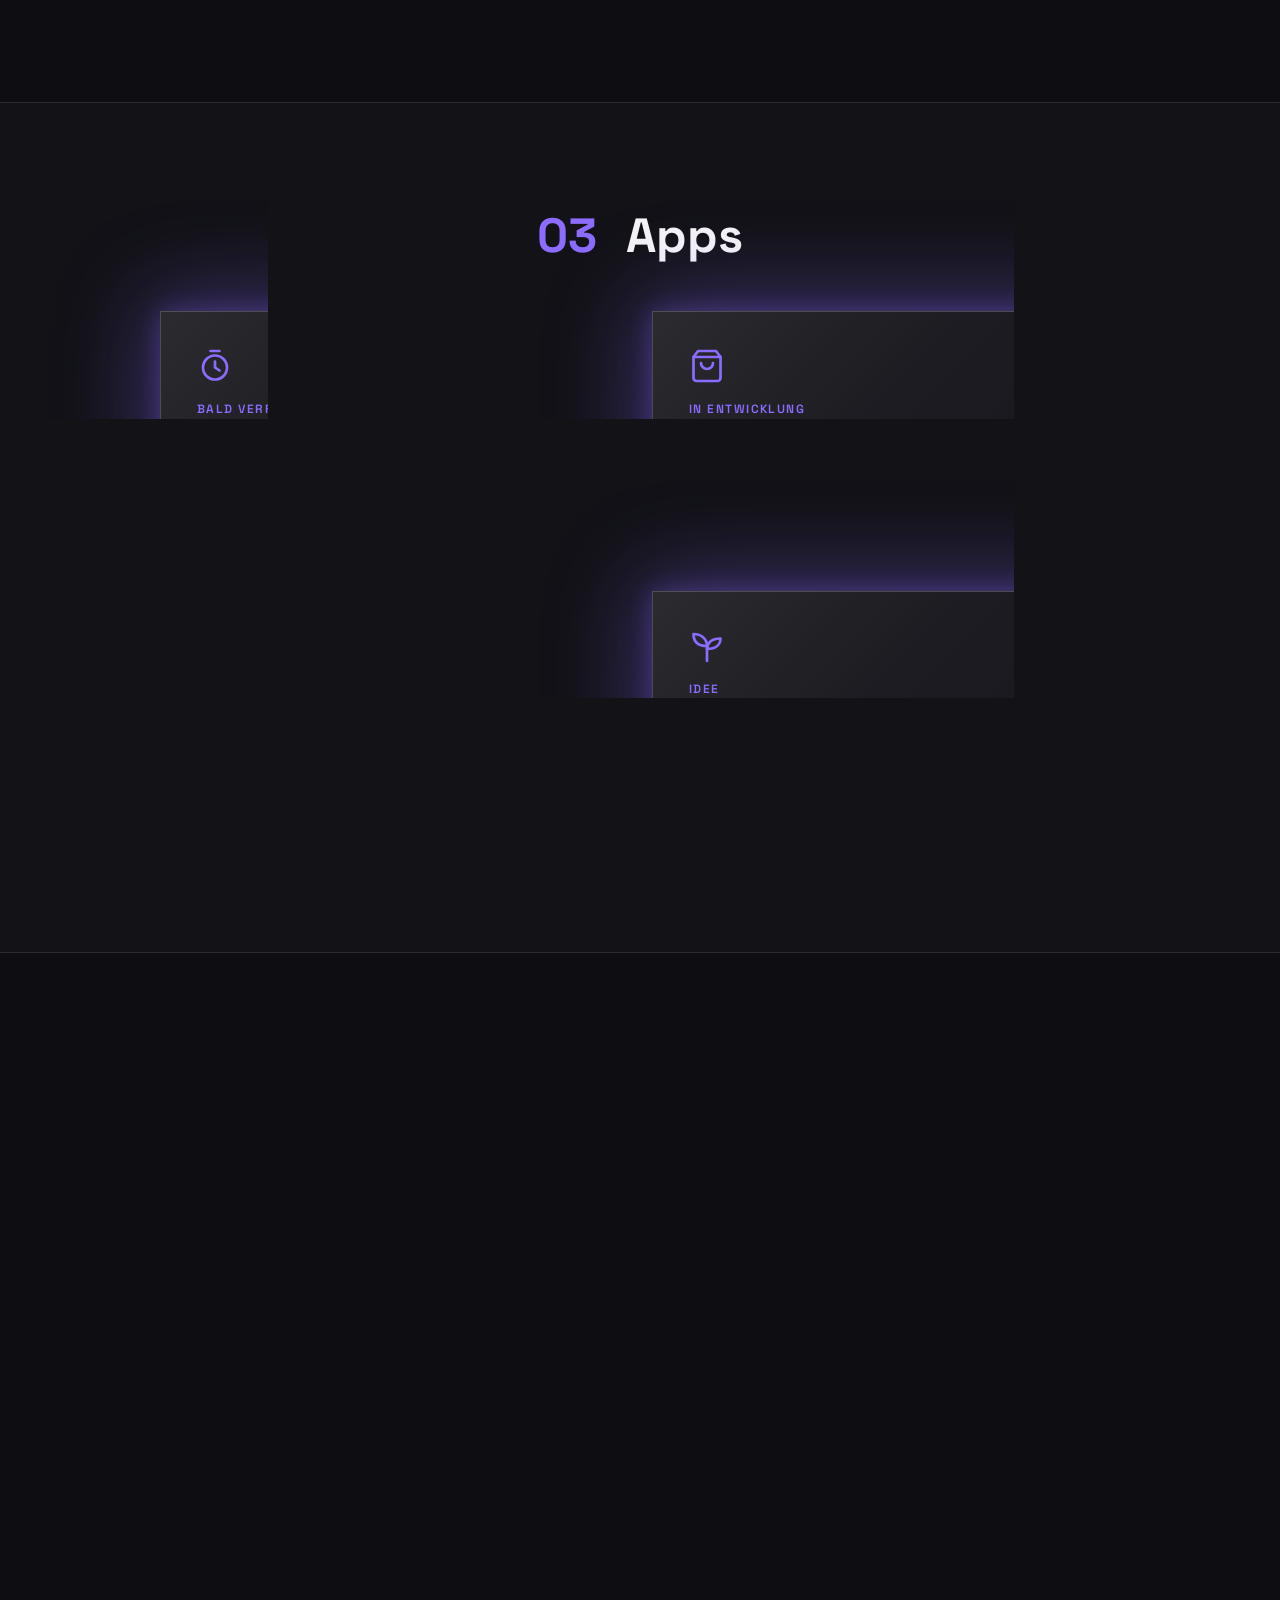
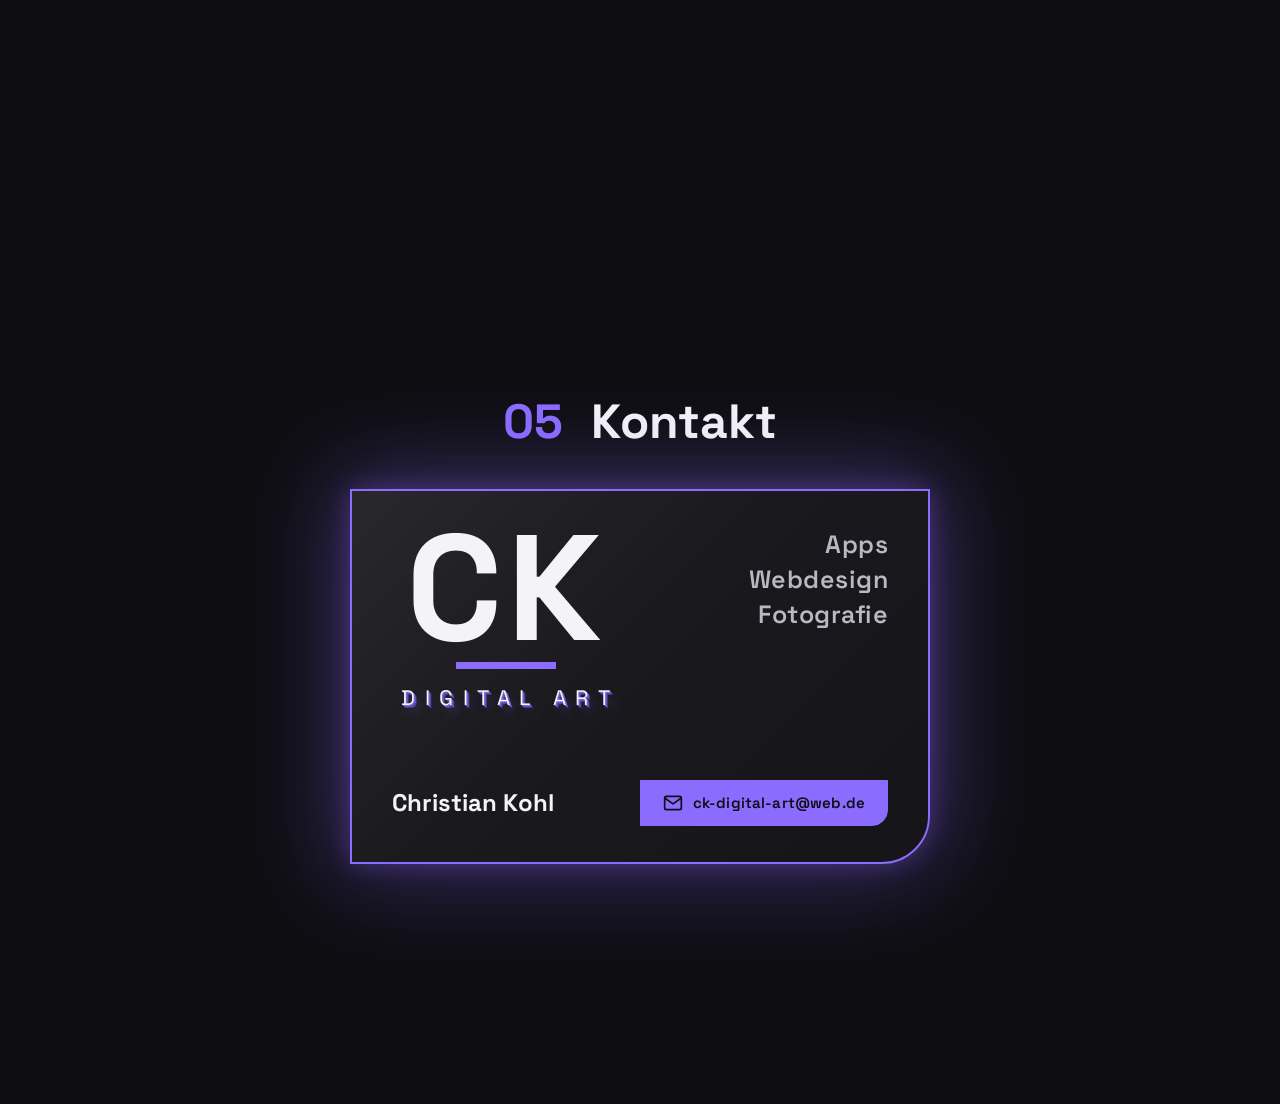
==== commit 0ae02aeb: "CSS repariert: fehlende Klammer nach Zurück-Knopf-Regel ließ Handy-Darstellung ausfallen Co-Authored" ====
--- a/index.html
+++ b/index.html
@@ -24,8 +24,8 @@
 <meta name="description" content="CK - Digital Art, Inhaber Christian Kohl: Android-Apps, Webdesign und Fotografie.">
 <script>(function(d){var k='lila',ok=/^(lila|tuerkis|orange|rot|mint|weiss|verlauf)$/,h=/(?:^#|--)(lila|tuerkis|orange|rot|mint|weiss|verlauf)$/.exec(location.hash||''),m=/(?:^|;)ck-accent=(lila|tuerkis|orange|rot|mint|weiss|verlauf)/.exec(window.name||''),s=null;try{s=localStorage.getItem('ck-accent')}catch(e){}if(h)k=h[1];else if(m)k=m[1];else if(s&&ok.test(s))k=s;d.setAttribute('data-theme','dark');d.setAttribute('data-accent',k);if(k==='verlauf'){var C=[[139,108,255],[34,211,238],[61,220,151],[244,244,246],[255,138,61],[255,77,94]],P=20000,q=(Date.now()%P)/P*6,i=Math.floor(q),f=q-i,a=C[i],b=C[(i+1)%6],e=f*f*(3-2*f),x=[0,1,2].map(function(j){return Math.round(a[j]+(b[j]-a[j])*e)}),h='#'+x.map(function(v){return('0'+v.toString(16)).slice(-2)}).join('');d.style.setProperty('--ext',x.join(','));d.style.setProperty('--accent',h);d.style.setProperty('--accent-hover',h);d.style.setProperty('--footer-accent',h)}try{if(localStorage.getItem('ck-glow')==='off')d.classList.add('no-glow')}catch(e){}if(/(?:^|;)ck-glow=off/.test(window.name||''))d.classList.add('no-glow');d.classList.add('wait');var go=function(){d.classList.remove('wait')};setTimeout(go,1500);if(document.fonts&&document.fonts.ready)document.fonts.ready.then(go);var p=location.pathname.split('/').pop()||'index.html',c=d.className.replace('no-js','js');if(!(window.matchMedia&&matchMedia('(prefers-reduced-motion: reduce)').matches)){if(p!=='index.html')c+=' enter-right';else if(location.hash)c+=' enter-left'}var n=window.performance&&performance.getEntriesByType?performance.getEntriesByType('navigation')[0]:null,r=!!(n&&n.type==='reload'),v=false;try{v=sessionStorage.getItem('ck-intro')==='1'}catch(e){}if(!v)v=/(?:^|;)ck-intro=1/.test(window.name||'');if(v&&!r)c+=' intro-seen';try{sessionStorage.setItem('ck-intro','1')}catch(e){}try{if(!/(?:^|;)ck-intro=1/.test(window.name||''))window.name=(window.name?window.name+';':'')+'ck-intro=1'}catch(e){}if(window.matchMedia&&matchMedia('(hover: none) and (pointer: coarse)').matches)c+=' body-scroll';d.className=c})(document.documentElement)</script>
 <link rel="preload" href="fonts/SpaceGrotesk-Variable.woff2" as="font" type="font/woff2" crossorigin>
-<link rel="stylesheet" href="css/style.css?v=202611272258">
-<script src="js/site.js?v=202611272258" defer></script>
+<link rel="stylesheet" href="css/style.css?v=202611272301">
+<script src="js/site.js?v=202611272301" defer></script>
 </head>
 <body>
 <a class="skip-link" href="#inhalt">Zum Inhalt springen</a>
--- a/css/style.css
+++ b/css/style.css
@@ -376,7 +376,6 @@
   html.no-glow .swipe-tab-bar{box-shadow:none}
 }
 @media print{.swipe-tab{display:none!important}}
-}
 
 /* ---------- Bereiche ---------- */
 section{padding:var(--section) 0}
@@ -446,6 +445,7 @@
 @media (min-width:769px) and (hover:hover) and (pointer:fine){
   .back-bar{left:calc(50% + 52px + 28px);bottom:calc(var(--footer-h) + 22px)}
   .back-bar .back-link{min-height:48px;padding:0 20px 0 14px}
+}
 @media (hover:hover) and (pointer:fine){
   .back-link:hover{opacity:1;background:var(--accent);color:var(--accent-ink);transform:translateX(-3px)}
 }
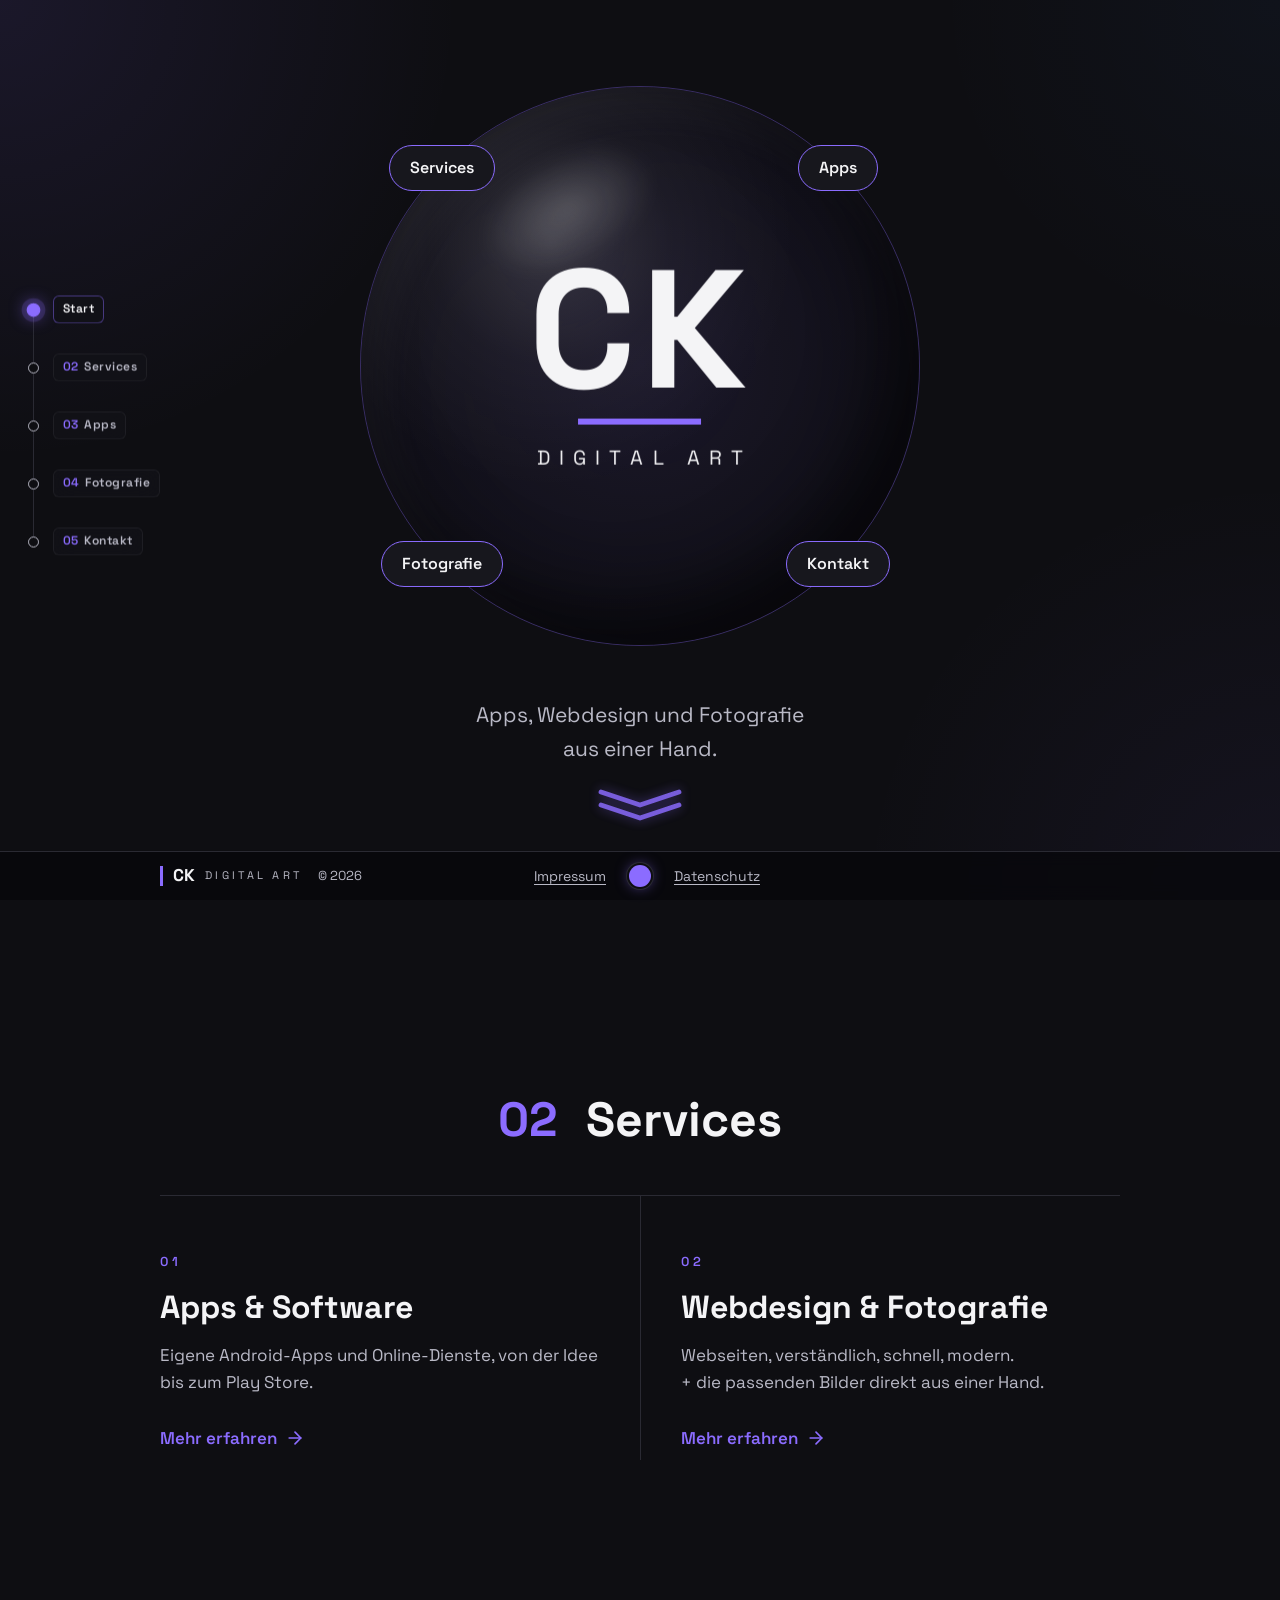
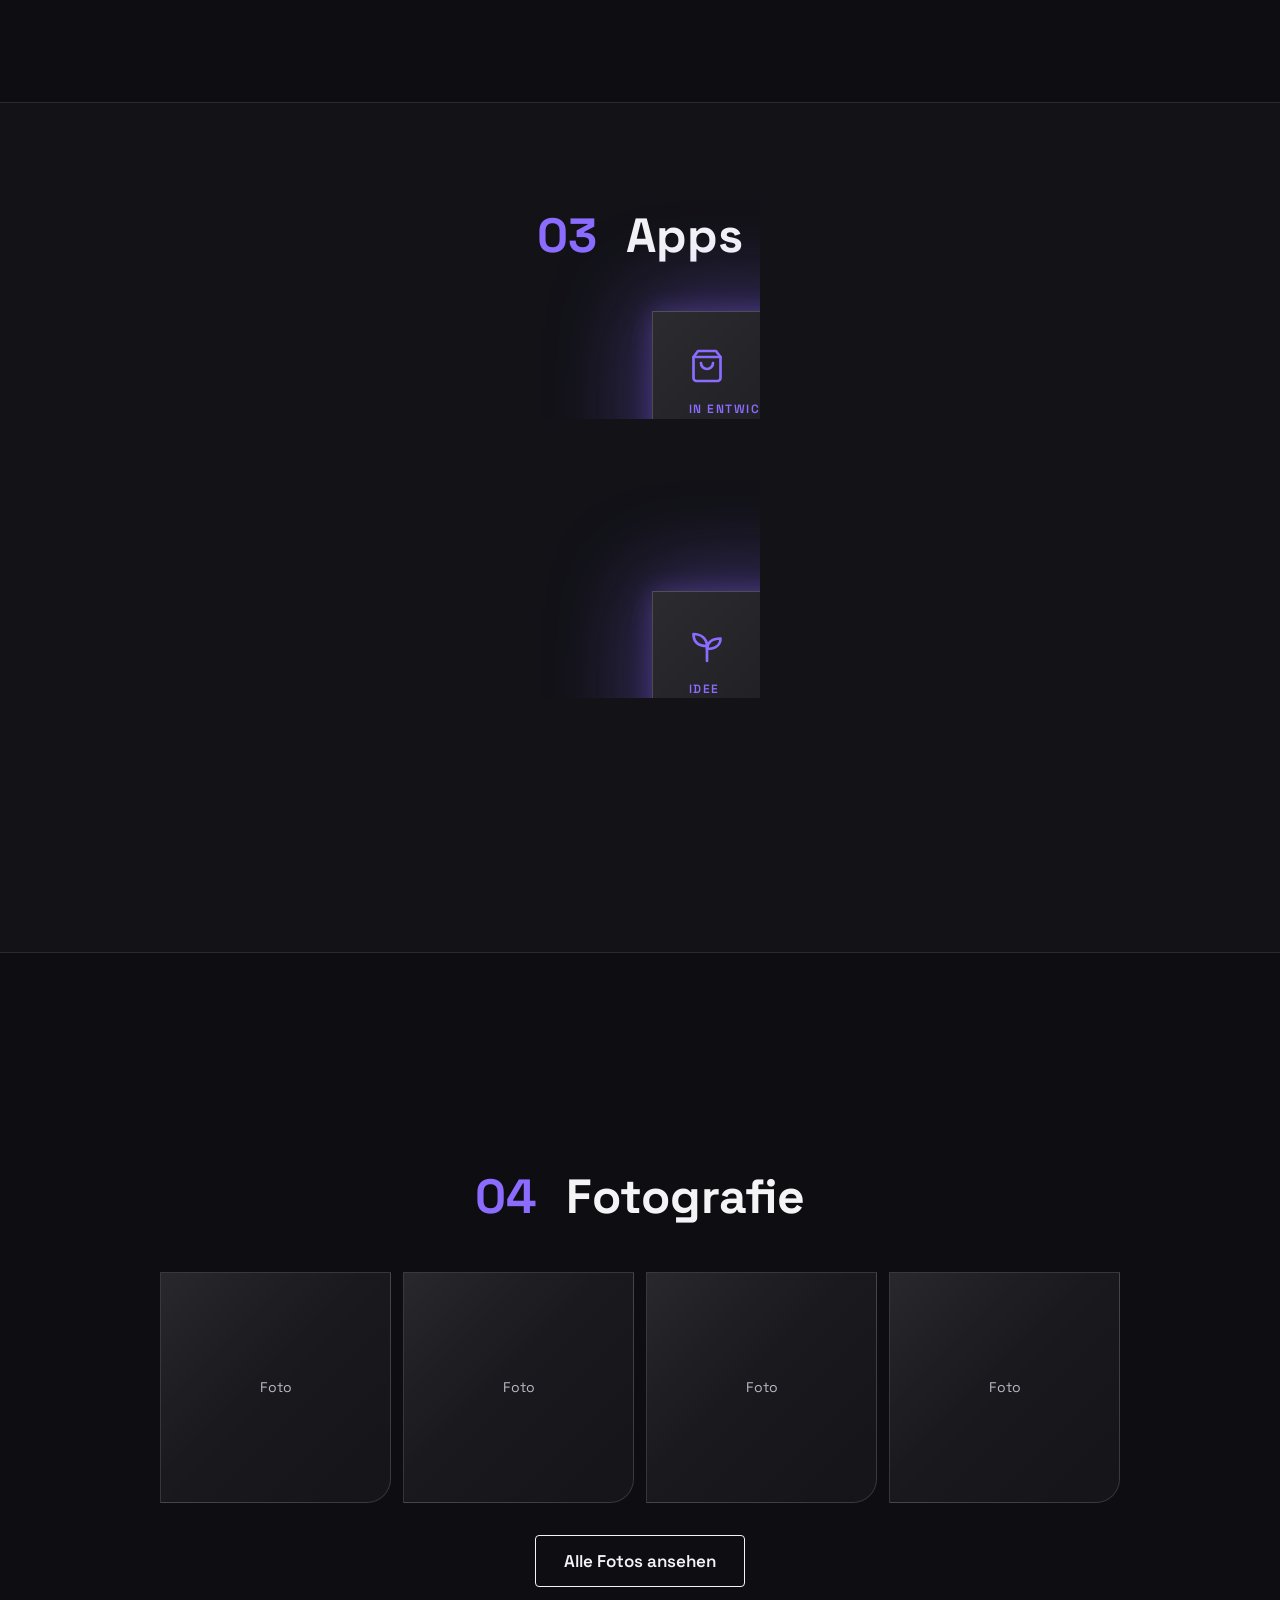
==== commit 875e4c85: "Lasche am linken Rand wieder entfernt Co-Authored-By: Claude Opus 5.5 <noreply@anthropic.com> Claude" ====
--- a/index.html
+++ b/index.html
@@ -24,8 +24,8 @@
 <meta name="description" content="CK - Digital Art, Inhaber Christian Kohl: Android-Apps, Webdesign und Fotografie.">
 <script>(function(d){var k='lila',ok=/^(lila|tuerkis|orange|rot|mint|weiss|verlauf)$/,h=/(?:^#|--)(lila|tuerkis|orange|rot|mint|weiss|verlauf)$/.exec(location.hash||''),m=/(?:^|;)ck-accent=(lila|tuerkis|orange|rot|mint|weiss|verlauf)/.exec(window.name||''),s=null;try{s=localStorage.getItem('ck-accent')}catch(e){}if(h)k=h[1];else if(m)k=m[1];else if(s&&ok.test(s))k=s;d.setAttribute('data-theme','dark');d.setAttribute('data-accent',k);if(k==='verlauf'){var C=[[139,108,255],[34,211,238],[61,220,151],[244,244,246],[255,138,61],[255,77,94]],P=20000,q=(Date.now()%P)/P*6,i=Math.floor(q),f=q-i,a=C[i],b=C[(i+1)%6],e=f*f*(3-2*f),x=[0,1,2].map(function(j){return Math.round(a[j]+(b[j]-a[j])*e)}),h='#'+x.map(function(v){return('0'+v.toString(16)).slice(-2)}).join('');d.style.setProperty('--ext',x.join(','));d.style.setProperty('--accent',h);d.style.setProperty('--accent-hover',h);d.style.setProperty('--footer-accent',h)}try{if(localStorage.getItem('ck-glow')==='off')d.classList.add('no-glow')}catch(e){}if(/(?:^|;)ck-glow=off/.test(window.name||''))d.classList.add('no-glow');d.classList.add('wait');var go=function(){d.classList.remove('wait')};setTimeout(go,1500);if(document.fonts&&document.fonts.ready)document.fonts.ready.then(go);var p=location.pathname.split('/').pop()||'index.html',c=d.className.replace('no-js','js');if(!(window.matchMedia&&matchMedia('(prefers-reduced-motion: reduce)').matches)){if(p!=='index.html')c+=' enter-right';else if(location.hash)c+=' enter-left'}var n=window.performance&&performance.getEntriesByType?performance.getEntriesByType('navigation')[0]:null,r=!!(n&&n.type==='reload'),v=false;try{v=sessionStorage.getItem('ck-intro')==='1'}catch(e){}if(!v)v=/(?:^|;)ck-intro=1/.test(window.name||'');if(v&&!r)c+=' intro-seen';try{sessionStorage.setItem('ck-intro','1')}catch(e){}try{if(!/(?:^|;)ck-intro=1/.test(window.name||''))window.name=(window.name?window.name+';':'')+'ck-intro=1'}catch(e){}if(window.matchMedia&&matchMedia('(hover: none) and (pointer: coarse)').matches)c+=' body-scroll';d.className=c})(document.documentElement)</script>
 <link rel="preload" href="fonts/SpaceGrotesk-Variable.woff2" as="font" type="font/woff2" crossorigin>
-<link rel="stylesheet" href="css/style.css?v=202611272301">
-<script src="js/site.js?v=202611272301" defer></script>
+<link rel="stylesheet" href="css/style.css?v=202611272305">
+<script src="js/site.js?v=202611272305" defer></script>
 </head>
 <body>
 <a class="skip-link" href="#inhalt">Zum Inhalt springen</a>
--- a/css/style.css
+++ b/css/style.css
@@ -355,27 +355,6 @@
   .scroll-hint svg{width:104px;height:52px}
 }
 @media print{.scroll-hint{display:none}}
-/* ---------- Lasche am linken Rand (nur Handy/Tablet, nur Unterseiten) ----------
-   Zeigt, dass man die Seite nach rechts wegziehen kann, um zurückzugehen. Antippen geht ebenfalls zurück. */
-.swipe-tab{display:none}
-@media (hover:none),(pointer:coarse){
-  .swipe-tab{
-    display:block;position:fixed;z-index:9;left:0;top:calc(50% - 40px - var(--footer-h) / 2);
-    width:30px;height:80px;padding:0;margin:0;border:0;background:none;cursor:pointer;
-    -webkit-tap-highlight-color:transparent;opacity:.7;transition:opacity .3s ease;
-  }
-  .swipe-tab-bar{
-    position:absolute;left:0;top:8px;width:14px;height:64px;display:flex;align-items:center;justify-content:center;
-    border-radius:0 10px 10px 0;color:var(--accent);
-    background:rgba(var(--ext),.16);border:1px solid rgba(var(--ext),.55);border-left:0;
-    box-shadow:0 0 12px rgba(var(--ext),.35);
-  }
-  .swipe-tab-bar svg{width:8px;height:13px;margin-left:-1px}
-  .swipe-tab:active{opacity:1}
-  .leave-left .swipe-tab,.leave-right .swipe-tab,.swiped .swipe-tab{opacity:0}
-  html.no-glow .swipe-tab-bar{box-shadow:none}
-}
-@media print{.swipe-tab{display:none!important}}
 
 /* ---------- Bereiche ---------- */
 section{padding:var(--section) 0}
